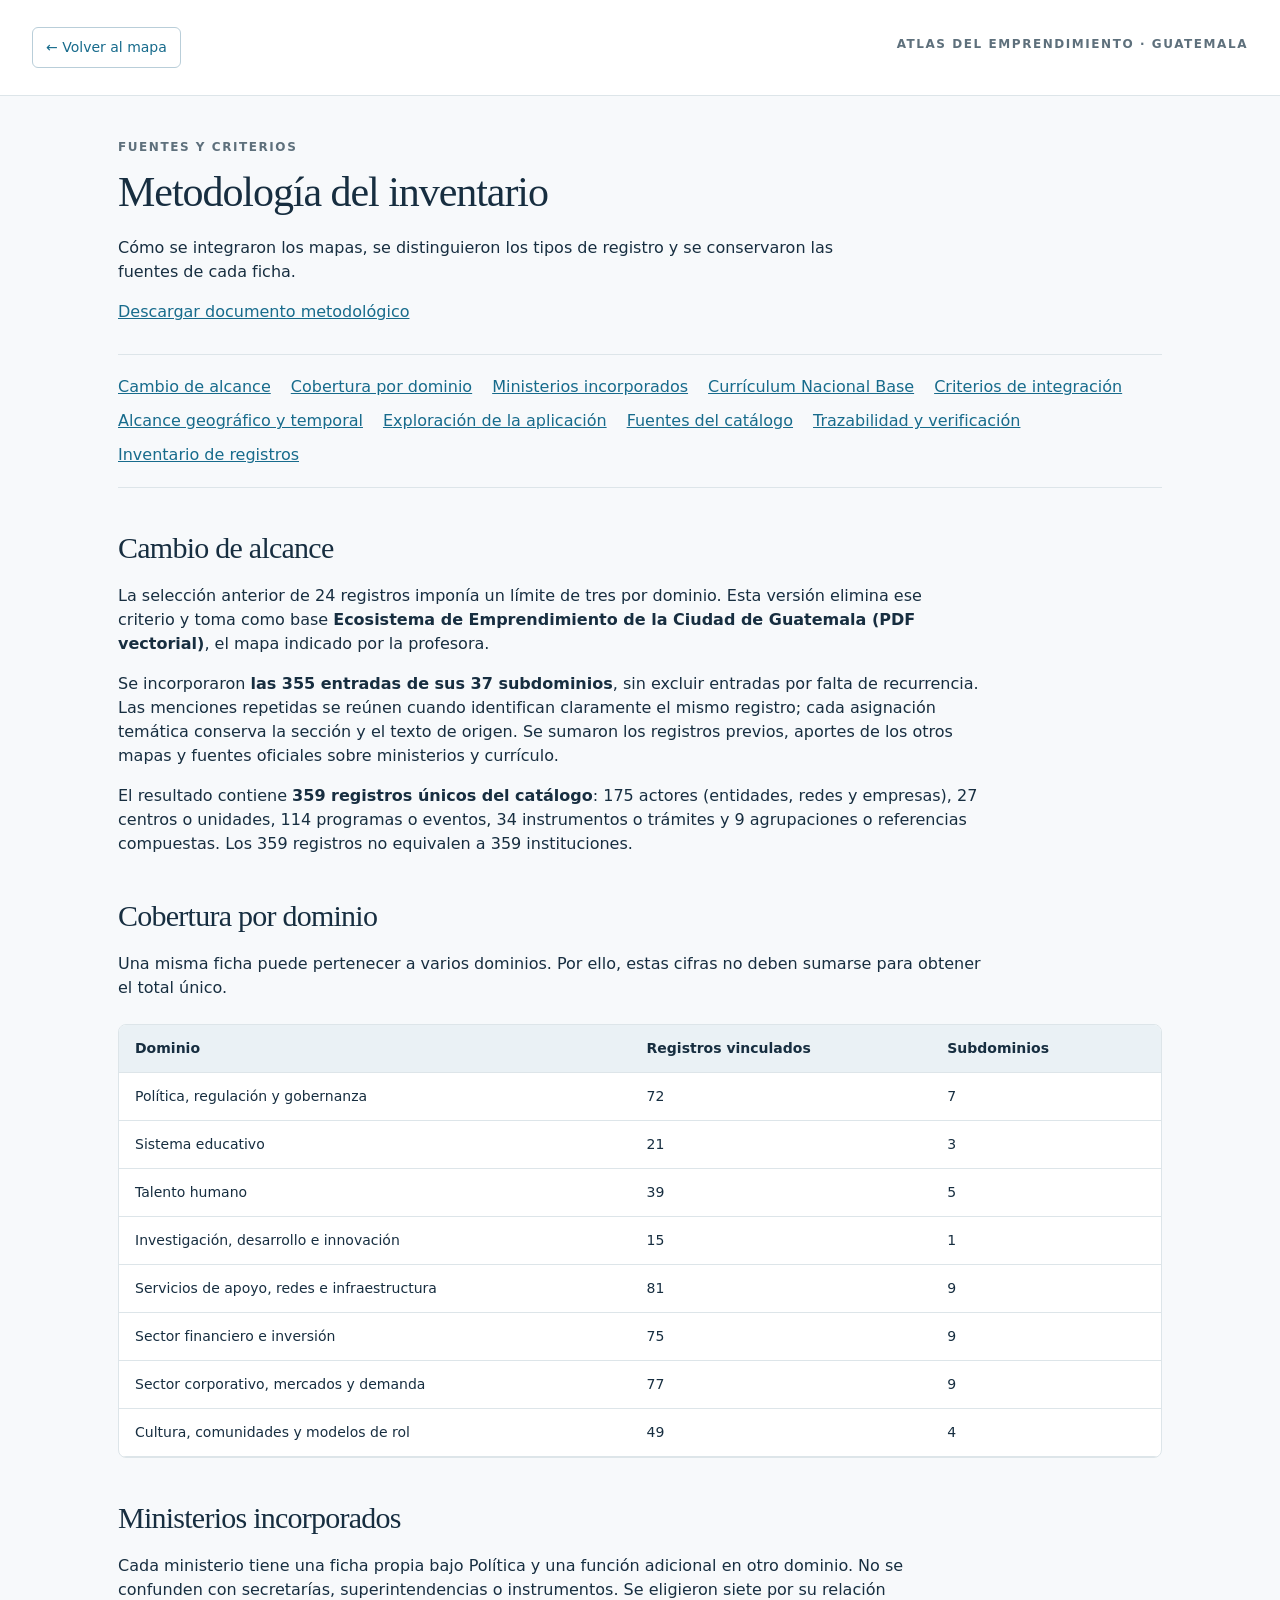
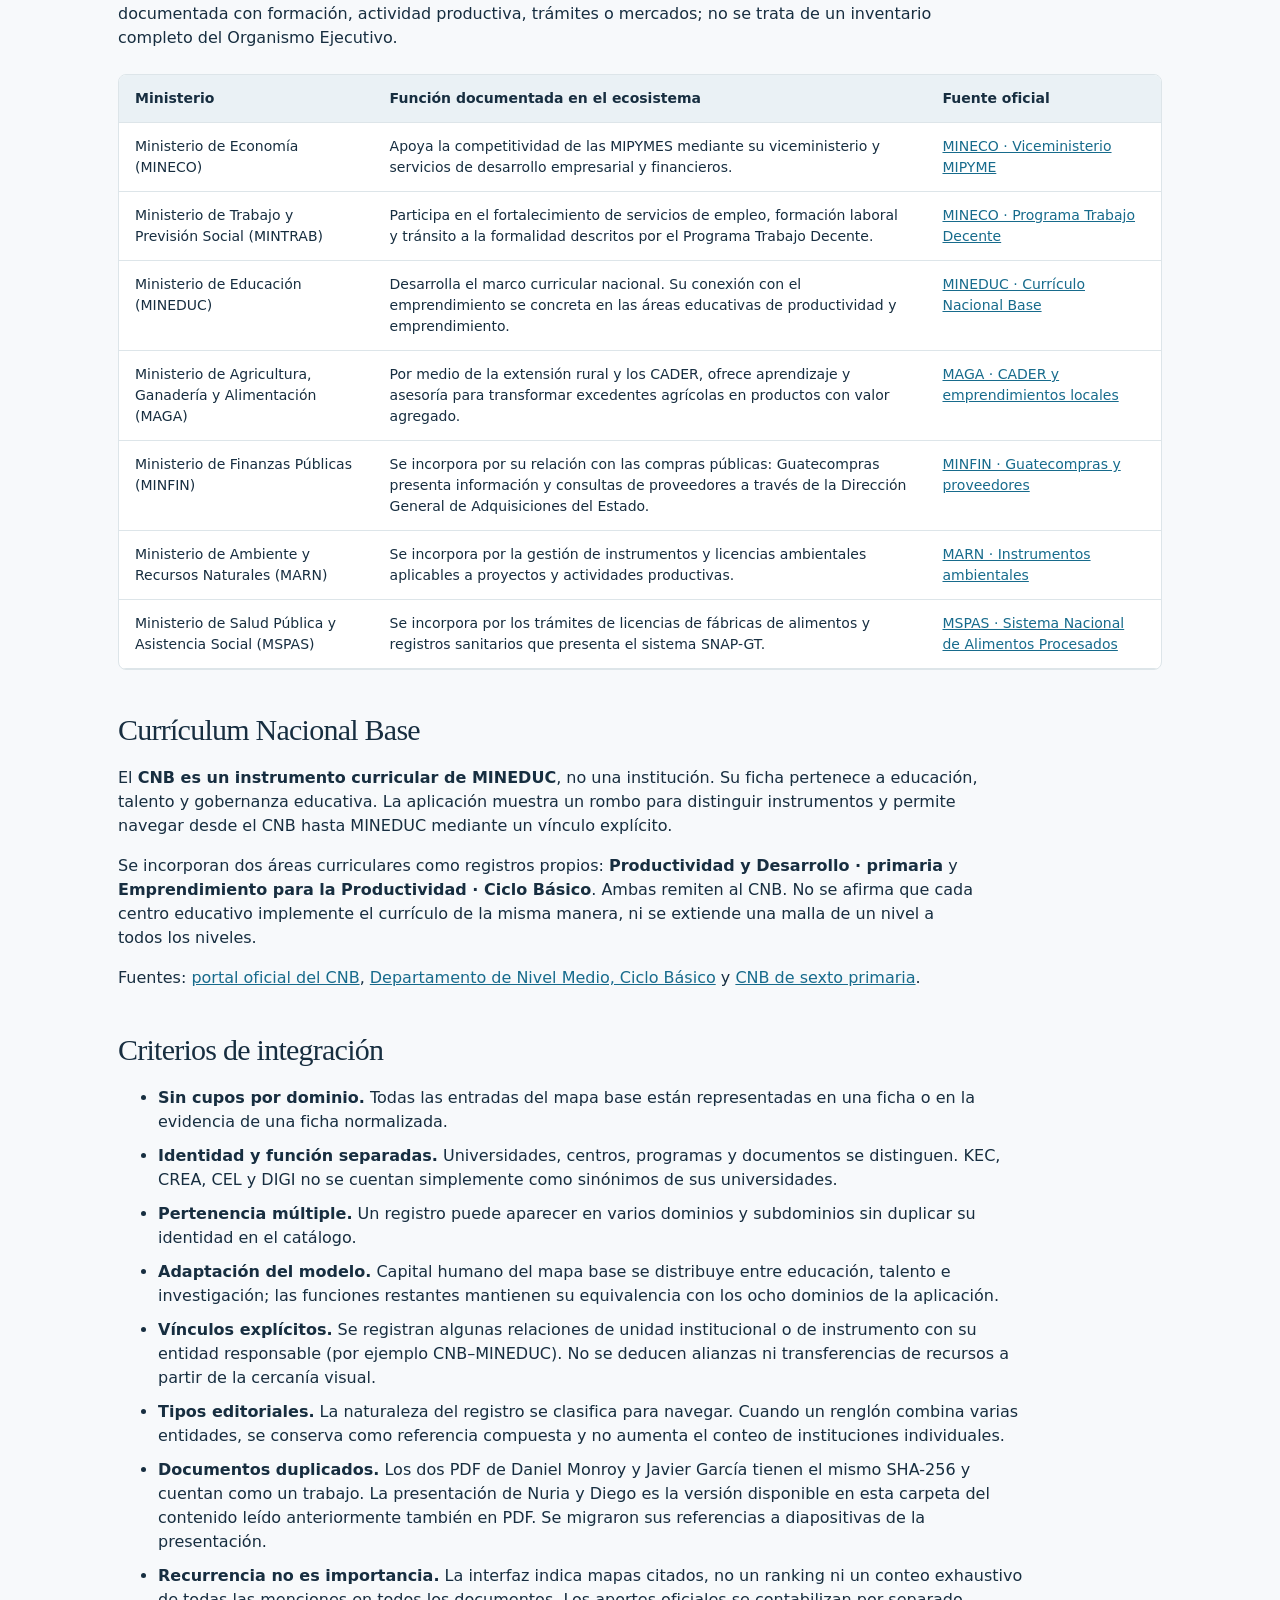
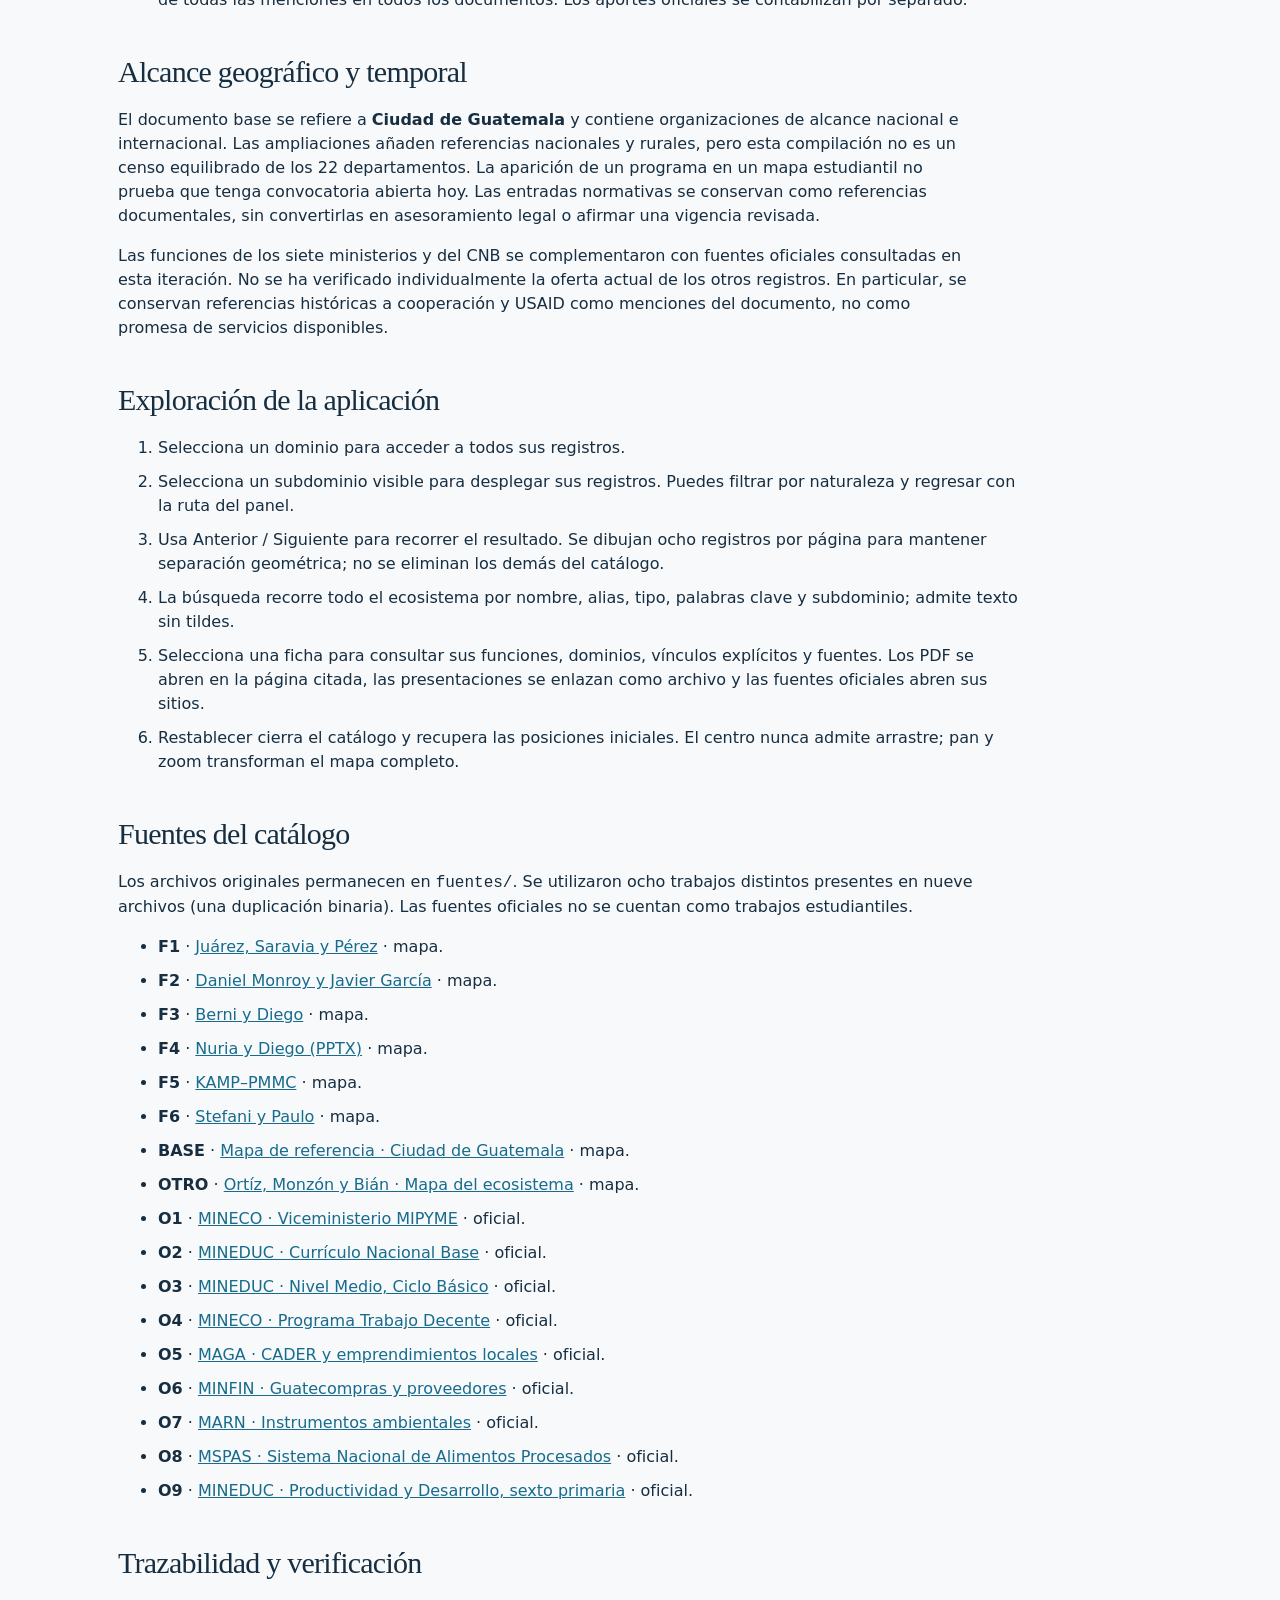
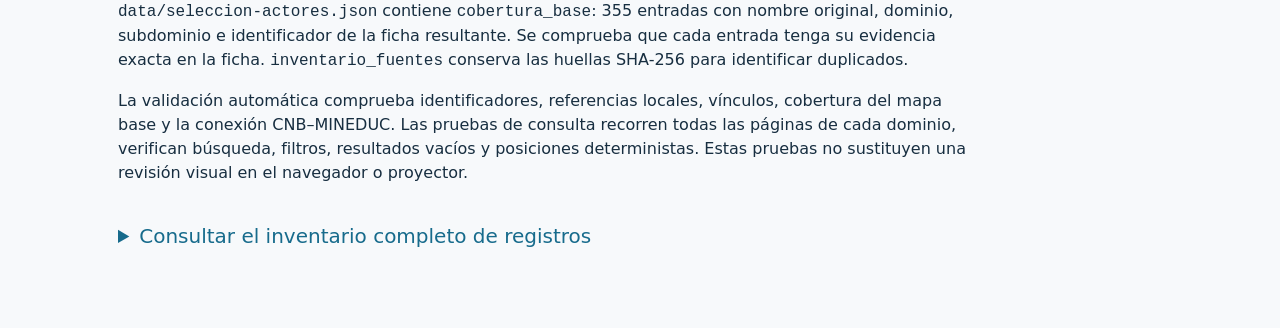
==== metodologia.html @ a9fa1072 "Publicar explorador del ecosistema emprendedor de Guatemala" ====
<!doctype html>
<html lang="es"><head><meta charset="utf-8"><meta name="viewport" content="width=device-width, initial-scale=1">
<title>Metodología del inventario · Ecosistema de Guatemala</title><link rel="stylesheet" href="css/style.css"></head>
<body><header class="header"><a class="method-link" href="index.html">← Volver al mapa</a><span class="eyebrow">ATLAS DEL EMPRENDIMIENTO · GUATEMALA</span></header>
<main class="method-page"><div class="method-intro"><p class="eyebrow">FUENTES Y CRITERIOS</p><h1>Metodología del inventario</h1>
<p>Cómo se integraron los mapas, se distinguieron los tipos de registro y se conservaron las fuentes de cada ficha.</p>
<a href="SELECCION_ACTORES.md" download>Descargar documento metodológico</a></div>
<nav class="method-toc" aria-label="Contenido de la metodología"><a href="#cambio-de-alcance">Cambio de alcance</a><a href="#cobertura-por-dominio">Cobertura por dominio</a><a href="#ministerios-incorporados">Ministerios incorporados</a><a href="#curriculum-nacional-base">Currículum Nacional Base</a><a href="#criterios-de-integracion">Criterios de integración</a><a href="#alcance-geografico-y-temporal">Alcance geográfico y temporal</a><a href="#exploracion-de-la-aplicacion">Exploración de la aplicación</a><a href="#fuentes-del-catalogo">Fuentes del catálogo</a><a href="#trazabilidad-y-verificacion">Trazabilidad y verificación</a><a href="#inventario-de-registros">Inventario de registros</a></nav><h2 id="cambio-de-alcance">Cambio de alcance</h2>
<p>La selección anterior de 24 registros imponía un límite de tres por dominio. Esta versión elimina ese criterio y toma como base <strong>Ecosistema de Emprendimiento de la Ciudad de Guatemala (PDF vectorial)</strong>, el mapa indicado por la profesora.</p>
<p>Se incorporaron <strong>las 355 entradas de sus 37 subdominios</strong>, sin excluir entradas por falta de recurrencia. Las menciones repetidas se reúnen cuando identifican claramente el mismo registro; cada asignación temática conserva la sección y el texto de origen. Se sumaron los registros previos, aportes de los otros mapas y fuentes oficiales sobre ministerios y currículo.</p>
<p>El resultado contiene <strong>359 registros únicos del catálogo</strong>: 175 actores (entidades, redes y empresas), 27 centros o unidades, 114 programas o eventos, 34 instrumentos o trámites y 9 agrupaciones o referencias compuestas. Los 359 registros no equivalen a 359 instituciones.</p>
<h2 id="cobertura-por-dominio">Cobertura por dominio</h2>
<p>Una misma ficha puede pertenecer a varios dominios. Por ello, estas cifras no deben sumarse para obtener el total único.</p>
<div class="table-scroll" tabindex="0" role="region" aria-label="Tabla de datos"><table><thead><tr><th scope="col">Dominio</th><th scope="col">Registros vinculados</th><th scope="col">Subdominios</th></tr></thead><tbody><tr><td>Política, regulación y gobernanza</td><td>72</td><td>7</td></tr><tr><td>Sistema educativo</td><td>21</td><td>3</td></tr><tr><td>Talento humano</td><td>39</td><td>5</td></tr><tr><td>Investigación, desarrollo e innovación</td><td>15</td><td>1</td></tr><tr><td>Servicios de apoyo, redes e infraestructura</td><td>81</td><td>9</td></tr><tr><td>Sector financiero e inversión</td><td>75</td><td>9</td></tr><tr><td>Sector corporativo, mercados y demanda</td><td>77</td><td>9</td></tr><tr><td>Cultura, comunidades y modelos de rol</td><td>49</td><td>4</td></tr></tbody></table></div>
<h2 id="ministerios-incorporados">Ministerios incorporados</h2>
<p>Cada ministerio tiene una ficha propia bajo Política y una función adicional en otro dominio. No se confunden con secretarías, superintendencias o instrumentos. Se eligieron siete por su relación documentada con formación, actividad productiva, trámites o mercados; no se trata de un inventario completo del Organismo Ejecutivo.</p>
<div class="table-scroll" tabindex="0" role="region" aria-label="Tabla de datos"><table><thead><tr><th scope="col">Ministerio</th><th scope="col">Función documentada en el ecosistema</th><th scope="col">Fuente oficial</th></tr></thead><tbody><tr><td>Ministerio de Economía (MINECO)</td><td>Apoya la competitividad de las MIPYMES mediante su viceministerio y servicios de desarrollo empresarial y financieros.</td><td><a href="https://www.mineco.gob.gt/institucion/viceministerio-de-desarrollo-de-la-mipyme">MINECO · Viceministerio MIPYME</a></td></tr><tr><td>Ministerio de Trabajo y Previsión Social (MINTRAB)</td><td>Participa en el fortalecimiento de servicios de empleo, formación laboral y tránsito a la formalidad descritos por el Programa Trabajo Decente.</td><td><a href="https://www.mineco.gob.gt/institucion/viceministerio-de-desarrollo-de-la-mipyme/programa-trabajo-decente">MINECO · Programa Trabajo Decente</a></td></tr><tr><td>Ministerio de Educación (MINEDUC)</td><td>Desarrolla el marco curricular nacional. Su conexión con el emprendimiento se concreta en las áreas educativas de productividad y emprendimiento.</td><td><a href="https://digecur.mineduc.gob.gt/curriculo-nacional-base-cnb/">MINEDUC · Currículo Nacional Base</a></td></tr><tr><td>Ministerio de Agricultura, Ganadería y Alimentación (MAGA)</td><td>Por medio de la extensión rural y los CADER, ofrece aprendizaje y asesoría para transformar excedentes agrícolas en productos con valor agregado.</td><td><a href="https://www.maga.gob.gt/cader-espacios-de-aprendizaje-que-transforman-el-campo-guatemalteco/">MAGA · CADER y emprendimientos locales</a></td></tr><tr><td>Ministerio de Finanzas Públicas (MINFIN)</td><td>Se incorpora por su relación con las compras públicas: Guatecompras presenta información y consultas de proveedores a través de la Dirección General de Adquisiciones del Estado.</td><td><a href="https://www.guatecompras.gt/proveedores/busquedaProvee.aspx">MINFIN · Guatecompras y proveedores</a></td></tr><tr><td>Ministerio de Ambiente y Recursos Naturales (MARN)</td><td>Se incorpora por la gestión de instrumentos y licencias ambientales aplicables a proyectos y actividades productivas.</td><td><a href="https://marn.gob.gt/instrumentos-ambientales/">MARN · Instrumentos ambientales</a></td></tr><tr><td>Ministerio de Salud Pública y Asistencia Social (MSPAS)</td><td>Se incorpora por los trámites de licencias de fábricas de alimentos y registros sanitarios que presenta el sistema SNAP-GT.</td><td><a href="https://www.mspas.gob.gt/sistema-snap-gt">MSPAS · Sistema Nacional de Alimentos Procesados</a></td></tr></tbody></table></div>
<h2 id="curriculum-nacional-base">Currículum Nacional Base</h2>
<p>El <strong>CNB es un instrumento curricular de MINEDUC</strong>, no una institución. Su ficha pertenece a educación, talento y gobernanza educativa. La aplicación muestra un rombo para distinguir instrumentos y permite navegar desde el CNB hasta MINEDUC mediante un vínculo explícito.</p>
<p>Se incorporan dos áreas curriculares como registros propios: <strong>Productividad y Desarrollo · primaria</strong> y <strong>Emprendimiento para la Productividad · Ciclo Básico</strong>. Ambas remiten al CNB. No se afirma que cada centro educativo implemente el currículo de la misma manera, ni se extiende una malla de un nivel a todos los niveles.</p>
<p>Fuentes: <a href="https://digecur.mineduc.gob.gt/curriculo-nacional-base-cnb/">portal oficial del CNB</a>, <a href="https://digecur.mineduc.gob.gt/departamentos/nivel-medio-ciclo-basico/">Departamento de Nivel Medio, Ciclo Básico</a> y <a href="https://edu.mineduc.gob.gt/DIGECUR/documents/CNB/CNB_TODOS_LOS_NIVELES/2-PDF_CNB_PRIMARIA/CNB-Nivel-de-Educacion-Primaria-CICLO-II/6.%20CNB_6to_grado.pdf">CNB de sexto primaria</a>.</p>
<h2 id="criterios-de-integracion">Criterios de integración</h2>
<ul><li><strong>Sin cupos por dominio.</strong> Todas las entradas del mapa base están representadas en una ficha o en la evidencia de una ficha normalizada.</li><li><strong>Identidad y función separadas.</strong> Universidades, centros, programas y documentos se distinguen. KEC, CREA, CEL y DIGI no se cuentan simplemente como sinónimos de sus universidades.</li><li><strong>Pertenencia múltiple.</strong> Un registro puede aparecer en varios dominios y subdominios sin duplicar su identidad en el catálogo.</li><li><strong>Adaptación del modelo.</strong> Capital humano del mapa base se distribuye entre educación, talento e investigación; las funciones restantes mantienen su equivalencia con los ocho dominios de la aplicación.</li><li><strong>Vínculos explícitos.</strong> Se registran algunas relaciones de unidad institucional o de instrumento con su entidad responsable (por ejemplo CNB–MINEDUC). No se deducen alianzas ni transferencias de recursos a partir de la cercanía visual.</li><li><strong>Tipos editoriales.</strong> La naturaleza del registro se clasifica para navegar. Cuando un renglón combina varias entidades, se conserva como referencia compuesta y no aumenta el conteo de instituciones individuales.</li><li><strong>Documentos duplicados.</strong> Los dos PDF de Daniel Monroy y Javier García tienen el mismo SHA-256 y cuentan como un trabajo. La presentación de Nuria y Diego es la versión disponible en esta carpeta del contenido leído anteriormente también en PDF. Se migraron sus referencias a diapositivas de la presentación.</li><li><strong>Recurrencia no es importancia.</strong> La interfaz indica mapas citados, no un ranking ni un conteo exhaustivo de todas las menciones en todos los documentos. Los aportes oficiales se contabilizan por separado.</li></ul>
<h2 id="alcance-geografico-y-temporal">Alcance geográfico y temporal</h2>
<p>El documento base se refiere a <strong>Ciudad de Guatemala</strong> y contiene organizaciones de alcance nacional e internacional. Las ampliaciones añaden referencias nacionales y rurales, pero esta compilación no es un censo equilibrado de los 22 departamentos. La aparición de un programa en un mapa estudiantil no prueba que tenga convocatoria abierta hoy. Las entradas normativas se conservan como referencias documentales, sin convertirlas en asesoramiento legal o afirmar una vigencia revisada.</p>
<p>Las funciones de los siete ministerios y del CNB se complementaron con fuentes oficiales consultadas en esta iteración. No se ha verificado individualmente la oferta actual de los otros registros. En particular, se conservan referencias históricas a cooperación y USAID como menciones del documento, no como promesa de servicios disponibles.</p>
<h2 id="exploracion-de-la-aplicacion">Exploración de la aplicación</h2>
<ol><li>Selecciona un dominio para acceder a todos sus registros.</li><li>Selecciona un subdominio visible para desplegar sus registros. Puedes filtrar por naturaleza y regresar con la ruta del panel.</li><li>Usa Anterior / Siguiente para recorrer el resultado. Se dibujan ocho registros por página para mantener separación geométrica; no se eliminan los demás del catálogo.</li><li>La búsqueda recorre todo el ecosistema por nombre, alias, tipo, palabras clave y subdominio; admite texto sin tildes.</li><li>Selecciona una ficha para consultar sus funciones, dominios, vínculos explícitos y fuentes. Los PDF se abren en la página citada, las presentaciones se enlazan como archivo y las fuentes oficiales abren sus sitios.</li><li>Restablecer cierra el catálogo y recupera las posiciones iniciales. El centro nunca admite arrastre; pan y zoom transforman el mapa completo.</li></ol>
<h2 id="fuentes-del-catalogo">Fuentes del catálogo</h2>
<p>Los archivos originales permanecen en <code>fuentes/</code>. Se utilizaron ocho trabajos distintos presentes en nueve archivos (una duplicación binaria). Las fuentes oficiales no se cuentan como trabajos estudiantiles.</p>
<ul><li><strong>F1</strong> · <a href="fuentes/Ecosistema%20de%20Emprendimiento%20-%20Juárez,%20Saravia,%20Pérez.pdf">Juárez, Saravia y Pérez</a> · mapa.</li><li><strong>F2</strong> · <a href="fuentes/Ecosistema_Daniel_Monroy_y_Javier_García.pdf">Daniel Monroy y Javier García</a> · mapa.</li><li><strong>F3</strong> · <a href="fuentes/Ecosistema_Emprendimiento_Guatemala.pdf_Berni_Diego.pdf">Berni y Diego</a> · mapa.</li><li><strong>F4</strong> · <a href="fuentes/Ecosistemas%20de%20Emprendimiento%20-%20Nuria%20y%20Diego.pptx">Nuria y Diego (PPTX)</a> · mapa.</li><li><strong>F5</strong> · <a href="fuentes/KAMP-PMMC%20Lienzo%20Ecosistema%20Emprendedor.pdf">KAMP–PMMC</a> · mapa.</li><li><strong>F6</strong> · <a href="fuentes/MAPEO%20ACTORES%20Stefani%20&amp;%20Paulo.pdf">Stefani y Paulo</a> · mapa.</li><li><strong>BASE</strong> · <a href="fuentes/Ecosistema%20de%20Emprendimiento%20de%20la%20Ciudad%20de%20Guatemala%20(PDF%20vectorial).pdf">Mapa de referencia · Ciudad de Guatemala</a> · mapa.</li><li><strong>OTRO</strong> · <a href="fuentes/Mapa%20de%20Ecosistema%20de%20los%20Emprendimientos%20en%20Guatemala.pdf">Ortíz, Monzón y Bián · Mapa del ecosistema</a> · mapa.</li><li><strong>O1</strong> · <a href="https://www.mineco.gob.gt/institucion/viceministerio-de-desarrollo-de-la-mipyme">MINECO · Viceministerio MIPYME</a> · oficial.</li><li><strong>O2</strong> · <a href="https://digecur.mineduc.gob.gt/curriculo-nacional-base-cnb/">MINEDUC · Currículo Nacional Base</a> · oficial.</li><li><strong>O3</strong> · <a href="https://digecur.mineduc.gob.gt/departamentos/nivel-medio-ciclo-basico/">MINEDUC · Nivel Medio, Ciclo Básico</a> · oficial.</li><li><strong>O4</strong> · <a href="https://www.mineco.gob.gt/institucion/viceministerio-de-desarrollo-de-la-mipyme/programa-trabajo-decente">MINECO · Programa Trabajo Decente</a> · oficial.</li><li><strong>O5</strong> · <a href="https://www.maga.gob.gt/cader-espacios-de-aprendizaje-que-transforman-el-campo-guatemalteco/">MAGA · CADER y emprendimientos locales</a> · oficial.</li><li><strong>O6</strong> · <a href="https://www.guatecompras.gt/proveedores/busquedaProvee.aspx">MINFIN · Guatecompras y proveedores</a> · oficial.</li><li><strong>O7</strong> · <a href="https://marn.gob.gt/instrumentos-ambientales/">MARN · Instrumentos ambientales</a> · oficial.</li><li><strong>O8</strong> · <a href="https://www.mspas.gob.gt/sistema-snap-gt">MSPAS · Sistema Nacional de Alimentos Procesados</a> · oficial.</li><li><strong>O9</strong> · <a href="https://edu.mineduc.gob.gt/DIGECUR/documents/CNB/CNB_TODOS_LOS_NIVELES/2-PDF_CNB_PRIMARIA/CNB-Nivel-de-Educacion-Primaria-CICLO-II/6.%20CNB_6to_grado.pdf">MINEDUC · Productividad y Desarrollo, sexto primaria</a> · oficial.</li></ul>
<h2 id="trazabilidad-y-verificacion">Trazabilidad y verificación</h2>
<p><code>data/seleccion-actores.json</code> contiene <code>cobertura_base</code>: 355 entradas con nombre original, dominio, subdominio e identificador de la ficha resultante. Se comprueba que cada entrada tenga su evidencia exacta en la ficha. <code>inventario_fuentes</code> conserva las huellas SHA-256 para identificar duplicados.</p>
<p>La validación automática comprueba identificadores, referencias locales, vínculos, cobertura del mapa base y la conexión CNB–MINEDUC. Las pruebas de consulta recorren todas las páginas de cada dominio, verifican búsqueda, filtros, resultados vacíos y posiciones deterministas. Estas pruebas no sustituyen una revisión visual en el navegador o proyector.</p>
<details id="inventario-de-registros"><summary>Consultar el inventario completo de registros</summary>
<p>Cada fila es una ficha única; los dominios múltiples no crean filas duplicadas.</p>
<div class="table-scroll" tabindex="0" role="region" aria-label="Tabla de datos"><table><thead><tr><th scope="col">Registro</th><th scope="col">Tipo</th><th scope="col">Dominios</th></tr></thead><tbody><tr><td>#GuatemalaGives (Fundación Tigo + HIP)</td><td>Programa / iniciativa</td><td>Sector financiero e inversión</td></tr><tr><td>10X Bootcamp</td><td>Programa / iniciativa</td><td>Talento humano</td></tr><tr><td>4 Grados Norte / Zona 4</td><td>Agrupación / entorno</td><td>Sector corporativo, mercados y demanda</td></tr><tr><td>500 Global – LatAm Seed IV (BID Lab)</td><td>Programa / servicio</td><td>Sector financiero e inversión</td></tr><tr><td>AGEXPORT</td><td>Asociación empresarial</td><td>Servicios de apoyo, redes e infraestructura; Política, regulación y gobernanza; Sector corporativo, mercados y demanda</td></tr><tr><td>AGEXPORT – Comisión ITO</td><td>Centro / unidad institucional</td><td>Servicios de apoyo, redes e infraestructura</td></tr><tr><td>AGEXPORT – Encadenamientos Empresariales</td><td>Programa / servicio</td><td>Sector corporativo, mercados y demanda</td></tr><tr><td>AGEXPORT – La Ruta del Exportador</td><td>Programa / servicio</td><td>Sector corporativo, mercados y demanda</td></tr><tr><td>AGEXPORT – Sector Servicios</td><td>Centro / unidad institucional</td><td>Sector corporativo, mercados y demanda</td></tr><tr><td>AGEXPORT – sectores de exportación</td><td>Agrupación / entorno</td><td>Sector corporativo, mercados y demanda</td></tr><tr><td>ANDE</td><td>Entidad / red / empresa</td><td>Política, regulación y gobernanza</td></tr><tr><td>ASEGUA</td><td>Entidad / red / empresa</td><td>Cultura, comunidades y modelos de rol; Servicios de apoyo, redes e infraestructura; Política, regulación y gobernanza</td></tr><tr><td>ASIES</td><td>Entidad / red / empresa</td><td>Política, regulación y gobernanza</td></tr><tr><td>Academia Cámara de Comercio</td><td>Centro / unidad institucional</td><td>Talento humano</td></tr><tr><td>Aceleradora Startups Cívicas – Red Ciudadana</td><td>Programa / servicio</td><td>Servicios de apoyo, redes e infraestructura</td></tr><tr><td>Aceleradora de Startups Cívicas (BID Lab)</td><td>Programa / iniciativa</td><td>Sector financiero e inversión</td></tr><tr><td>Aceleremos Guate</td><td>Entidad / red / empresa</td><td>Servicios de apoyo, redes e infraestructura</td></tr><tr><td>Acuerdo de Asociación UE–Centroamérica</td><td>Instrumento / marco normativo</td><td>Sector corporativo, mercados y demanda</td></tr><tr><td>Agritrade (AGEXPORT)</td><td>Evento / competencia</td><td>Sector corporativo, mercados y demanda</td></tr><tr><td>Alterna</td><td>Organización de apoyo</td><td>Cultura, comunidades y modelos de rol; Talento humano; Servicios de apoyo, redes e infraestructura; Sector financiero e inversión</td></tr><tr><td>AmCham Guatemala</td><td>Entidad / red / empresa</td><td>Servicios de apoyo, redes e infraestructura; Política, regulación y gobernanza</td></tr><tr><td>AmCham – Trade Center</td><td>Programa / servicio</td><td>Sector corporativo, mercados y demanda</td></tr><tr><td>Apparel Sourcing Show (VESTEX)</td><td>Evento / competencia</td><td>Sector corporativo, mercados y demanda</td></tr><tr><td>Ashoka Guatemala</td><td>Entidad / red / empresa</td><td>Cultura, comunidades y modelos de rol</td></tr><tr><td>Asociación Bancaria de Guatemala</td><td>Organización</td><td>Sector corporativo, mercados y demanda</td></tr><tr><td>Asociación de Gerentes de Guatemala</td><td>Organización</td><td>Servicios de apoyo, redes e infraestructura</td></tr><tr><td>Aurora STEAM GT</td><td>Entidad / red / empresa</td><td>Cultura, comunidades y modelos de rol; Talento humano</td></tr><tr><td>BAC Guatemala</td><td>Entidad / red / empresa</td><td>Sector financiero e inversión</td></tr><tr><td>BCIE</td><td>Entidad / red / empresa</td><td>Política, regulación y gobernanza</td></tr><tr><td>BCIE – DINAMICA II (UE + KfW)</td><td>Programa / servicio</td><td>Sector financiero e inversión</td></tr><tr><td>BCIE – líneas MIPYME</td><td>Programa / servicio</td><td>Sector financiero e inversión</td></tr><tr><td>BID / BID Lab</td><td>Referencia compuesta</td><td>Política, regulación y gobernanza</td></tr><tr><td>BID Invest</td><td>Entidad / red / empresa</td><td>Política, regulación y gobernanza</td></tr><tr><td>BID Lab</td><td>Entidad / red / empresa</td><td>Sector financiero e inversión</td></tr><tr><td>Banco CHN</td><td>Entidad / red / empresa</td><td>Sector financiero e inversión</td></tr><tr><td>Banco G&amp;T Continental</td><td>Entidad / red / empresa</td><td>Sector financiero e inversión</td></tr><tr><td>Banco Industrial</td><td>Banco</td><td>Sector corporativo, mercados y demanda; Sector financiero e inversión</td></tr><tr><td>Banco Promerica</td><td>Entidad / red / empresa</td><td>Sector financiero e inversión</td></tr><tr><td>Banco de Guatemala</td><td>Entidad / red / empresa</td><td>Política, regulación y gobernanza</td></tr><tr><td>Banco de los Trabajadores (Bantrab)</td><td>Entidad / red / empresa</td><td>Sector financiero e inversión</td></tr><tr><td>Banrural</td><td>Entidad / red / empresa</td><td>Sector financiero e inversión</td></tr><tr><td>Banrural – Amigo Paisano</td><td>Programa / servicio</td><td>Sector corporativo, mercados y demanda</td></tr><tr><td>Banrural – Crédito Amigo Remesas</td><td>Programa / servicio</td><td>Sector corporativo, mercados y demanda</td></tr><tr><td>Banrural – Factoraje PYME</td><td>Programa / servicio</td><td>Sector financiero e inversión</td></tr><tr><td>Banrural – MiPymes</td><td>Programa / servicio</td><td>Sector financiero e inversión</td></tr><tr><td>Barrilete Ventures</td><td>Entidad / red / empresa</td><td>Sector financiero e inversión</td></tr><tr><td>Bend Oficinas Flexibles</td><td>Entidad / red / empresa</td><td>Servicios de apoyo, redes e infraestructura</td></tr><tr><td>Bowpi</td><td>Entidad / red / empresa</td><td>Sector financiero e inversión</td></tr><tr><td>Bridge for Billions</td><td>Entidad / red / empresa</td><td>Servicios de apoyo, redes e infraestructura</td></tr><tr><td>Bridge for Billions – Conecta</td><td>Programa / servicio</td><td>Servicios de apoyo, redes e infraestructura</td></tr><tr><td>Bridge for Billions – Conecta (BID Lab)</td><td>Programa / servicio</td><td>Servicios de apoyo, redes e infraestructura</td></tr><tr><td>CACIF</td><td>Entidad / red / empresa</td><td>Política, regulación y gobernanza</td></tr><tr><td>CACIF Joven</td><td>Entidad / red / empresa</td><td>Servicios de apoyo, redes e infraestructura</td></tr><tr><td>CAFI</td><td>Entidad / red / empresa</td><td>Sector financiero e inversión</td></tr><tr><td>CAFTA-DR</td><td>Instrumento / marco normativo</td><td>Sector corporativo, mercados y demanda</td></tr><tr><td>CAPCA</td><td>Entidad / red / empresa</td><td>Servicios de apoyo, redes e infraestructura; Sector financiero e inversión</td></tr><tr><td>CATI – U. Galileo + RPI</td><td>Centro / unidad institucional</td><td>Investigación, desarrollo e innovación</td></tr><tr><td>CBC</td><td>Entidad / red / empresa</td><td>Sector corporativo, mercados y demanda</td></tr><tr><td>CCG – Asesoría Empresarial</td><td>Programa / servicio</td><td>Servicios de apoyo, redes e infraestructura</td></tr><tr><td>CENPROMYPE</td><td>Entidad / red / empresa</td><td>Política, regulación y gobernanza</td></tr><tr><td>CENPROMYPE / SICA</td><td>Programa / servicio</td><td>Política, regulación y gobernanza</td></tr><tr><td>CENTRAL LAW</td><td>Entidad / red / empresa</td><td>Servicios de apoyo, redes e infraestructura</td></tr><tr><td>CIEN</td><td>Entidad / red / empresa</td><td>Política, regulación y gobernanza</td></tr><tr><td>CMI</td><td>Entidad / red / empresa</td><td>Sector corporativo, mercados y demanda</td></tr><tr><td>CMI / Pollo Campero</td><td>Referencia compuesta</td><td>Sector corporativo, mercados y demanda</td></tr><tr><td>CMI Ventures</td><td>Entidad / red / empresa</td><td>Sector corporativo, mercados y demanda</td></tr><tr><td>CONJUVE / MINTRAB</td><td>Referencia compuesta</td><td>Política, regulación y gobernanza</td></tr><tr><td>Cacao Capital</td><td>Entidad / red / empresa</td><td>Servicios de apoyo, redes e infraestructura; Sector financiero e inversión</td></tr><tr><td>Campus TEC</td><td>Infraestructura tecnológica</td><td>Cultura, comunidades y modelos de rol; Servicios de apoyo, redes e infraestructura; Sector corporativo, mercados y demanda; Investigación, desarrollo e innovación</td></tr><tr><td>Carao Ventures</td><td>Entidad / red / empresa</td><td>Sector financiero e inversión</td></tr><tr><td>Castillo Hermanos</td><td>Entidad / red / empresa</td><td>Sector corporativo, mercados y demanda</td></tr><tr><td>Cementos Progreso</td><td>Entidad / red / empresa</td><td>Sector corporativo, mercados y demanda</td></tr><tr><td>Cementos Progreso – compras inclusivas</td><td>Programa / servicio</td><td>Sector corporativo, mercados y demanda</td></tr><tr><td>CentraRSE</td><td>Entidad / red / empresa</td><td>Política, regulación y gobernanza</td></tr><tr><td>Centro Municipal de Emprendimiento</td><td>Centro / unidad institucional</td><td>Cultura, comunidades y modelos de rol; Servicios de apoyo, redes e infraestructura; Política, regulación y gobernanza</td></tr><tr><td>Centro de Emprendimiento Landívar (CEL) – URL</td><td>Centro / unidad institucional</td><td>Sistema educativo</td></tr><tr><td>Centro de Innovación y Emprendimiento Bi</td><td>Centro / unidad institucional</td><td>Cultura, comunidades y modelos de rol; Talento humano; Servicios de apoyo, redes e infraestructura</td></tr><tr><td>Centro de Innovación y Tecnología – UVG</td><td>Centro / unidad institucional</td><td>Investigación, desarrollo e innovación</td></tr><tr><td>Centros de Incubación MINECO–Taiwán</td><td>Centro / unidad institucional</td><td>Servicios de apoyo, redes e infraestructura</td></tr><tr><td>Claro</td><td>Entidad / red / empresa</td><td>Servicios de apoyo, redes e infraestructura</td></tr><tr><td>Cluster TICs / Guatemalan Software</td><td>Agrupación / entorno</td><td>Sector corporativo, mercados y demanda</td></tr><tr><td>Coincaex</td><td>Entidad / red / empresa</td><td>Sector financiero e inversión</td></tr><tr><td>Colegio de Abogados y Notarios de Guatemala</td><td>Entidad / red / empresa</td><td>Servicios de apoyo, redes e infraestructura</td></tr><tr><td>Colegio de Contadores Públicos y Auditores</td><td>Entidad / red / empresa</td><td>Servicios de apoyo, redes e infraestructura</td></tr><tr><td>Conexión Guatemala</td><td>Entidad / red / empresa</td><td>Sector corporativo, mercados y demanda</td></tr><tr><td>Congreso de Mujeres Líderes (CCG)</td><td>Evento / competencia</td><td>Cultura, comunidades y modelos de rol</td></tr><tr><td>Consortium Legal</td><td>Entidad / red / empresa</td><td>Servicios de apoyo, redes e infraestructura</td></tr><tr><td>Coworking Fundación Bi</td><td>Centro / unidad institucional</td><td>Servicios de apoyo, redes e infraestructura</td></tr><tr><td>Cuantico VC</td><td>Entidad / red / empresa</td><td>Sector financiero e inversión</td></tr><tr><td>Cuik</td><td>Entidad / red / empresa</td><td>Sector corporativo, mercados y demanda; Sector financiero e inversión</td></tr><tr><td>Currículum Nacional Base (CNB)</td><td>Instrumento curricular</td><td>Sistema educativo; Política, regulación y gobernanza; Talento humano</td></tr><tr><td>Cámara de Comercio de Guatemala</td><td>Cámara empresarial</td><td>Servicios de apoyo, redes e infraestructura; Política, regulación y gobernanza; Sector corporativo, mercados y demanda</td></tr><tr><td>Cámara de Industria de Guatemala</td><td>Cámara empresarial</td><td>Servicios de apoyo, redes e infraestructura; Política, regulación y gobernanza; Sector corporativo, mercados y demanda</td></tr><tr><td>DINAMICA II (BCIE + UE + KfW)</td><td>Programa / servicio</td><td>Servicios de apoyo, redes e infraestructura</td></tr><tr><td>DINAMICA II – Capital Semilla (BCIE)</td><td>Programa / servicio</td><td>Sector financiero e inversión</td></tr><tr><td>DISAGRO</td><td>Entidad / red / empresa</td><td>Sector corporativo, mercados y demanda</td></tr><tr><td>Dadneo</td><td>Entidad / red / empresa</td><td>Sector financiero e inversión</td></tr><tr><td>Deloitte Guatemala</td><td>Entidad / red / empresa</td><td>Servicios de apoyo, redes e infraestructura</td></tr><tr><td>Delta Accelerator (Innogen Capital)</td><td>Programa / iniciativa</td><td>Servicios de apoyo, redes e infraestructura</td></tr><tr><td>Dirección General de Investigación (DIGI) – USAC</td><td>Centro / unidad institucional</td><td>Investigación, desarrollo e innovación</td></tr><tr><td>Démosle Guate (Fundación Bi)</td><td>Programa / servicio</td><td>Sector corporativo, mercados y demanda</td></tr><tr><td>ENIF – Mesa Técnica MIPYME (SIB)</td><td>Instrumento / marco normativo</td><td>Sector financiero e inversión</td></tr><tr><td>ESEC – Universidad Galileo</td><td>Programa / servicio</td><td>Talento humano</td></tr><tr><td>Ella Emprende (Coca-Cola + Wakami)</td><td>Programa / iniciativa</td><td>Servicios de apoyo, redes e infraestructura</td></tr><tr><td>EmprendI Crowdfunding</td><td>Entidad / red / empresa</td><td>Sector financiero e inversión</td></tr><tr><td>Emprende GT (podcast)</td><td>Entidad / red / empresa</td><td>Cultura, comunidades y modelos de rol</td></tr><tr><td>Emprende502</td><td>Entidad / red / empresa</td><td>Cultura, comunidades y modelos de rol</td></tr><tr><td>Emprendimiento para la Productividad · CNB Ciclo Básico</td><td>Área curricular</td><td>Sistema educativo</td></tr><tr><td>Empréndete G100</td><td>Evento / competencia</td><td>Cultura, comunidades y modelos de rol</td></tr><tr><td>Enactus Guatemala</td><td>Red educativa</td><td>Talento humano; Cultura, comunidades y modelos de rol</td></tr><tr><td>Escuela Superior de Negocios – AGEXPORT</td><td>Centro / unidad institucional</td><td>Sistema educativo</td></tr><tr><td>Expo MIPYME Proveedora del Estado</td><td>Evento / feria</td><td>Sector corporativo, mercados y demanda</td></tr><tr><td>Expocasa</td><td>Evento / competencia</td><td>Sector corporativo, mercados y demanda</td></tr><tr><td>Exponenciadores Bi (Fundación Bi)</td><td>Programa / servicio</td><td>Servicios de apoyo, redes e infraestructura</td></tr><tr><td>FEPYME</td><td>Entidad / red / empresa</td><td>Servicios de apoyo, redes e infraestructura</td></tr><tr><td>FINCA</td><td>Entidad / red / empresa</td><td>Sector financiero e inversión</td></tr><tr><td>FONACYT</td><td>Fondo / instrumento de financiamiento</td><td>Investigación, desarrollo e innovación; Sector financiero e inversión</td></tr><tr><td>FUNDAP</td><td>Entidad / red / empresa</td><td>Talento humano</td></tr><tr><td>FUNDAP – Microcrédito</td><td>Programa / servicio</td><td>Sector financiero e inversión</td></tr><tr><td>FUNDEA</td><td>Entidad / red / empresa</td><td>Sector financiero e inversión</td></tr><tr><td>FUNDES – GEDI</td><td>Programa / servicio</td><td>Sector financiero e inversión</td></tr><tr><td>FUNDESA</td><td>Entidad / red / empresa</td><td>Política, regulación y gobernanza</td></tr><tr><td>FUNDESA – Guatemala No Se Detiene</td><td>Programa / servicio</td><td>Política, regulación y gobernanza</td></tr><tr><td>FUNSEPA</td><td>Entidad / red / empresa</td><td>Talento humano</td></tr><tr><td>Fab Lab USAC (DIGI)</td><td>Centro / unidad institucional</td><td>Investigación, desarrollo e innovación</td></tr><tr><td>FabLab – Universidad Rafael Landívar</td><td>Centro / unidad institucional</td><td>Investigación, desarrollo e innovación</td></tr><tr><td>Fablab Centro TICS – INTECAP</td><td>Centro / unidad institucional</td><td>Investigación, desarrollo e innovación</td></tr><tr><td>Fe y Alegría Guatemala</td><td>Entidad / red / empresa</td><td>Talento humano</td></tr><tr><td>Feria de Emprendimiento MINECO–USAC</td><td>Evento / competencia</td><td>Cultura, comunidades y modelos de rol</td></tr><tr><td>Festival de Emprendimiento Landívar</td><td>Evento / competencia</td><td>Cultura, comunidades y modelos de rol</td></tr><tr><td>Fideicomiso Fondo MIPYME (MINECO)</td><td>Instrumento / marco normativo</td><td>Sector financiero e inversión</td></tr><tr><td>Financiera SinFin</td><td>Entidad / red / empresa</td><td>Sector financiero e inversión</td></tr><tr><td>Fintech Guatemala</td><td>Entidad / red / empresa</td><td>Servicios de apoyo, redes e infraestructura; Sector financiero e inversión; Política, regulación y gobernanza</td></tr><tr><td>Fintech Guatemala – meetups</td><td>Evento / competencia</td><td>Servicios de apoyo, redes e infraestructura</td></tr><tr><td>First Tuesday Guatemala</td><td>Evento / competencia</td><td>Cultura, comunidades y modelos de rol</td></tr><tr><td>First Tuesday UFM / KEC Talkshow</td><td>Evento / competencia</td><td>Cultura, comunidades y modelos de rol</td></tr><tr><td>Foro de Innovación (CIG)</td><td>Evento / competencia</td><td>Cultura, comunidades y modelos de rol; Servicios de apoyo, redes e infraestructura</td></tr><tr><td>Foro de Innovación Tecnológica – U. Galileo</td><td>Evento / competencia</td><td>Cultura, comunidades y modelos de rol</td></tr><tr><td>Founder Institute Guatemala</td><td>Entidad / red / empresa</td><td>Cultura, comunidades y modelos de rol; Servicios de apoyo, redes e infraestructura</td></tr><tr><td>Founder Institute – eventos</td><td>Programa / servicio</td><td>Servicios de apoyo, redes e infraestructura</td></tr><tr><td>Founder Institute – red de inversores</td><td>Programa / servicio</td><td>Sector financiero e inversión</td></tr><tr><td>Friendship Bridge / Puente de Amistad</td><td>Organización</td><td>Talento humano; Sector financiero e inversión</td></tr><tr><td>Fundación Bi</td><td>Organización</td><td>Servicios de apoyo, redes e infraestructura</td></tr><tr><td>Fundación Carlos F. Novella</td><td>Organización</td><td>Talento humano</td></tr><tr><td>Fundación FAPE</td><td>Organización</td><td>Sector financiero e inversión</td></tr><tr><td>Fundación Génesis Empresarial</td><td>Organización</td><td>Talento humano; Servicios de apoyo, redes e infraestructura; Sector financiero e inversión</td></tr><tr><td>Fundación Juan Bautista Gutiérrez</td><td>Organización</td><td>Servicios de apoyo, redes e infraestructura; Sector financiero e inversión</td></tr><tr><td>Fundación Kinal</td><td>Organización</td><td>Talento humano</td></tr><tr><td>Fundación Tigo – Conectadas</td><td>Programa / servicio</td><td>Sector financiero e inversión</td></tr><tr><td>GEM Guatemala (KEC – UFM)</td><td>Programa / servicio</td><td>Investigación, desarrollo e innovación</td></tr><tr><td>GIZ (CaPAZ II, EDUVIDA II)</td><td>Entidad / red / empresa</td><td>Política, regulación y gobernanza</td></tr><tr><td>Galardón Nacional a la Exportación</td><td>Evento / competencia</td><td>Sector corporativo, mercados y demanda</td></tr><tr><td>Gea Capital</td><td>Entidad / red / empresa</td><td>Sector financiero e inversión</td></tr><tr><td>Glasswing International</td><td>Entidad / red / empresa</td><td>Talento humano</td></tr><tr><td>Global Shapers Guatemala City Hub</td><td>Entidad / red / empresa</td><td>Cultura, comunidades y modelos de rol</td></tr><tr><td>Go Work Guatemala</td><td>Entidad / red / empresa</td><td>Servicios de apoyo, redes e infraestructura</td></tr><tr><td>Gremial de Empresas Lideradas por Mujeres</td><td>Entidad / red / empresa</td><td>Servicios de apoyo, redes e infraestructura</td></tr><tr><td>Gremiales sectoriales CIG</td><td>Agrupación / entorno</td><td>Sector corporativo, mercados y demanda</td></tr><tr><td>Grupo Pantaleón</td><td>Entidad / red / empresa</td><td>Sector corporativo, mercados y demanda</td></tr><tr><td>Guatecompras</td><td>Plataforma / trámite</td><td>Sector corporativo, mercados y demanda</td></tr><tr><td>Guatecompras – RGAE</td><td>Plataforma / trámite</td><td>Política, regulación y gobernanza</td></tr><tr><td>Guatemala Digital</td><td>Entidad / red / empresa</td><td>Sector corporativo, mercados y demanda</td></tr><tr><td>Guatemala Emprende (CIG)</td><td>Programa / servicio</td><td>Talento humano; Servicios de apoyo, redes e infraestructura</td></tr><tr><td>Guatemala Innovation Fund (SEAF)</td><td>Fondo / mecanismo de financiamiento</td><td>Sector financiero e inversión</td></tr><tr><td>Guatemala No Se Detiene (FUNDESA)</td><td>Programa / iniciativa</td><td>Sector corporativo, mercados y demanda</td></tr><tr><td>HIPGive</td><td>Entidad / red / empresa</td><td>Sector financiero e inversión</td></tr><tr><td>Hecho en Guate (CMI / Pradera)</td><td>Programa / servicio</td><td>Sector corporativo, mercados y demanda</td></tr><tr><td>Hult Prize On Campus – UNIS</td><td>Evento / competencia</td><td>Cultura, comunidades y modelos de rol</td></tr><tr><td>Hult Prize On Campus – UVG</td><td>Evento / competencia</td><td>Cultura, comunidades y modelos de rol</td></tr><tr><td>ICC One Click (CIG)</td><td>Programa / iniciativa</td><td>Sector corporativo, mercados y demanda</td></tr><tr><td>IDC Ventures</td><td>Entidad / red / empresa</td><td>Sector financiero e inversión</td></tr><tr><td>IFC – Banco Mundial</td><td>Referencia compuesta</td><td>Política, regulación y gobernanza</td></tr><tr><td>IGSS</td><td>Entidad / red / empresa</td><td>Política, regulación y gobernanza</td></tr><tr><td>INTECAP</td><td>Institución de formación</td><td>Sistema educativo; Talento humano; Política, regulación y gobernanza</td></tr><tr><td>INTECAP Empresarial</td><td>Centro / unidad institucional</td><td>Servicios de apoyo, redes e infraestructura</td></tr><tr><td>INTECAP – curso Entrepreneurship (ESB)</td><td>Programa / servicio</td><td>Talento humano</td></tr><tr><td>Impact Hub Antigua</td><td>Entidad / red / empresa</td><td>Servicios de apoyo, redes e infraestructura</td></tr><tr><td>Innogen Capital</td><td>Entidad / red / empresa</td><td>Sector financiero e inversión</td></tr><tr><td>Innogen Capital – Delta Fund I</td><td>Programa / servicio</td><td>Sector financiero e inversión</td></tr><tr><td>InnovaUNIS – Universidad del Istmo</td><td>Programa / servicio</td><td>Sistema educativo</td></tr><tr><td>InspireMe.Fund Guatemala</td><td>Fondo / mecanismo de financiamiento</td><td>Sector financiero e inversión</td></tr><tr><td>InterBanco – Factoraje Digital</td><td>Programa / servicio</td><td>Sector financiero e inversión</td></tr><tr><td>Interfer – Pabellón MIPYME de Corazón</td><td>Evento / competencia</td><td>Sector corporativo, mercados y demanda</td></tr><tr><td>Invariantes</td><td>Organización de inversión</td><td>Sector financiero e inversión</td></tr><tr><td>Invest Guatemala</td><td>Entidad / red / empresa</td><td>Sector corporativo, mercados y demanda; Política, regulación y gobernanza</td></tr><tr><td>Junior Achievement Guatemala</td><td>Organización educativa</td><td>Talento humano</td></tr><tr><td>Junta Monetaria</td><td>Entidad / red / empresa</td><td>Política, regulación y gobernanza</td></tr><tr><td>Jóvenes con Propósito (USAID + Glasswing)</td><td>Programa / iniciativa</td><td>Talento humano</td></tr><tr><td>Kirzner Entrepreneurship Center (KEC) – UFM</td><td>Programa / servicio</td><td>Sistema educativo; Servicios de apoyo, redes e infraestructura</td></tr><tr><td>Kiva</td><td>Entidad / red / empresa</td><td>Sector financiero e inversión</td></tr><tr><td>Kiva – crowdlending</td><td>Programa / servicio</td><td>Sector financiero e inversión</td></tr><tr><td>Kodigo</td><td>Entidad / red / empresa</td><td>Talento humano</td></tr><tr><td>LEGALSA / Startups Legalsa</td><td>Programa / servicio</td><td>Servicios de apoyo, redes e infraestructura</td></tr><tr><td>La Estación del Emprendedor (Muni)</td><td>Programa / servicio</td><td>Política, regulación y gobernanza</td></tr><tr><td>Level Up GT</td><td>Entidad / red / empresa</td><td>Talento humano</td></tr><tr><td>Ley de Competencia (Dto. 32-2024)</td><td>Instrumento / marco normativo</td><td>Política, regulación y gobernanza</td></tr><tr><td>Ley de Emprendimiento (Dto. 20-2018)</td><td>Instrumento / marco normativo</td><td>Política, regulación y gobernanza</td></tr><tr><td>Ley de Factoraje y Descuento (Dto. 1-2018)</td><td>Instrumento / marco normativo</td><td>Política, regulación y gobernanza</td></tr><tr><td>Ley de Garantías Mobiliarias (Dto. 51-2007)</td><td>Instrumento / marco normativo</td><td>Política, regulación y gobernanza</td></tr><tr><td>Ley de Leasing (Dto. 2-2021)</td><td>Instrumento / marco normativo</td><td>Política, regulación y gobernanza</td></tr><tr><td>Ley de Simplificación Tributaria (Dto. 7-2019)</td><td>Instrumento / marco normativo</td><td>Política, regulación y gobernanza</td></tr><tr><td>Ley de Simplificación de Trámites (Dto. 5-2021)</td><td>Instrumento / marco normativo</td><td>Política, regulación y gobernanza</td></tr><tr><td>Losa Group</td><td>Entidad / red / empresa</td><td>Sector financiero e inversión</td></tr><tr><td>Loyal VC</td><td>Entidad / red / empresa</td><td>Sector financiero e inversión</td></tr><tr><td>MINECO – Cadenas de Valor</td><td>Programa / servicio</td><td>Sector corporativo, mercados y demanda</td></tr><tr><td>MINECO – DACE</td><td>Programa / servicio</td><td>Sector corporativo, mercados y demanda</td></tr><tr><td>MINECO – Ferias y Encuentros Comerciales</td><td>Evento / competencia</td><td>Sector corporativo, mercados y demanda</td></tr><tr><td>MINECO – MIPYME Exporta</td><td>Programa / servicio</td><td>Sector corporativo, mercados y demanda</td></tr><tr><td>MINECO – MIPYME Proveedora del Estado</td><td>Programa / servicio</td><td>Sector corporativo, mercados y demanda</td></tr><tr><td>MINECO – Unidad de Emprendimiento</td><td>Centro / unidad institucional</td><td>Política, regulación y gobernanza</td></tr><tr><td>MINECO – Viceministerio de la MIPYME</td><td>Centro / unidad institucional</td><td>Política, regulación y gobernanza</td></tr><tr><td>Maestría en Emprendimiento – UMG</td><td>Programa / servicio</td><td>Sistema educativo</td></tr><tr><td>Maestría en Innovación – U. Galileo</td><td>Programa / servicio</td><td>Sistema educativo</td></tr><tr><td>Makerspace D-Hive – UVG</td><td>Centro / unidad institucional</td><td>Investigación, desarrollo e innovación</td></tr><tr><td>Makerspaces Fundación Bi</td><td>Centro / unidad institucional</td><td>Investigación, desarrollo e innovación</td></tr><tr><td>Manos Unidas + UE – PIT</td><td>Programa / servicio</td><td>Sector financiero e inversión</td></tr><tr><td>Manufexport</td><td>Evento / competencia</td><td>Sector corporativo, mercados y demanda</td></tr><tr><td>Mayora &amp; Mayora</td><td>Entidad / red / empresa</td><td>Servicios de apoyo, redes e infraestructura</td></tr><tr><td>Meira Capital</td><td>Entidad / red / empresa</td><td>Sector financiero e inversión</td></tr><tr><td>Minegocio.gt (Sociedades de Emprendimiento)</td><td>Plataforma / trámite</td><td>Política, regulación y gobernanza</td></tr><tr><td>Ministerio de Agricultura, Ganadería y Alimentación (MAGA)</td><td>Ministerio</td><td>Política, regulación y gobernanza; Talento humano</td></tr><tr><td>Ministerio de Ambiente y Recursos Naturales (MARN)</td><td>Ministerio</td><td>Política, regulación y gobernanza; Servicios de apoyo, redes e infraestructura</td></tr><tr><td>Ministerio de Economía (MINECO)</td><td>Ministerio</td><td>Política, regulación y gobernanza; Servicios de apoyo, redes e infraestructura</td></tr><tr><td>Ministerio de Educación (MINEDUC)</td><td>Ministerio</td><td>Política, regulación y gobernanza; Sistema educativo</td></tr><tr><td>Ministerio de Finanzas Públicas (MINFIN)</td><td>Ministerio</td><td>Política, regulación y gobernanza; Sector corporativo, mercados y demanda</td></tr><tr><td>Ministerio de Salud Pública y Asistencia Social (MSPAS)</td><td>Ministerio</td><td>Política, regulación y gobernanza; Servicios de apoyo, redes e infraestructura</td></tr><tr><td>Ministerio de Trabajo y Previsión Social (MINTRAB)</td><td>Ministerio</td><td>Política, regulación y gobernanza; Talento humano</td></tr><tr><td>Mujeres Emprendiendo Guatemala (MEG)</td><td>Entidad / red / empresa</td><td>Talento humano</td></tr><tr><td>Mujeres Exportadoras (AGEXPORT)</td><td>Programa / servicio</td><td>Sector corporativo, mercados y demanda; Política, regulación y gobernanza</td></tr><tr><td>Mujeres TICs Guatemala</td><td>Entidad / red / empresa</td><td>Cultura, comunidades y modelos de rol; Talento humano</td></tr><tr><td>Multiverse</td><td>Plataforma de apoyo</td><td>Servicios de apoyo, redes e infraestructura; Sector financiero e inversión</td></tr><tr><td>Municipalidad de Guatemala</td><td>Gobierno local</td><td>Política, regulación y gobernanza</td></tr><tr><td>Mérida y Asociados</td><td>Entidad / red / empresa</td><td>Servicios de apoyo, redes e infraestructura</td></tr><tr><td>NEWGEN (AGEXPORT)</td><td>Programa / iniciativa</td><td>Sector corporativo, mercados y demanda</td></tr><tr><td>NEXTECH by Colombiatex (VESTEX)</td><td>Evento / competencia</td><td>Sector corporativo, mercados y demanda</td></tr><tr><td>NeoNet – NeoPay</td><td>Programa / servicio</td><td>Sector corporativo, mercados y demanda</td></tr><tr><td>Nexo Industrial (CIG)</td><td>Programa / servicio</td><td>Servicios de apoyo, redes e infraestructura</td></tr><tr><td>Normativa prudencial SIB / Junta Monetaria</td><td>Instrumento / marco normativo</td><td>Política, regulación y gobernanza</td></tr><tr><td>OIM</td><td>Entidad / red / empresa</td><td>Política, regulación y gobernanza</td></tr><tr><td>OIM + USAID – guías de emprendimiento</td><td>Referencia compuesta</td><td>Sector corporativo, mercados y demanda</td></tr><tr><td>OIM – Fondo de Desarrollo Empresarial</td><td>Programa / servicio</td><td>Sector corporativo, mercados y demanda</td></tr><tr><td>OIM – OportuGuate / SINAREM</td><td>Programa / servicio</td><td>Sector corporativo, mercados y demanda</td></tr><tr><td>OIT</td><td>Entidad / red / empresa</td><td>Política, regulación y gobernanza</td></tr><tr><td>Opercomsa</td><td>Entidad / red / empresa</td><td>Sector financiero e inversión</td></tr><tr><td>PMI Guatemala – Mentoring</td><td>Programa / servicio</td><td>Servicios de apoyo, redes e infraestructura</td></tr><tr><td>PNUD</td><td>Entidad / red / empresa</td><td>Política, regulación y gobernanza</td></tr><tr><td>PRONACOM</td><td>Programa público</td><td>Política, regulación y gobernanza</td></tr><tr><td>Paggo</td><td>Entidad / red / empresa</td><td>Cultura, comunidades y modelos de rol</td></tr><tr><td>Palomo Abogados</td><td>Entidad / red / empresa</td><td>Servicios de apoyo, redes e infraestructura</td></tr><tr><td>Paltus Capital</td><td>Entidad / red / empresa</td><td>Sector financiero e inversión</td></tr><tr><td>PedidosYa</td><td>Entidad / red / empresa</td><td>Sector corporativo, mercados y demanda</td></tr><tr><td>Perspectiva (perspectiva.gt)</td><td>Entidad / red / empresa</td><td>Cultura, comunidades y modelos de rol</td></tr><tr><td>Pitch de Negocios – Festival Landívar</td><td>Evento / competencia</td><td>Cultura, comunidades y modelos de rol</td></tr><tr><td>Política Guatemala Emprende (AG 150-2015)</td><td>Instrumento / marco normativo</td><td>Política, regulación y gobernanza</td></tr><tr><td>Política Nal. de Competitividad (PRONACOM)</td><td>Instrumento / marco normativo</td><td>Sector corporativo, mercados y demanda</td></tr><tr><td>Pomona Impact</td><td>Organización de inversión</td><td>Servicios de apoyo, redes e infraestructura; Sector financiero e inversión</td></tr><tr><td>Premio Emprendedora del Año (MEG)</td><td>Evento / competencia</td><td>Cultura, comunidades y modelos de rol</td></tr><tr><td>Premio Industrial (CIG)</td><td>Evento / competencia</td><td>Cultura, comunidades y modelos de rol</td></tr><tr><td>Prensa Libre – Emprendimiento</td><td>Programa / servicio</td><td>Cultura, comunidades y modelos de rol</td></tr><tr><td>ProGuatemala</td><td>Entidad / red / empresa</td><td>Sector corporativo, mercados y demanda</td></tr><tr><td>Prodetur</td><td>Entidad / red / empresa</td><td>Servicios de apoyo, redes e infraestructura</td></tr><tr><td>Productividad y Desarrollo · CNB primaria</td><td>Área curricular</td><td>Sistema educativo</td></tr><tr><td>Programa Academia-Empresa (URL)</td><td>Programa / servicio</td><td>Servicios de apoyo, redes e infraestructura</td></tr><tr><td>Programa Empleo Juvenil – becas (INTECAP)</td><td>Programa / servicio</td><td>Política, regulación y gobernanza</td></tr><tr><td>Progreso</td><td>Entidad / red / empresa</td><td>Sector corporativo, mercados y demanda</td></tr><tr><td>Progreso X</td><td>Entidad / red / empresa</td><td>Sector corporativo, mercados y demanda</td></tr><tr><td>Proyecto Talento Digital (MINECO + UE)</td><td>Programa / servicio</td><td>Talento humano</td></tr><tr><td>REDIMIF</td><td>Entidad / red / empresa</td><td>Servicios de apoyo, redes e infraestructura; Sector financiero e inversión</td></tr><tr><td>Recurrente</td><td>Entidad / red / empresa</td><td>Sector corporativo, mercados y demanda; Sector financiero e inversión; Cultura, comunidades y modelos de rol</td></tr><tr><td>Red Ciudadana – hackathons</td><td>Evento / competencia</td><td>Servicios de apoyo, redes e infraestructura</td></tr><tr><td>Red Nacional de Emprendimiento</td><td>Organización</td><td>Política, regulación y gobernanza</td></tr><tr><td>Red Nacional de Grupos Gestores</td><td>Red territorial</td><td>Servicios de apoyo, redes e infraestructura</td></tr><tr><td>Red de Inversionistas Ángeles (PRONACOM)</td><td>Organización</td><td>Sector financiero e inversión</td></tr><tr><td>Reforma Código de Comercio (Dto. 18-2017)</td><td>Instrumento / marco normativo</td><td>Política, regulación y gobernanza</td></tr><tr><td>Registro Mercantil</td><td>Entidad / red / empresa</td><td>Política, regulación y gobernanza</td></tr><tr><td>Registro Mercantil – ePortal</td><td>Plataforma / trámite</td><td>Política, regulación y gobernanza</td></tr><tr><td>Registro de la Propiedad Intelectual (RPI)</td><td>Entidad / red / empresa</td><td>Servicios de apoyo, redes e infraestructura; Política, regulación y gobernanza</td></tr><tr><td>Reglamento de la Ley (AG 49-2019)</td><td>Instrumento / marco normativo</td><td>Política, regulación y gobernanza</td></tr><tr><td>Regus</td><td>Entidad / red / empresa</td><td>Servicios de apoyo, redes e infraestructura</td></tr><tr><td>República GT</td><td>Entidad / red / empresa</td><td>Cultura, comunidades y modelos de rol</td></tr><tr><td>Revista Estrategia &amp; Negocios</td><td>Entidad / red / empresa</td><td>Cultura, comunidades y modelos de rol</td></tr><tr><td>Revista Industria &amp; Negocios (CIG)</td><td>Entidad / red / empresa</td><td>Cultura, comunidades y modelos de rol</td></tr><tr><td>SAT</td><td>Entidad / red / empresa</td><td>Política, regulación y gobernanza</td></tr><tr><td>SAT – Agencia Virtual</td><td>Plataforma / trámite</td><td>Política, regulación y gobernanza</td></tr><tr><td>SENACYT</td><td>Institución pública</td><td>Política, regulación y gobernanza; Investigación, desarrollo e innovación</td></tr><tr><td>SIB – ENIF 2024-2027</td><td>Instrumento / marco normativo</td><td>Política, regulación y gobernanza</td></tr><tr><td>Semana Global de Emprendimiento (MINECO)</td><td>Evento / competencia</td><td>Cultura, comunidades y modelos de rol</td></tr><tr><td>Sento AI</td><td>Entidad / red / empresa</td><td>Cultura, comunidades y modelos de rol</td></tr><tr><td>Servicios de Desarrollo Empresarial (MINECO)</td><td>Programa / servicio</td><td>Servicios de apoyo, redes e infraestructura</td></tr><tr><td>Shark Tank Guatemala</td><td>Programa / iniciativa</td><td>Cultura, comunidades y modelos de rol</td></tr><tr><td>Sierra Capital</td><td>Entidad / red / empresa</td><td>Sector financiero e inversión</td></tr><tr><td>Sistema MICOOPE</td><td>Organización</td><td>Sector financiero e inversión</td></tr><tr><td>Sistema de Embotelladores Coca-Cola Guatemala</td><td>Entidad / red / empresa</td><td>Sector corporativo, mercados y demanda</td></tr><tr><td>Sociedad de Emprendimiento (Reg. Mercantil)</td><td>Figura mercantil</td><td>Servicios de apoyo, redes e infraestructura</td></tr><tr><td>Sollertia Abogados</td><td>Entidad / red / empresa</td><td>Servicios de apoyo, redes e infraestructura</td></tr><tr><td>Solucredit</td><td>Entidad / red / empresa</td><td>Sector financiero e inversión</td></tr><tr><td>Soy502 – Emprendedores</td><td>Programa / servicio</td><td>Cultura, comunidades y modelos de rol</td></tr><tr><td>Spaces (IWG)</td><td>Entidad / red / empresa</td><td>Servicios de apoyo, redes e infraestructura</td></tr><tr><td>Startkit (Swisscontact)</td><td>Programa / servicio</td><td>Cultura, comunidades y modelos de rol</td></tr><tr><td>Startkit – Bolsa de Empleo y Co-founders</td><td>Plataforma / trámite</td><td>Talento humano</td></tr><tr><td>Startkit – Portal Educativo / Catalyst</td><td>Centro / unidad institucional</td><td>Talento humano</td></tr><tr><td>Startkit – calendario del ecosistema</td><td>Evento / competencia</td><td>Servicios de apoyo, redes e infraestructura</td></tr><tr><td>Startkit – conexión con recursos</td><td>Programa / servicio</td><td>Sector financiero e inversión</td></tr><tr><td>Startup Grind Guatemala City</td><td>Comunidad</td><td>Cultura, comunidades y modelos de rol; Servicios de apoyo, redes e infraestructura; Sector financiero e inversión</td></tr><tr><td>Startup Guatemala Podcast</td><td>Entidad / red / empresa</td><td>Cultura, comunidades y modelos de rol</td></tr><tr><td>Startup Weekend Women Guatemala</td><td>Evento / competencia</td><td>Cultura, comunidades y modelos de rol; Talento humano</td></tr><tr><td>Startup World Cup – Guatemala City</td><td>Evento / competencia</td><td>Cultura, comunidades y modelos de rol</td></tr><tr><td>Summit G100</td><td>Evento / competencia</td><td>Cultura, comunidades y modelos de rol</td></tr><tr><td>Superintendencia de Bancos</td><td>Entidad / red / empresa</td><td>Política, regulación y gobernanza</td></tr><tr><td>Swisscontact Guatemala</td><td>Entidad / red / empresa</td><td>Talento humano</td></tr><tr><td>TEC-Landívar</td><td>Centro / unidad institucional</td><td>Investigación, desarrollo e innovación</td></tr><tr><td>Taiwán – Centros de Incubación MINECO</td><td>Centro / unidad institucional</td><td>Sector financiero e inversión</td></tr><tr><td>TecLab (Campus TEC)</td><td>Centro / unidad institucional</td><td>Investigación, desarrollo e innovación</td></tr><tr><td>Tech Startup GT (Banco Industrial)</td><td>Evento / competencia</td><td>Cultura, comunidades y modelos de rol</td></tr><tr><td>TechnoServe</td><td>Entidad / red / empresa</td><td>Servicios de apoyo, redes e infraestructura; Talento humano</td></tr><tr><td>Technology Summit (AGEXPORT)</td><td>Evento / competencia</td><td>Cultura, comunidades y modelos de rol; Servicios de apoyo, redes e infraestructura</td></tr><tr><td>Technology Summit (Insertel / AGEXPORT)</td><td>Evento / competencia</td><td>Sector corporativo, mercados y demanda</td></tr><tr><td>Tecoloco.com.gt</td><td>Entidad / red / empresa</td><td>Talento humano</td></tr><tr><td>Terra Te Impulsa (Fundación Terra + CCG)</td><td>Programa / servicio</td><td>Talento humano</td></tr><tr><td>Tigo Business</td><td>Entidad / red / empresa</td><td>Sector corporativo, mercados y demanda</td></tr><tr><td>Tigo Guatemala (Millicom)</td><td>Entidad / red / empresa</td><td>Sector corporativo, mercados y demanda; Servicios de apoyo, redes e infraestructura</td></tr><tr><td>Tigo Money</td><td>Entidad / red / empresa</td><td>Sector financiero e inversión</td></tr><tr><td>Todo es Digital</td><td>Entidad / red / empresa</td><td>Servicios de apoyo, redes e infraestructura</td></tr><tr><td>UE – Programa MIPYMES y cooperativas</td><td>Programa / servicio</td><td>Sector financiero e inversión</td></tr><tr><td>UFM – Lic. en Emprendimiento y Negocios</td><td>Programa / servicio</td><td>Sistema educativo</td></tr><tr><td>USAC</td><td>Universidad</td><td>Sistema educativo; Investigación, desarrollo e innovación</td></tr><tr><td>USAID – GEDI</td><td>Programa / servicio</td><td>Política, regulación y gobernanza</td></tr><tr><td>USAID – GEDI / ANDE</td><td>Programa / servicio</td><td>Sector financiero e inversión</td></tr><tr><td>UVG Bridge Business School</td><td>Centro / unidad institucional</td><td>Sistema educativo</td></tr><tr><td>UVG CREA – Centro de Emprendimiento</td><td>Centro / unidad institucional</td><td>Sistema educativo</td></tr><tr><td>UVG-EMS – Entrepreneurial Mentoring</td><td>Programa / servicio</td><td>Servicios de apoyo, redes e infraestructura</td></tr><tr><td>Uber Eats / Uber Direct</td><td>Programa / servicio</td><td>Sector corporativo, mercados y demanda</td></tr><tr><td>Unidad de Emprendimiento – Municipalidad</td><td>Centro / unidad institucional</td><td>Talento humano</td></tr><tr><td>Universidad Da Vinci de Guatemala</td><td>Organización</td><td>Sistema educativo</td></tr><tr><td>Universidad Francisco Marroquín (UFM)</td><td>Universidad</td><td>Sistema educativo</td></tr><tr><td>Universidad Galileo</td><td>Organización</td><td>Sistema educativo</td></tr><tr><td>Universidad Mariano Gálvez</td><td>Organización</td><td>Sistema educativo</td></tr><tr><td>Universidad Rafael Landívar (URL)</td><td>Universidad</td><td>Sistema educativo</td></tr><tr><td>Universidad del Valle de Guatemala (UVG)</td><td>Universidad</td><td>Sistema educativo</td></tr><tr><td>Unión Aduanera CA – FYDUCA (SAT)</td><td>Plataforma / trámite</td><td>Sector corporativo, mercados y demanda</td></tr><tr><td>Unión Europea</td><td>Entidad / red / empresa</td><td>Política, regulación y gobernanza</td></tr><tr><td>VESTEX</td><td>Entidad / red / empresa</td><td>Sector corporativo, mercados y demanda; Política, regulación y gobernanza</td></tr><tr><td>VUPE (SEADEX / DEPREX)</td><td>Plataforma / trámite</td><td>Sector corporativo, mercados y demanda; Política, regulación y gobernanza</td></tr><tr><td>Ventanilla MIPYME (MINECO)</td><td>Plataforma / trámite</td><td>Servicios de apoyo, redes e infraestructura</td></tr><tr><td>Ventanilla Ágil de Construcción (PRONACOM)</td><td>Plataforma / trámite</td><td>Política, regulación y gobernanza</td></tr><tr><td>VisaNet Guatemala</td><td>Entidad / red / empresa</td><td>Sector corporativo, mercados y demanda</td></tr><tr><td>Voces Vitales Guatemala</td><td>Entidad / red / empresa</td><td>Talento humano; Servicios de apoyo, redes e infraestructura</td></tr><tr><td>Voces Vitales – Que no te roben la idea</td><td>Programa / servicio</td><td>Servicios de apoyo, redes e infraestructura</td></tr><tr><td>Volcano Innovation Summit</td><td>Evento</td><td>Cultura, comunidades y modelos de rol; Servicios de apoyo, redes e infraestructura</td></tr><tr><td>WEConnect International</td><td>Entidad / red / empresa</td><td>Talento humano</td></tr><tr><td>Walmart Centroamérica</td><td>Organización</td><td>Sector corporativo, mercados y demanda</td></tr><tr><td>Walmart – Proveedor Tierra Fértil</td><td>Programa / servicio</td><td>Sector corporativo, mercados y demanda</td></tr><tr><td>Win.gt</td><td>Medio</td><td>Cultura, comunidades y modelos de rol</td></tr><tr><td>Wonder Woman Guatemala</td><td>Entidad / red / empresa</td><td>Cultura, comunidades y modelos de rol; Talento humano</td></tr><tr><td>Yo Emprendo x Guate (CIG + JA)</td><td>Evento / competencia</td><td>Cultura, comunidades y modelos de rol</td></tr><tr><td>ZOLIC – régimen ZDEEP</td><td>Programa / servicio</td><td>Sector corporativo, mercados y demanda</td></tr><tr><td>Zigi (Banco Industrial)</td><td>Entidad / red / empresa</td><td>Sector corporativo, mercados y demanda; Sector financiero e inversión</td></tr><tr><td>Zigi – remesas digitales</td><td>Programa / servicio</td><td>Sector corporativo, mercados y demanda</td></tr><tr><td>Zona Libre Quetzal</td><td>Entidad / red / empresa</td><td>Sector corporativo, mercados y demanda</td></tr></tbody></table></div>
</details></main></body></html>
---- css/style.css ----
:root { color-scheme: light; --ink:#172e40; --muted:#5e707c; --line:#dde5e9; --blue:#176b8c; --paper:#f7f9fb; }
* { box-sizing:border-box; }
body { margin:0; color:var(--ink); background:var(--paper); font:16px/1.5 system-ui,-apple-system,BlinkMacSystemFont,"Segoe UI",sans-serif; }
button { font:inherit; cursor:pointer; }
button:focus-visible, .node:focus-visible { outline:3px solid #14759f; outline-offset:5px; }
.header { min-height:96px; padding:20px 32px; display:flex; justify-content:space-between; align-items:center; gap:20px; border-bottom:1px solid var(--line); background:#fff; }
.brand { display:flex; align-items:center; gap:16px; }
.brand-mark { display:grid; place-items:center; width:45px; height:45px; border:1px solid #adc5d2; border-radius:50%; font-size:14px; font-weight:650; color:var(--blue); }
.eyebrow { margin:0 0 8px; font-size:12px; font-weight:650; letter-spacing:.13em; color:var(--muted); }
h1 { margin:0; font-size:21px; font-weight:600; letter-spacing:-.025em; }
.brand .eyebrow { margin-bottom:2px; font-size:11px; }
.prototype { font-size:12px; color:var(--muted); white-space:nowrap; }
.prototype span { display:inline-block; width:6px; height:6px; border-radius:50%; background:#338784; margin-right:7px; }
.workspace { display:grid; grid-template-columns:minmax(0,1fr) 340px; height:calc(100dvh - 96px); min-height:620px; }
.map-section { position:relative; overflow:hidden; background:radial-gradient(circle,#d4dfe7 .7px,transparent .8px) 0 0/20px 20px; }
.map-heading { position:absolute; left:32px; top:26px; pointer-events:none; }
.map-heading p:last-child { margin:0; font-size:16px; }
#mapa { display:block; width:100%; height:100%; touch-action:none; }
#estado { position:absolute; top:110px; left:32px; right:32px; color:var(--muted); }
#estado.error { color:#a13737; padding:14px; background:#fff; border:1px solid #e5baba; }
#estado.sr-only { position:absolute; width:1px; height:1px; padding:0; margin:-1px; overflow:hidden; clip-path:inset(50%); white-space:nowrap; border:0; }
.map-bottom { position:absolute; bottom:24px; left:32px; right:24px; display:flex; justify-content:space-between; gap:12px; align-items:end; pointer-events:none; }
.hint { font-size:13px; margin:0; color:#445d6d; }
.hint span { color:var(--muted); font-size:12px; }
.controls { display:flex; background:#fff; border:1px solid var(--line); border-radius:8px; box-shadow:0 3px 12px #1a34400a; pointer-events:auto; }
.controls button { border:0; border-right:1px solid var(--line); background:transparent; padding:10px 14px; min-height:44px; color:var(--ink); font-size:14px; }
.controls button:first-child,.controls button:nth-child(2) { font-size:20px; }
.controls button:last-child { border:0; }
.controls button:hover { background:#eef4f7; }
.controls button:disabled { opacity:.4; cursor:wait; }
.panel { padding:30px 26px 20px; border-left:1px solid var(--line); background:#fff; overflow-y:auto; }
h2 { font:400 30px/1.2 Georgia,"Times New Roman",serif; margin:12px 0 18px; letter-spacing:-.025em; }
#panel-description { font-size:16px; color:var(--muted); margin:0; }
.panel-rule { height:1px; background:var(--line); margin:24px 0; }
#domain-list { display:grid; gap:3px; }
.domain-button { display:flex; align-items:baseline; text-align:left; gap:12px; width:100%; border:1px solid transparent; background:none; padding:9px 7px; border-radius:5px; font-size:14px; line-height:1.4; color:#415463; }
.domain-button:hover,.domain-button[aria-pressed="true"] { background:#f0f5f8; border-color:#dce7ed; color:var(--ink); }
.domain-index { color:var(--domain-color); font-size:12px; font-weight:700; }
.data-note { margin-top:24px; padding:16px; background:var(--paper); border-left:2px solid #a7bdc9; }
.note-label { font-size:11px; letter-spacing:.08em; font-weight:650; }
.data-note p { font-size:13px; color:var(--muted); margin:7px 0 0; }
.panel-footer { display:flex; justify-content:space-between; margin-top:23px; font-size:12px; color:var(--muted); }
.orbit { fill:none; stroke:#d9e3e9; stroke-dasharray:3 7; }
.link { stroke:#c2d2dc; stroke-width:1.3; }
.link.active { stroke:#548399; stroke-width:2.2; }
.node { cursor:grab; }
.node.dragging { cursor:grabbing; }
.node.central { cursor:pointer; }
.node .halo { fill:transparent; stroke:transparent; }
.node:hover .halo,.node:focus .halo,.node.selected .halo { fill:#e9f1f7; stroke:#b6cbd8; }
.node .disc { fill:white; stroke:var(--node-color); stroke-width:1.8; }
.node .node-number { fill:var(--node-color); font-size:15px; font-weight:650; text-anchor:middle; dominant-baseline:central; pointer-events:none; }
.node .node-label { text-anchor:middle; fill:var(--ink); font-size:14px; font-weight:500; paint-order:stroke; stroke:var(--paper); stroke-width:5px; stroke-linejoin:round; pointer-events:none; }
.central .disc { fill:#173f56; stroke:#173f56; }
.central .node-label { fill:#fff; stroke:none; font-size:16px; font-weight:400; }
.central .halo { stroke:#c6d7e1; fill:#eef3f7; }
.actor-link { stroke:#7295a9; stroke-width:1.5; stroke-dasharray:4 3; }
.actor-node .disc { fill:#edf4f8; }
.actor-node .node-label { font-size:15px; }
#actor-list { display:grid; gap:6px; }
.actor-button { text-align:left; padding:12px; background:#f6f9fb; border:1px solid var(--line); border-radius:6px; color:var(--ink); font-size:14px; }
.actor-button[aria-pressed="true"],.actor-button:hover { border-color:#6b94ab; background:#eaf2f7; }
.actor-button small { display:block; margin-top:4px; font-size:12px; color:var(--muted); }
#actor-detail { border-top:2px solid #9cb6c6; margin-top:20px; padding-top:20px; }
#actor-title { font:400 25px/1.2 Georgia,serif; margin:8px 0 16px; }
#actor-description { font-size:16px; }
#actor-note { font-size:14px; color:var(--muted); }
#actor-frequency { font-size:14px; }
#actor-sources { padding-left:18px; font-size:13px; color:var(--muted); overflow-wrap:anywhere; }
#actor-sources li { margin:8px 0; }
.data-note a { display:inline-block; margin-top:10px; color:var(--blue); font-size:14px; }
[hidden] { display:none !important; }
.catalog-search { margin:22px 0 0; display:grid; gap:8px; }
.catalog-search label,.catalog-filters label { font-size:14px; color:var(--muted); }
.catalog-search input,.catalog-filters select { display:block; width:100%; padding:11px 10px; border:1px solid #b7c9d3; border-radius:5px; background:#fff; color:var(--ink); font:inherit; font-size:14px; }
.catalog-search button,.catalog-pagination button,.domain-chip { color:var(--blue); background:#f0f6fa; border:1px solid #c8d9e3; border-radius:5px; padding:10px; font-size:14px; }
.catalog-filters { display:grid; gap:12px; }
.catalog-pagination { display:flex; justify-content:space-between; align-items:center; gap:8px; margin-bottom:16px; font-size:13px; }
.catalog-pagination button:disabled { opacity:.4; cursor:default; }
#catalog-results { font-size:14px; }
#actor-domains { display:grid; gap:8px; margin-bottom:16px; }
.domain-chip { text-align:left; }
#actor-relations { display:grid; gap:8px; margin-bottom:20px; font-size:14px; }
#actor-sources a { color:var(--blue); }
.instrument-shape { fill:#fff6de; stroke:#a37924; stroke-width:2; }
.unit-shape { fill:#edf5fa; stroke:var(--node-color); stroke-width:2; }
.domain-count { font-size:12px; fill:var(--muted); text-anchor:middle; }
.panel-footer { flex-wrap:wrap; gap:8px; }
@media (min-width:1100px) { .workspace { grid-template-columns:minmax(0,1fr) 400px; } }
@media (min-width:1500px) { .workspace { grid-template-columns:minmax(0,1fr) 380px; } .panel { padding:36px; } }
@media (max-width:1050px) { .map-bottom { flex-direction:column; align-items:start; } .workspace { grid-template-columns:minmax(0,1fr) 300px; } }
@media (max-width:760px) { .header { padding:16px 20px; min-height:90px; } h1 { font-size:18px; } .prototype { display:none; } .workspace { height:auto; display:block; min-height:0; } .map-section { height:75dvh; min-height:590px; } .map-heading { left:20px; top:20px; } .map-bottom { left:20px; bottom:16px; } .panel { border-left:0; border-top:1px solid var(--line); overflow:visible; padding:25px 20px; } #domain-list { grid-template-columns:1fr 1fr; } }
@media (prefers-reduced-motion:reduce) { * { scroll-behavior:auto !important; } }
/* La ruta mantiene el contexto cuando la cámara se enfoca en una rama. */
.breadcrumb { display:flex; flex-wrap:wrap; align-items:center; gap:5px; margin-bottom:22px; }
.breadcrumb button { border:0; background:#edf4f8; color:var(--blue); padding:6px 9px; border-radius:4px; font-size:12px; text-align:left; }
.breadcrumb button + button::before { content:'› '; color:var(--muted); }
.breadcrumb button[aria-current] { background:transparent; color:var(--ink); font-weight:650; }
.subdomain-link { stroke:#7d9ead; stroke-width:2; }
.subdomain-node .disc { fill:#dfedf5; stroke-width:2; }
.subdomain-node .node-label { font-size:16px; font-weight:600; }
.subdomain-button { border-left:3px solid #8baebf; }
.map-heading { right:24px; }
/* Foco circular, visible también al navegar con teclado. */
.node:focus-visible { outline:none; }
.node:focus-visible .halo { fill:#e4eff5; stroke:#176b8c; stroke-width:3; stroke-dasharray:5 3; }
.focused-domain .disc { fill:var(--node-color); stroke:var(--node-color); }
.focused-domain .node-label { fill:#fff; stroke:none; font-size:18px; font-weight:600; }
.count-caption { text-anchor:middle; font-size:10px; fill:#415e72; pointer-events:none; }
.header-actions { display:flex; align-items:center; gap:20px; }
.method-link { color:var(--blue); text-decoration:none; padding:9px 13px; border:1px solid #b9ced9; border-radius:6px; font-size:14px; white-space:nowrap; }
.method-link:hover { background:#edf4f8; }
a:focus-visible { outline:3px solid var(--blue); outline-offset:4px; }
.method-page { max-width:1100px; margin:0 auto; padding:42px 28px 80px; }
.method-intro { max-width:780px; margin-bottom:30px; }
.method-intro h1 { font:400 42px/1.15 Georgia,serif; margin:12px 0 20px; }
.method-toc { display:flex; flex-wrap:wrap; gap:10px 20px; padding:20px 0; border-block:1px solid var(--line); margin-bottom:36px; }
.method-page a { color:var(--blue); overflow-wrap:anywhere; }
.method-page h2 { margin-top:42px; scroll-margin-top:24px; }
.method-page p,.method-page li { max-width:85ch; }
.method-page li { margin-bottom:10px; }
.table-scroll { overflow-x:auto; margin:24px 0; background:#fff; border:1px solid var(--line); border-radius:8px; }
.method-page table { border-collapse:collapse; width:100%; font-size:14px; }
.method-page th,.method-page td { text-align:left; vertical-align:top; padding:13px 16px; border-bottom:1px solid var(--line); min-width:150px; }
.method-page th { background:#eaf1f5; }
.method-page details { margin-top:36px; }
.method-page summary { cursor:pointer; font-size:20px; color:var(--blue); }
@media (max-width:760px) { .header-actions { gap:0; } .method-link { font-size:12px; padding:8px; } .brand-mark { display:none; } .header { gap:10px; } .method-intro h1 { font-size:32px; } }

/* Reserva espacio real para instrucciones: nunca cubren el dibujo. */
.map-section { display:flex; flex-direction:column; }
.map-heading { position:static; padding:22px 28px 0; flex:none; }
#mapa { flex:1; min-height:0; height:auto; }
.map-bottom { position:static; padding:8px 24px 20px 28px; flex:none; }
.node { pointer-events:bounding-box; }
.node .node-label { pointer-events:auto; }
@media (max-width:760px) { .map-section { min-height:660px; } .map-heading { padding:18px 20px 0; } .map-bottom { padding:10px 20px 16px; } }
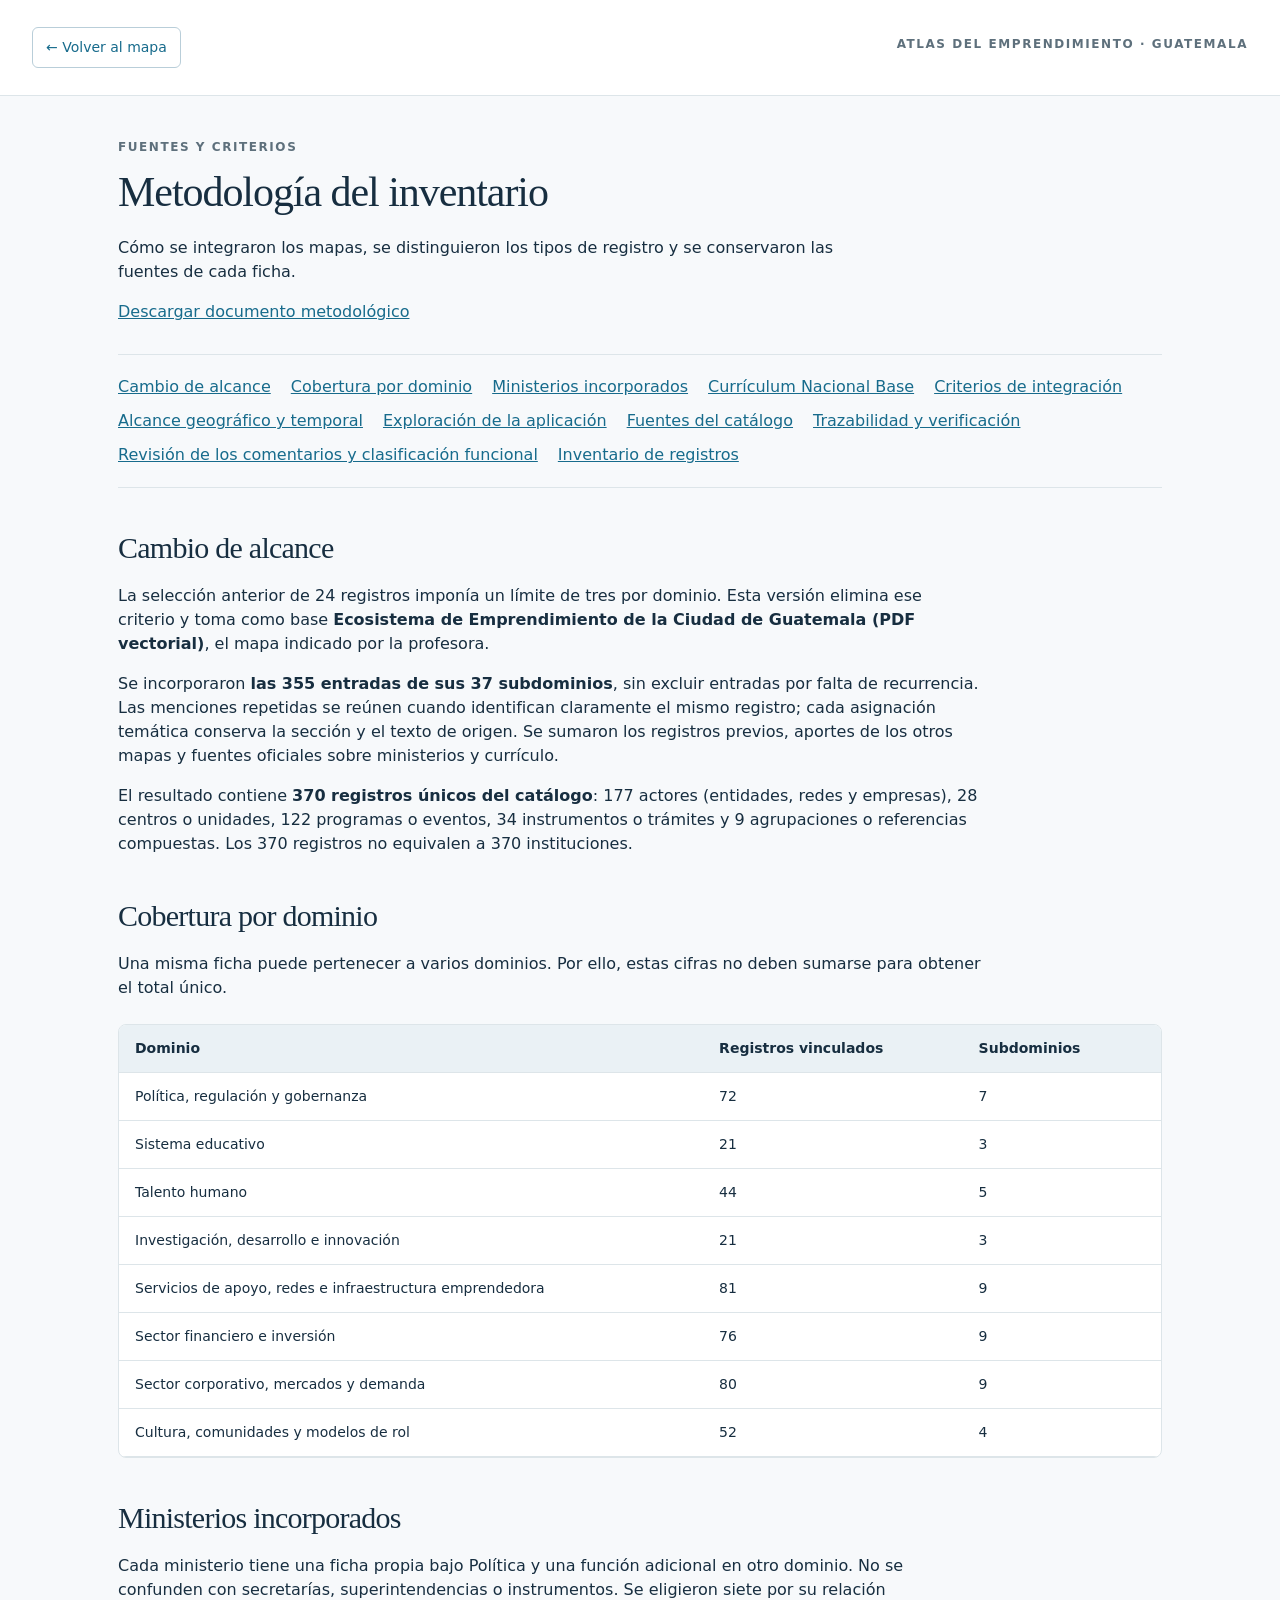
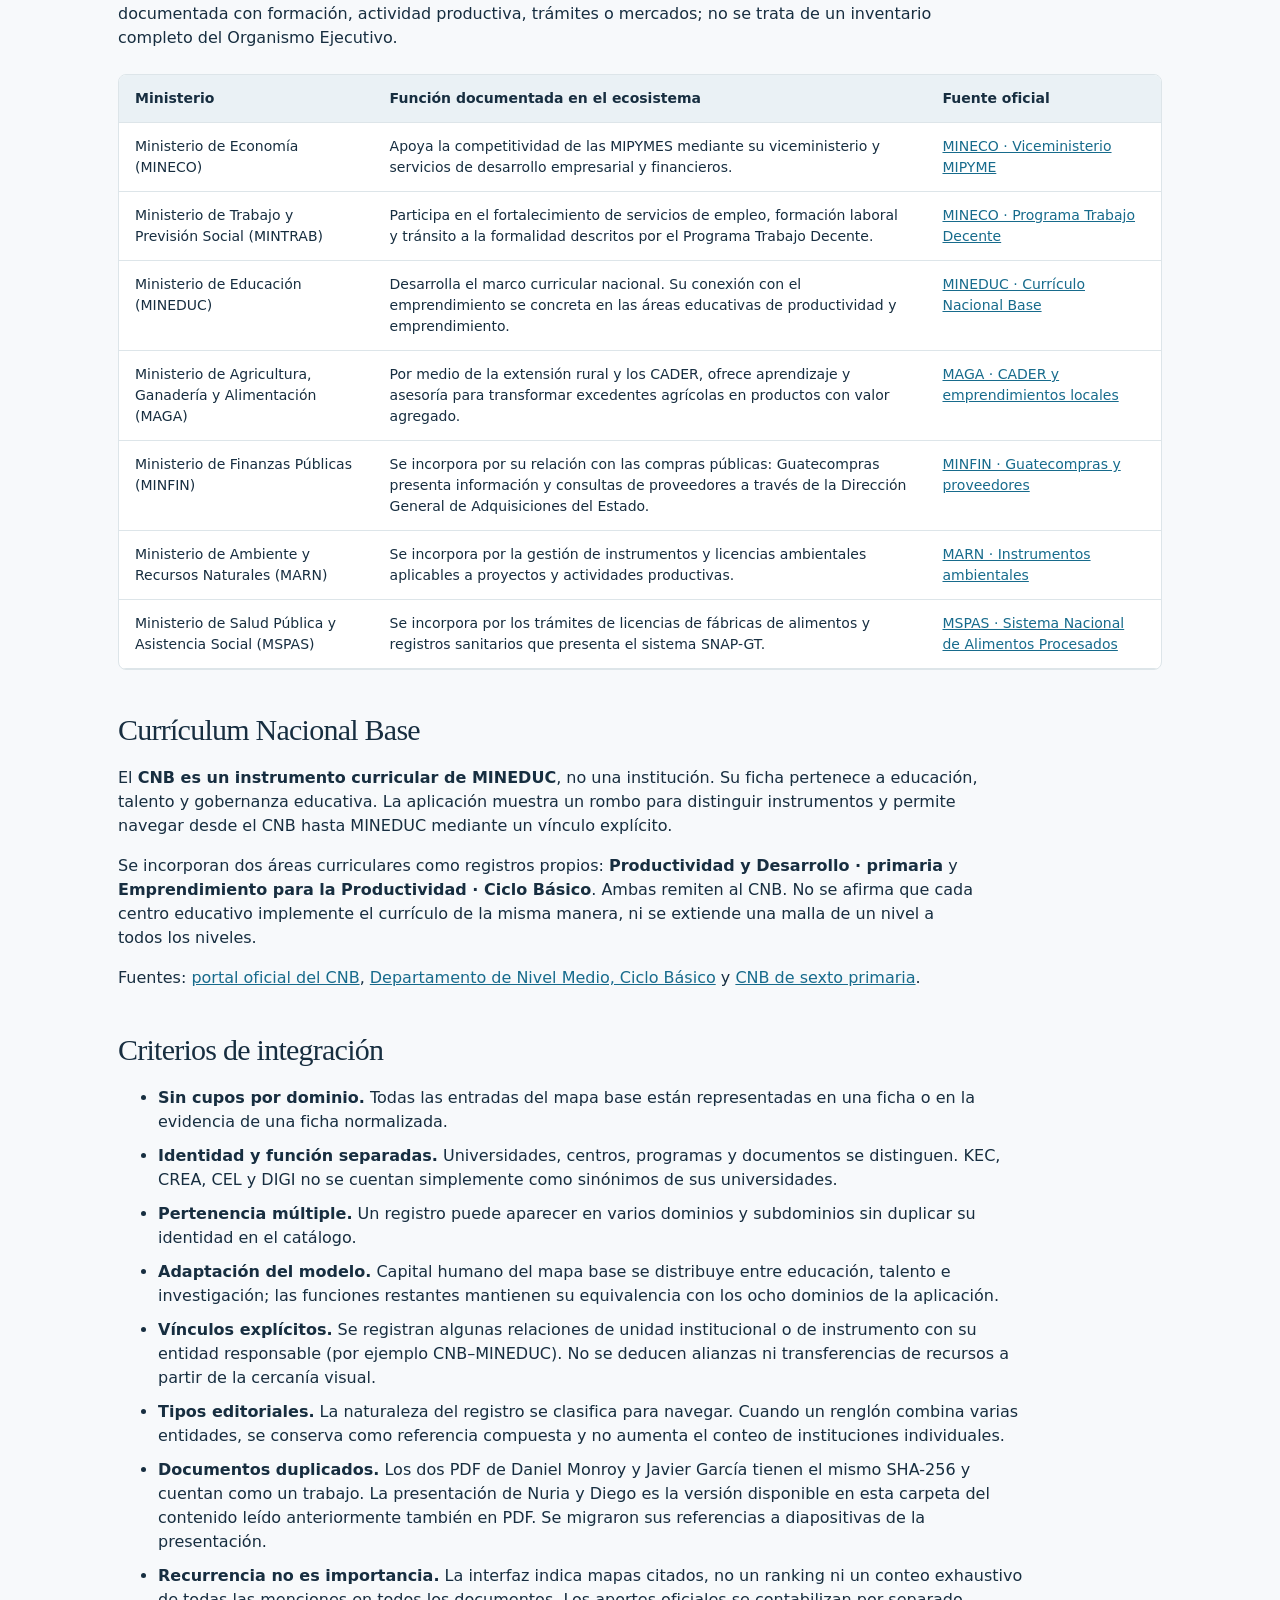
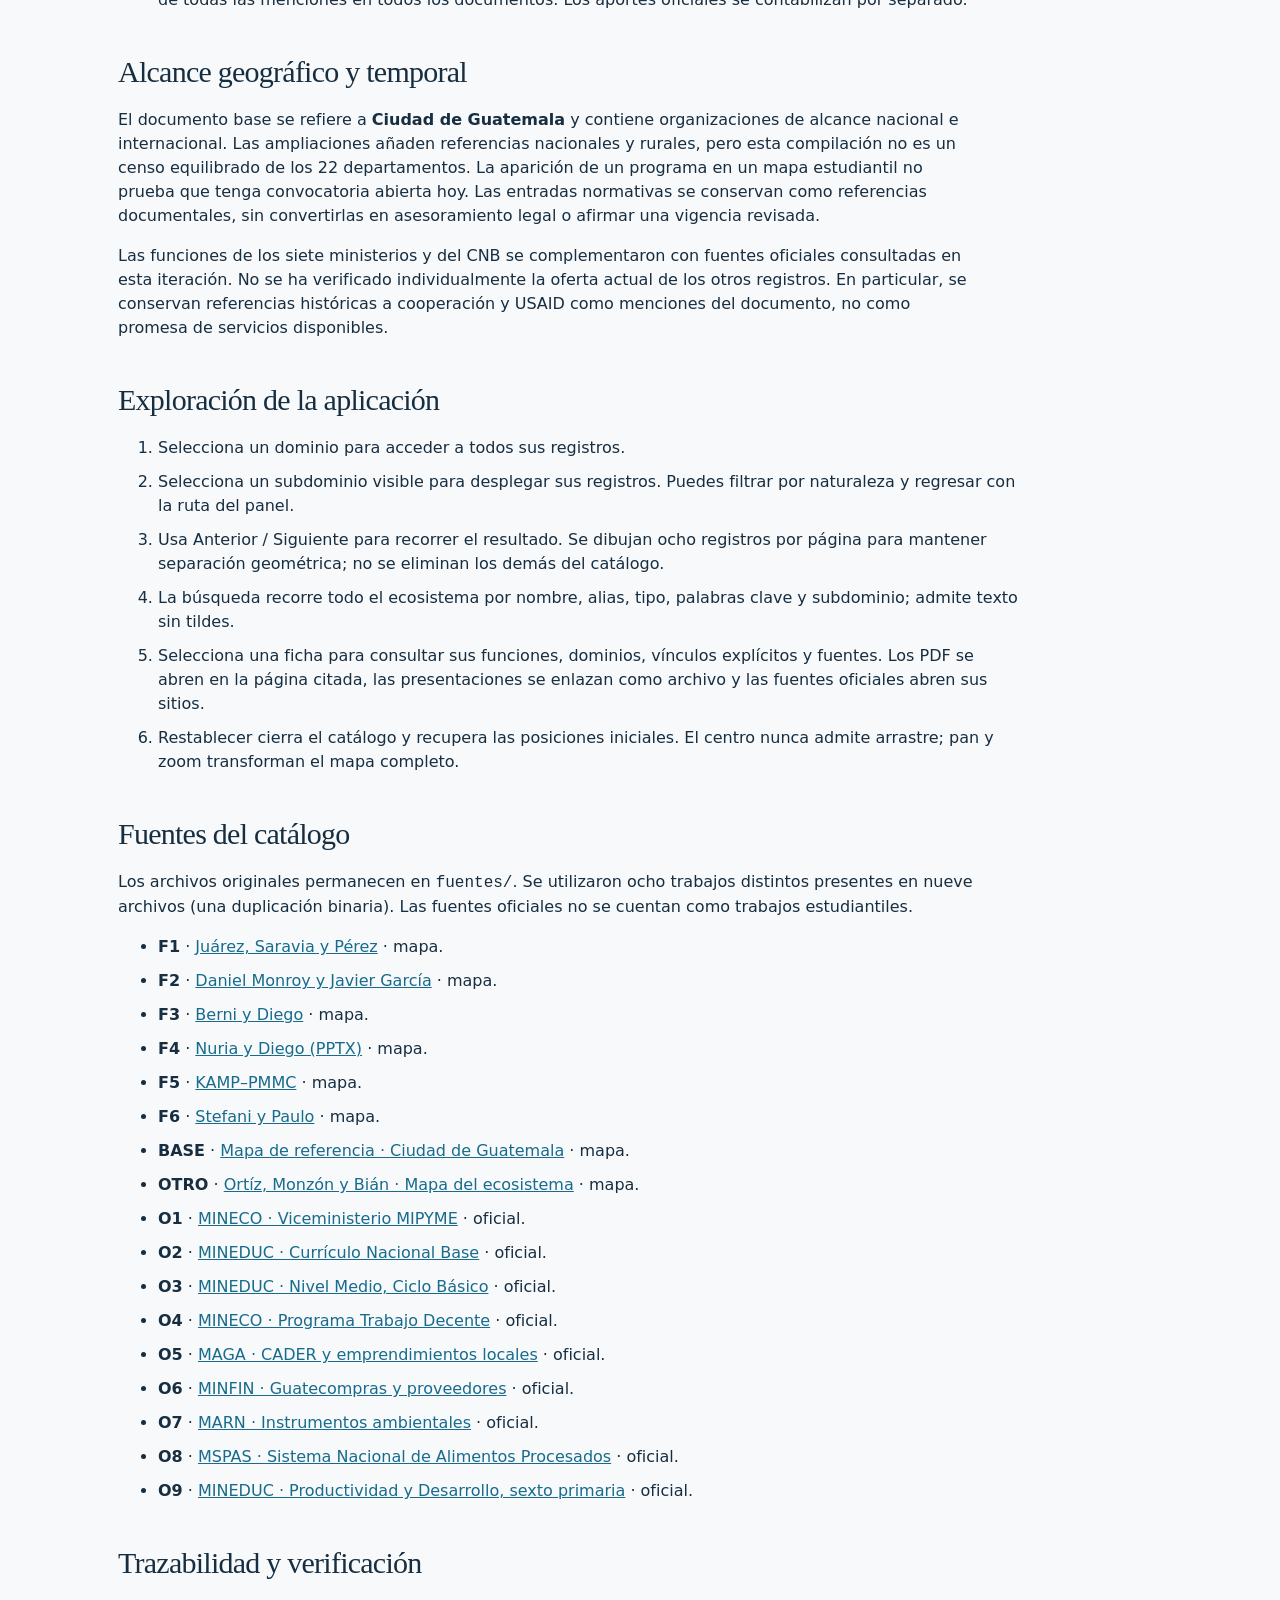
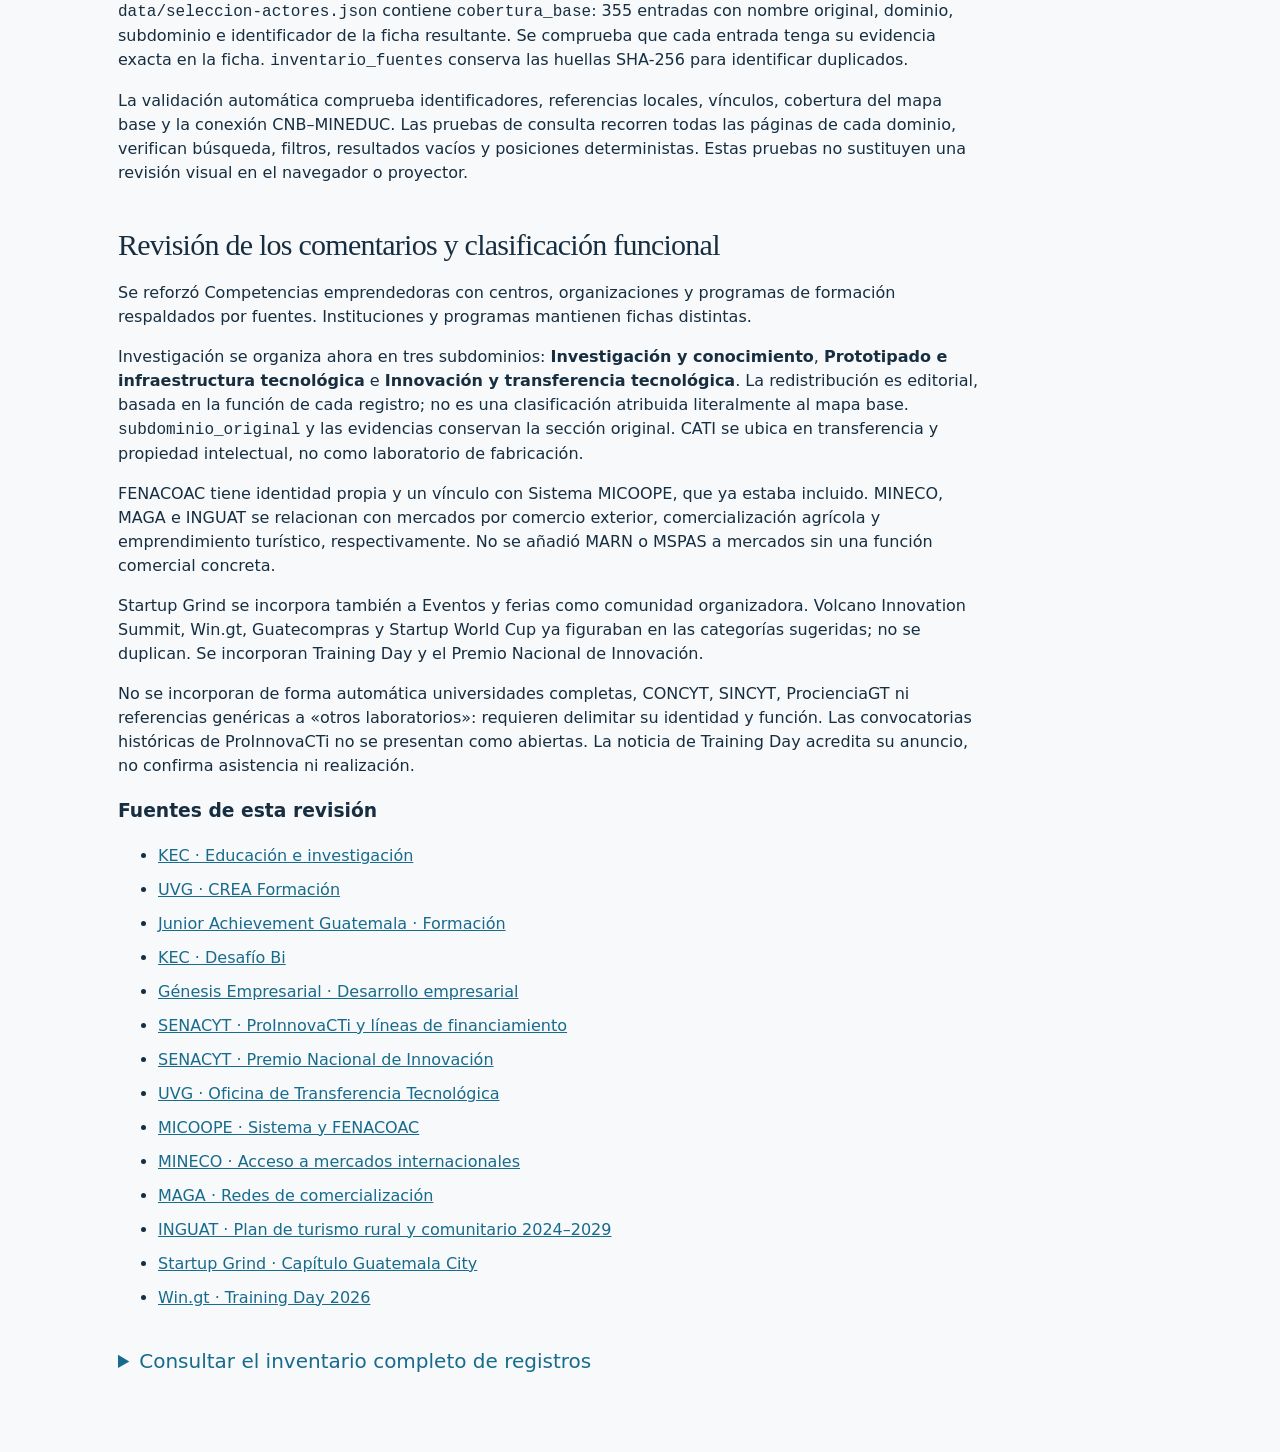
==== commit a7dcf02b: "Ampliar competencias y clasificar investigación, prototipado y transferencia" ====
--- a/metodologia.html
+++ b/metodologia.html
@@ -5,13 +5,13 @@
 <main class="method-page"><div class="method-intro"><p class="eyebrow">FUENTES Y CRITERIOS</p><h1>Metodología del inventario</h1>
 <p>Cómo se integraron los mapas, se distinguieron los tipos de registro y se conservaron las fuentes de cada ficha.</p>
 <a href="SELECCION_ACTORES.md" download>Descargar documento metodológico</a></div>
-<nav class="method-toc" aria-label="Contenido de la metodología"><a href="#cambio-de-alcance">Cambio de alcance</a><a href="#cobertura-por-dominio">Cobertura por dominio</a><a href="#ministerios-incorporados">Ministerios incorporados</a><a href="#curriculum-nacional-base">Currículum Nacional Base</a><a href="#criterios-de-integracion">Criterios de integración</a><a href="#alcance-geografico-y-temporal">Alcance geográfico y temporal</a><a href="#exploracion-de-la-aplicacion">Exploración de la aplicación</a><a href="#fuentes-del-catalogo">Fuentes del catálogo</a><a href="#trazabilidad-y-verificacion">Trazabilidad y verificación</a><a href="#inventario-de-registros">Inventario de registros</a></nav><h2 id="cambio-de-alcance">Cambio de alcance</h2>
+<nav class="method-toc" aria-label="Contenido de la metodología"><a href="#cambio-de-alcance">Cambio de alcance</a><a href="#cobertura-por-dominio">Cobertura por dominio</a><a href="#ministerios-incorporados">Ministerios incorporados</a><a href="#curriculum-nacional-base">Currículum Nacional Base</a><a href="#criterios-de-integracion">Criterios de integración</a><a href="#alcance-geografico-y-temporal">Alcance geográfico y temporal</a><a href="#exploracion-de-la-aplicacion">Exploración de la aplicación</a><a href="#fuentes-del-catalogo">Fuentes del catálogo</a><a href="#trazabilidad-y-verificacion">Trazabilidad y verificación</a><a href="#revision-de-los-comentarios-y-clasificacion-funcional">Revisión de los comentarios y clasificación funcional</a><a href="#inventario-de-registros">Inventario de registros</a></nav><h2 id="cambio-de-alcance">Cambio de alcance</h2>
 <p>La selección anterior de 24 registros imponía un límite de tres por dominio. Esta versión elimina ese criterio y toma como base <strong>Ecosistema de Emprendimiento de la Ciudad de Guatemala (PDF vectorial)</strong>, el mapa indicado por la profesora.</p>
 <p>Se incorporaron <strong>las 355 entradas de sus 37 subdominios</strong>, sin excluir entradas por falta de recurrencia. Las menciones repetidas se reúnen cuando identifican claramente el mismo registro; cada asignación temática conserva la sección y el texto de origen. Se sumaron los registros previos, aportes de los otros mapas y fuentes oficiales sobre ministerios y currículo.</p>
-<p>El resultado contiene <strong>359 registros únicos del catálogo</strong>: 175 actores (entidades, redes y empresas), 27 centros o unidades, 114 programas o eventos, 34 instrumentos o trámites y 9 agrupaciones o referencias compuestas. Los 359 registros no equivalen a 359 instituciones.</p>
+<p>El resultado contiene <strong>370 registros únicos del catálogo</strong>: 177 actores (entidades, redes y empresas), 28 centros o unidades, 122 programas o eventos, 34 instrumentos o trámites y 9 agrupaciones o referencias compuestas. Los 370 registros no equivalen a 370 instituciones.</p>
 <h2 id="cobertura-por-dominio">Cobertura por dominio</h2>
 <p>Una misma ficha puede pertenecer a varios dominios. Por ello, estas cifras no deben sumarse para obtener el total único.</p>
-<div class="table-scroll" tabindex="0" role="region" aria-label="Tabla de datos"><table><thead><tr><th scope="col">Dominio</th><th scope="col">Registros vinculados</th><th scope="col">Subdominios</th></tr></thead><tbody><tr><td>Política, regulación y gobernanza</td><td>72</td><td>7</td></tr><tr><td>Sistema educativo</td><td>21</td><td>3</td></tr><tr><td>Talento humano</td><td>39</td><td>5</td></tr><tr><td>Investigación, desarrollo e innovación</td><td>15</td><td>1</td></tr><tr><td>Servicios de apoyo, redes e infraestructura</td><td>81</td><td>9</td></tr><tr><td>Sector financiero e inversión</td><td>75</td><td>9</td></tr><tr><td>Sector corporativo, mercados y demanda</td><td>77</td><td>9</td></tr><tr><td>Cultura, comunidades y modelos de rol</td><td>49</td><td>4</td></tr></tbody></table></div>
+<div class="table-scroll" tabindex="0" role="region" aria-label="Tabla de datos"><table><thead><tr><th scope="col">Dominio</th><th scope="col">Registros vinculados</th><th scope="col">Subdominios</th></tr></thead><tbody><tr><td>Política, regulación y gobernanza</td><td>72</td><td>7</td></tr><tr><td>Sistema educativo</td><td>21</td><td>3</td></tr><tr><td>Talento humano</td><td>44</td><td>5</td></tr><tr><td>Investigación, desarrollo e innovación</td><td>21</td><td>3</td></tr><tr><td>Servicios de apoyo, redes e infraestructura emprendedora</td><td>81</td><td>9</td></tr><tr><td>Sector financiero e inversión</td><td>76</td><td>9</td></tr><tr><td>Sector corporativo, mercados y demanda</td><td>80</td><td>9</td></tr><tr><td>Cultura, comunidades y modelos de rol</td><td>52</td><td>4</td></tr></tbody></table></div>
 <h2 id="ministerios-incorporados">Ministerios incorporados</h2>
 <p>Cada ministerio tiene una ficha propia bajo Política y una función adicional en otro dominio. No se confunden con secretarías, superintendencias o instrumentos. Se eligieron siete por su relación documentada con formación, actividad productiva, trámites o mercados; no se trata de un inventario completo del Organismo Ejecutivo.</p>
 <div class="table-scroll" tabindex="0" role="region" aria-label="Tabla de datos"><table><thead><tr><th scope="col">Ministerio</th><th scope="col">Función documentada en el ecosistema</th><th scope="col">Fuente oficial</th></tr></thead><tbody><tr><td>Ministerio de Economía (MINECO)</td><td>Apoya la competitividad de las MIPYMES mediante su viceministerio y servicios de desarrollo empresarial y financieros.</td><td><a href="https://www.mineco.gob.gt/institucion/viceministerio-de-desarrollo-de-la-mipyme">MINECO · Viceministerio MIPYME</a></td></tr><tr><td>Ministerio de Trabajo y Previsión Social (MINTRAB)</td><td>Participa en el fortalecimiento de servicios de empleo, formación laboral y tránsito a la formalidad descritos por el Programa Trabajo Decente.</td><td><a href="https://www.mineco.gob.gt/institucion/viceministerio-de-desarrollo-de-la-mipyme/programa-trabajo-decente">MINECO · Programa Trabajo Decente</a></td></tr><tr><td>Ministerio de Educación (MINEDUC)</td><td>Desarrolla el marco curricular nacional. Su conexión con el emprendimiento se concreta en las áreas educativas de productividad y emprendimiento.</td><td><a href="https://digecur.mineduc.gob.gt/curriculo-nacional-base-cnb/">MINEDUC · Currículo Nacional Base</a></td></tr><tr><td>Ministerio de Agricultura, Ganadería y Alimentación (MAGA)</td><td>Por medio de la extensión rural y los CADER, ofrece aprendizaje y asesoría para transformar excedentes agrícolas en productos con valor agregado.</td><td><a href="https://www.maga.gob.gt/cader-espacios-de-aprendizaje-que-transforman-el-campo-guatemalteco/">MAGA · CADER y emprendimientos locales</a></td></tr><tr><td>Ministerio de Finanzas Públicas (MINFIN)</td><td>Se incorpora por su relación con las compras públicas: Guatecompras presenta información y consultas de proveedores a través de la Dirección General de Adquisiciones del Estado.</td><td><a href="https://www.guatecompras.gt/proveedores/busquedaProvee.aspx">MINFIN · Guatecompras y proveedores</a></td></tr><tr><td>Ministerio de Ambiente y Recursos Naturales (MARN)</td><td>Se incorpora por la gestión de instrumentos y licencias ambientales aplicables a proyectos y actividades productivas.</td><td><a href="https://marn.gob.gt/instrumentos-ambientales/">MARN · Instrumentos ambientales</a></td></tr><tr><td>Ministerio de Salud Pública y Asistencia Social (MSPAS)</td><td>Se incorpora por los trámites de licencias de fábricas de alimentos y registros sanitarios que presenta el sistema SNAP-GT.</td><td><a href="https://www.mspas.gob.gt/sistema-snap-gt">MSPAS · Sistema Nacional de Alimentos Procesados</a></td></tr></tbody></table></div>
@@ -28,11 +28,19 @@
 <ol><li>Selecciona un dominio para acceder a todos sus registros.</li><li>Selecciona un subdominio visible para desplegar sus registros. Puedes filtrar por naturaleza y regresar con la ruta del panel.</li><li>Usa Anterior / Siguiente para recorrer el resultado. Se dibujan ocho registros por página para mantener separación geométrica; no se eliminan los demás del catálogo.</li><li>La búsqueda recorre todo el ecosistema por nombre, alias, tipo, palabras clave y subdominio; admite texto sin tildes.</li><li>Selecciona una ficha para consultar sus funciones, dominios, vínculos explícitos y fuentes. Los PDF se abren en la página citada, las presentaciones se enlazan como archivo y las fuentes oficiales abren sus sitios.</li><li>Restablecer cierra el catálogo y recupera las posiciones iniciales. El centro nunca admite arrastre; pan y zoom transforman el mapa completo.</li></ol>
 <h2 id="fuentes-del-catalogo">Fuentes del catálogo</h2>
 <p>Los archivos originales permanecen en <code>fuentes/</code>. Se utilizaron ocho trabajos distintos presentes en nueve archivos (una duplicación binaria). Las fuentes oficiales no se cuentan como trabajos estudiantiles.</p>
-<ul><li><strong>F1</strong> · <a href="fuentes/Ecosistema%20de%20Emprendimiento%20-%20Juárez,%20Saravia,%20Pérez.pdf">Juárez, Saravia y Pérez</a> · mapa.</li><li><strong>F2</strong> · <a href="fuentes/Ecosistema_Daniel_Monroy_y_Javier_García.pdf">Daniel Monroy y Javier García</a> · mapa.</li><li><strong>F3</strong> · <a href="fuentes/Ecosistema_Emprendimiento_Guatemala.pdf_Berni_Diego.pdf">Berni y Diego</a> · mapa.</li><li><strong>F4</strong> · <a href="fuentes/Ecosistemas%20de%20Emprendimiento%20-%20Nuria%20y%20Diego.pptx">Nuria y Diego (PPTX)</a> · mapa.</li><li><strong>F5</strong> · <a href="fuentes/KAMP-PMMC%20Lienzo%20Ecosistema%20Emprendedor.pdf">KAMP–PMMC</a> · mapa.</li><li><strong>F6</strong> · <a href="fuentes/MAPEO%20ACTORES%20Stefani%20&amp;%20Paulo.pdf">Stefani y Paulo</a> · mapa.</li><li><strong>BASE</strong> · <a href="fuentes/Ecosistema%20de%20Emprendimiento%20de%20la%20Ciudad%20de%20Guatemala%20(PDF%20vectorial).pdf">Mapa de referencia · Ciudad de Guatemala</a> · mapa.</li><li><strong>OTRO</strong> · <a href="fuentes/Mapa%20de%20Ecosistema%20de%20los%20Emprendimientos%20en%20Guatemala.pdf">Ortíz, Monzón y Bián · Mapa del ecosistema</a> · mapa.</li><li><strong>O1</strong> · <a href="https://www.mineco.gob.gt/institucion/viceministerio-de-desarrollo-de-la-mipyme">MINECO · Viceministerio MIPYME</a> · oficial.</li><li><strong>O2</strong> · <a href="https://digecur.mineduc.gob.gt/curriculo-nacional-base-cnb/">MINEDUC · Currículo Nacional Base</a> · oficial.</li><li><strong>O3</strong> · <a href="https://digecur.mineduc.gob.gt/departamentos/nivel-medio-ciclo-basico/">MINEDUC · Nivel Medio, Ciclo Básico</a> · oficial.</li><li><strong>O4</strong> · <a href="https://www.mineco.gob.gt/institucion/viceministerio-de-desarrollo-de-la-mipyme/programa-trabajo-decente">MINECO · Programa Trabajo Decente</a> · oficial.</li><li><strong>O5</strong> · <a href="https://www.maga.gob.gt/cader-espacios-de-aprendizaje-que-transforman-el-campo-guatemalteco/">MAGA · CADER y emprendimientos locales</a> · oficial.</li><li><strong>O6</strong> · <a href="https://www.guatecompras.gt/proveedores/busquedaProvee.aspx">MINFIN · Guatecompras y proveedores</a> · oficial.</li><li><strong>O7</strong> · <a href="https://marn.gob.gt/instrumentos-ambientales/">MARN · Instrumentos ambientales</a> · oficial.</li><li><strong>O8</strong> · <a href="https://www.mspas.gob.gt/sistema-snap-gt">MSPAS · Sistema Nacional de Alimentos Procesados</a> · oficial.</li><li><strong>O9</strong> · <a href="https://edu.mineduc.gob.gt/DIGECUR/documents/CNB/CNB_TODOS_LOS_NIVELES/2-PDF_CNB_PRIMARIA/CNB-Nivel-de-Educacion-Primaria-CICLO-II/6.%20CNB_6to_grado.pdf">MINEDUC · Productividad y Desarrollo, sexto primaria</a> · oficial.</li></ul>
+<ul><li><strong>F1</strong> · <a href="fuentes/Ecosistema%20de%20Emprendimiento%20-%20Juárez,%20Saravia,%20Pérez.pdf">Juárez, Saravia y Pérez</a> · mapa.</li><li><strong>F2</strong> · <a href="fuentes/Ecosistema_Daniel_Monroy_y_Javier_García.pdf">Daniel Monroy y Javier García</a> · mapa.</li><li><strong>F3</strong> · <a href="fuentes/Ecosistema_Emprendimiento_Guatemala.pdf_Berni_Diego.pdf">Berni y Diego</a> · mapa.</li><li><strong>F4</strong> · <a href="fuentes/Ecosistemas%20de%20Emprendimiento%20-%20Nuria%20y%20Diego.pptx">Nuria y Diego (PPTX)</a> · mapa.</li><li><strong>F5</strong> · <a href="fuentes/KAMP-PMMC%20Lienzo%20Ecosistema%20Emprendedor.pdf">KAMP–PMMC</a> · mapa.</li><li><strong>F6</strong> · <a href="fuentes/MAPEO%20ACTORES%20Stefani%20&amp;%20Paulo.pdf">Stefani y Paulo</a> · mapa.</li><li><strong>BASE</strong> · <a href="fuentes/Ecosistema%20de%20Emprendimiento%20de%20la%20Ciudad%20de%20Guatemala%20(PDF%20vectorial).pdf">Mapa de referencia · Ciudad de Guatemala</a> · mapa.</li><li><strong>OTRO</strong> · <a href="fuentes/Mapa%20de%20Ecosistema%20de%20los%20Emprendimientos%20en%20Guatemala.pdf">Ortíz, Monzón y Bián · Mapa del ecosistema</a> · mapa.</li><li><strong>O1</strong> · <a href="https://www.mineco.gob.gt/institucion/viceministerio-de-desarrollo-de-la-mipyme">MINECO · Viceministerio MIPYME</a> · oficial.</li><li><strong>O2</strong> · <a href="https://digecur.mineduc.gob.gt/curriculo-nacional-base-cnb/">MINEDUC · Currículo Nacional Base</a> · oficial.</li><li><strong>O3</strong> · <a href="https://digecur.mineduc.gob.gt/departamentos/nivel-medio-ciclo-basico/">MINEDUC · Nivel Medio, Ciclo Básico</a> · oficial.</li><li><strong>O4</strong> · <a href="https://www.mineco.gob.gt/institucion/viceministerio-de-desarrollo-de-la-mipyme/programa-trabajo-decente">MINECO · Programa Trabajo Decente</a> · oficial.</li><li><strong>O5</strong> · <a href="https://www.maga.gob.gt/cader-espacios-de-aprendizaje-que-transforman-el-campo-guatemalteco/">MAGA · CADER y emprendimientos locales</a> · oficial.</li><li><strong>O6</strong> · <a href="https://www.guatecompras.gt/proveedores/busquedaProvee.aspx">MINFIN · Guatecompras y proveedores</a> · oficial.</li><li><strong>O7</strong> · <a href="https://marn.gob.gt/instrumentos-ambientales/">MARN · Instrumentos ambientales</a> · oficial.</li><li><strong>O8</strong> · <a href="https://www.mspas.gob.gt/sistema-snap-gt">MSPAS · Sistema Nacional de Alimentos Procesados</a> · oficial.</li><li><strong>O9</strong> · <a href="https://edu.mineduc.gob.gt/DIGECUR/documents/CNB/CNB_TODOS_LOS_NIVELES/2-PDF_CNB_PRIMARIA/CNB-Nivel-de-Educacion-Primaria-CICLO-II/6.%20CNB_6to_grado.pdf">MINEDUC · Productividad y Desarrollo, sexto primaria</a> · oficial.</li></ul>
 <h2 id="trazabilidad-y-verificacion">Trazabilidad y verificación</h2>
 <p><code>data/seleccion-actores.json</code> contiene <code>cobertura_base</code>: 355 entradas con nombre original, dominio, subdominio e identificador de la ficha resultante. Se comprueba que cada entrada tenga su evidencia exacta en la ficha. <code>inventario_fuentes</code> conserva las huellas SHA-256 para identificar duplicados.</p>
 <p>La validación automática comprueba identificadores, referencias locales, vínculos, cobertura del mapa base y la conexión CNB–MINEDUC. Las pruebas de consulta recorren todas las páginas de cada dominio, verifican búsqueda, filtros, resultados vacíos y posiciones deterministas. Estas pruebas no sustituyen una revisión visual en el navegador o proyector.</p>
+<h2 id="revision-de-los-comentarios-y-clasificacion-funcional">Revisión de los comentarios y clasificación funcional</h2>
+<p>Se reforzó Competencias emprendedoras con centros, organizaciones y programas de formación respaldados por fuentes. Instituciones y programas mantienen fichas distintas.</p>
+<p>Investigación se organiza ahora en tres subdominios: <strong>Investigación y conocimiento</strong>, <strong>Prototipado e infraestructura tecnológica</strong> e <strong>Innovación y transferencia tecnológica</strong>. La redistribución es editorial, basada en la función de cada registro; no es una clasificación atribuida literalmente al mapa base. <code>subdominio_original</code> y las evidencias conservan la sección original. CATI se ubica en transferencia y propiedad intelectual, no como laboratorio de fabricación.</p>
+<p>FENACOAC tiene identidad propia y un vínculo con Sistema MICOOPE, que ya estaba incluido. MINECO, MAGA e INGUAT se relacionan con mercados por comercio exterior, comercialización agrícola y emprendimiento turístico, respectivamente. No se añadió MARN o MSPAS a mercados sin una función comercial concreta.</p>
+<p>Startup Grind se incorpora también a Eventos y ferias como comunidad organizadora. Volcano Innovation Summit, Win.gt, Guatecompras y Startup World Cup ya figuraban en las categorías sugeridas; no se duplican. Se incorporan Training Day y el Premio Nacional de Innovación.</p>
+<p>No se incorporan de forma automática universidades completas, CONCYT, SINCYT, ProcienciaGT ni referencias genéricas a «otros laboratorios»: requieren delimitar su identidad y función. Las convocatorias históricas de ProInnovaCTi no se presentan como abiertas. La noticia de Training Day acredita su anuncio, no confirma asistencia ni realización.</p>
+<h3>Fuentes de esta revisión</h3>
+<ul><li><a href="https://kec.ufm.edu/">KEC · Educación e investigación</a></li><li><a href="https://crea.app.uvg.edu.gt/programas/crea-formaci%C3%B3n">UVG · CREA Formación</a></li><li><a href="https://jaguatemala.org/">Junior Achievement Guatemala · Formación</a></li><li><a href="https://kec.ufm.edu/desafio-bi/">KEC · Desafío Bi</a></li><li><a href="https://www.genesisempresarial.org/somos-familia">Génesis Empresarial · Desarrollo empresarial</a></li><li><a href="https://fondo.senacyt.gob.gt/index.php/convocatorias-cerradas?catid=2&amp;id=14&amp;view=article">SENACYT · ProInnovaCTi y líneas de financiamiento</a></li><li><a href="https://pni.senacyt.gob.gt/">SENACYT · Premio Nacional de Innovación</a></li><li><a href="https://www.uvg.edu.gt/ott/">UVG · Oficina de Transferencia Tecnológica</a></li><li><a href="https://micoope.com.gt/sistema-micoope/">MICOOPE · Sistema y FENACOAC</a></li><li><a href="https://guatemalaexporta.mineco.gob.gt/como-exportar/">MINECO · Acceso a mercados internacionales</a></li><li><a href="https://www.maga.gob.gt/redes-de-comercializacion-de-agricultura-familiar-trazan-rutas-para-el-desarrollo/">MAGA · Redes de comercialización</a></li><li><a href="https://biblioteca.inguat.gob.gt/library/images/6/63/Plan_estrat%C3%A9gico_turismo_rural_comunitario_Guatemala_2024-2029.pdf">INGUAT · Plan de turismo rural y comunitario 2024–2029</a></li><li><a href="https://www.startupgrind.com/guatemala-city/">Startup Grind · Capítulo Guatemala City</a></li><li><a href="https://win.gt/ecosistema/training-day-la-reunion-empresarial-mas-influyente-de-centroamerica/">Win.gt · Training Day 2026</a></li></ul>
 <details id="inventario-de-registros"><summary>Consultar el inventario completo de registros</summary>
 <p>Cada fila es una ficha única; los dominios múltiples no crean filas duplicadas.</p>
-<div class="table-scroll" tabindex="0" role="region" aria-label="Tabla de datos"><table><thead><tr><th scope="col">Registro</th><th scope="col">Tipo</th><th scope="col">Dominios</th></tr></thead><tbody><tr><td>#GuatemalaGives (Fundación Tigo + HIP)</td><td>Programa / iniciativa</td><td>Sector financiero e inversión</td></tr><tr><td>10X Bootcamp</td><td>Programa / iniciativa</td><td>Talento humano</td></tr><tr><td>4 Grados Norte / Zona 4</td><td>Agrupación / entorno</td><td>Sector corporativo, mercados y demanda</td></tr><tr><td>500 Global – LatAm Seed IV (BID Lab)</td><td>Programa / servicio</td><td>Sector financiero e inversión</td></tr><tr><td>AGEXPORT</td><td>Asociación empresarial</td><td>Servicios de apoyo, redes e infraestructura; Política, regulación y gobernanza; Sector corporativo, mercados y demanda</td></tr><tr><td>AGEXPORT – Comisión ITO</td><td>Centro / unidad institucional</td><td>Servicios de apoyo, redes e infraestructura</td></tr><tr><td>AGEXPORT – Encadenamientos Empresariales</td><td>Programa / servicio</td><td>Sector corporativo, mercados y demanda</td></tr><tr><td>AGEXPORT – La Ruta del Exportador</td><td>Programa / servicio</td><td>Sector corporativo, mercados y demanda</td></tr><tr><td>AGEXPORT – Sector Servicios</td><td>Centro / unidad institucional</td><td>Sector corporativo, mercados y demanda</td></tr><tr><td>AGEXPORT – sectores de exportación</td><td>Agrupación / entorno</td><td>Sector corporativo, mercados y demanda</td></tr><tr><td>ANDE</td><td>Entidad / red / empresa</td><td>Política, regulación y gobernanza</td></tr><tr><td>ASEGUA</td><td>Entidad / red / empresa</td><td>Cultura, comunidades y modelos de rol; Servicios de apoyo, redes e infraestructura; Política, regulación y gobernanza</td></tr><tr><td>ASIES</td><td>Entidad / red / empresa</td><td>Política, regulación y gobernanza</td></tr><tr><td>Academia Cámara de Comercio</td><td>Centro / unidad institucional</td><td>Talento humano</td></tr><tr><td>Aceleradora Startups Cívicas – Red Ciudadana</td><td>Programa / servicio</td><td>Servicios de apoyo, redes e infraestructura</td></tr><tr><td>Aceleradora de Startups Cívicas (BID Lab)</td><td>Programa / iniciativa</td><td>Sector financiero e inversión</td></tr><tr><td>Aceleremos Guate</td><td>Entidad / red / empresa</td><td>Servicios de apoyo, redes e infraestructura</td></tr><tr><td>Acuerdo de Asociación UE–Centroamérica</td><td>Instrumento / marco normativo</td><td>Sector corporativo, mercados y demanda</td></tr><tr><td>Agritrade (AGEXPORT)</td><td>Evento / competencia</td><td>Sector corporativo, mercados y demanda</td></tr><tr><td>Alterna</td><td>Organización de apoyo</td><td>Cultura, comunidades y modelos de rol; Talento humano; Servicios de apoyo, redes e infraestructura; Sector financiero e inversión</td></tr><tr><td>AmCham Guatemala</td><td>Entidad / red / empresa</td><td>Servicios de apoyo, redes e infraestructura; Política, regulación y gobernanza</td></tr><tr><td>AmCham – Trade Center</td><td>Programa / servicio</td><td>Sector corporativo, mercados y demanda</td></tr><tr><td>Apparel Sourcing Show (VESTEX)</td><td>Evento / competencia</td><td>Sector corporativo, mercados y demanda</td></tr><tr><td>Ashoka Guatemala</td><td>Entidad / red / empresa</td><td>Cultura, comunidades y modelos de rol</td></tr><tr><td>Asociación Bancaria de Guatemala</td><td>Organización</td><td>Sector corporativo, mercados y demanda</td></tr><tr><td>Asociación de Gerentes de Guatemala</td><td>Organización</td><td>Servicios de apoyo, redes e infraestructura</td></tr><tr><td>Aurora STEAM GT</td><td>Entidad / red / empresa</td><td>Cultura, comunidades y modelos de rol; Talento humano</td></tr><tr><td>BAC Guatemala</td><td>Entidad / red / empresa</td><td>Sector financiero e inversión</td></tr><tr><td>BCIE</td><td>Entidad / red / empresa</td><td>Política, regulación y gobernanza</td></tr><tr><td>BCIE – DINAMICA II (UE + KfW)</td><td>Programa / servicio</td><td>Sector financiero e inversión</td></tr><tr><td>BCIE – líneas MIPYME</td><td>Programa / servicio</td><td>Sector financiero e inversión</td></tr><tr><td>BID / BID Lab</td><td>Referencia compuesta</td><td>Política, regulación y gobernanza</td></tr><tr><td>BID Invest</td><td>Entidad / red / empresa</td><td>Política, regulación y gobernanza</td></tr><tr><td>BID Lab</td><td>Entidad / red / empresa</td><td>Sector financiero e inversión</td></tr><tr><td>Banco CHN</td><td>Entidad / red / empresa</td><td>Sector financiero e inversión</td></tr><tr><td>Banco G&amp;T Continental</td><td>Entidad / red / empresa</td><td>Sector financiero e inversión</td></tr><tr><td>Banco Industrial</td><td>Banco</td><td>Sector corporativo, mercados y demanda; Sector financiero e inversión</td></tr><tr><td>Banco Promerica</td><td>Entidad / red / empresa</td><td>Sector financiero e inversión</td></tr><tr><td>Banco de Guatemala</td><td>Entidad / red / empresa</td><td>Política, regulación y gobernanza</td></tr><tr><td>Banco de los Trabajadores (Bantrab)</td><td>Entidad / red / empresa</td><td>Sector financiero e inversión</td></tr><tr><td>Banrural</td><td>Entidad / red / empresa</td><td>Sector financiero e inversión</td></tr><tr><td>Banrural – Amigo Paisano</td><td>Programa / servicio</td><td>Sector corporativo, mercados y demanda</td></tr><tr><td>Banrural – Crédito Amigo Remesas</td><td>Programa / servicio</td><td>Sector corporativo, mercados y demanda</td></tr><tr><td>Banrural – Factoraje PYME</td><td>Programa / servicio</td><td>Sector financiero e inversión</td></tr><tr><td>Banrural – MiPymes</td><td>Programa / servicio</td><td>Sector financiero e inversión</td></tr><tr><td>Barrilete Ventures</td><td>Entidad / red / empresa</td><td>Sector financiero e inversión</td></tr><tr><td>Bend Oficinas Flexibles</td><td>Entidad / red / empresa</td><td>Servicios de apoyo, redes e infraestructura</td></tr><tr><td>Bowpi</td><td>Entidad / red / empresa</td><td>Sector financiero e inversión</td></tr><tr><td>Bridge for Billions</td><td>Entidad / red / empresa</td><td>Servicios de apoyo, redes e infraestructura</td></tr><tr><td>Bridge for Billions – Conecta</td><td>Programa / servicio</td><td>Servicios de apoyo, redes e infraestructura</td></tr><tr><td>Bridge for Billions – Conecta (BID Lab)</td><td>Programa / servicio</td><td>Servicios de apoyo, redes e infraestructura</td></tr><tr><td>CACIF</td><td>Entidad / red / empresa</td><td>Política, regulación y gobernanza</td></tr><tr><td>CACIF Joven</td><td>Entidad / red / empresa</td><td>Servicios de apoyo, redes e infraestructura</td></tr><tr><td>CAFI</td><td>Entidad / red / empresa</td><td>Sector financiero e inversión</td></tr><tr><td>CAFTA-DR</td><td>Instrumento / marco normativo</td><td>Sector corporativo, mercados y demanda</td></tr><tr><td>CAPCA</td><td>Entidad / red / empresa</td><td>Servicios de apoyo, redes e infraestructura; Sector financiero e inversión</td></tr><tr><td>CATI – U. Galileo + RPI</td><td>Centro / unidad institucional</td><td>Investigación, desarrollo e innovación</td></tr><tr><td>CBC</td><td>Entidad / red / empresa</td><td>Sector corporativo, mercados y demanda</td></tr><tr><td>CCG – Asesoría Empresarial</td><td>Programa / servicio</td><td>Servicios de apoyo, redes e infraestructura</td></tr><tr><td>CENPROMYPE</td><td>Entidad / red / empresa</td><td>Política, regulación y gobernanza</td></tr><tr><td>CENPROMYPE / SICA</td><td>Programa / servicio</td><td>Política, regulación y gobernanza</td></tr><tr><td>CENTRAL LAW</td><td>Entidad / red / empresa</td><td>Servicios de apoyo, redes e infraestructura</td></tr><tr><td>CIEN</td><td>Entidad / red / empresa</td><td>Política, regulación y gobernanza</td></tr><tr><td>CMI</td><td>Entidad / red / empresa</td><td>Sector corporativo, mercados y demanda</td></tr><tr><td>CMI / Pollo Campero</td><td>Referencia compuesta</td><td>Sector corporativo, mercados y demanda</td></tr><tr><td>CMI Ventures</td><td>Entidad / red / empresa</td><td>Sector corporativo, mercados y demanda</td></tr><tr><td>CONJUVE / MINTRAB</td><td>Referencia compuesta</td><td>Política, regulación y gobernanza</td></tr><tr><td>Cacao Capital</td><td>Entidad / red / empresa</td><td>Servicios de apoyo, redes e infraestructura; Sector financiero e inversión</td></tr><tr><td>Campus TEC</td><td>Infraestructura tecnológica</td><td>Cultura, comunidades y modelos de rol; Servicios de apoyo, redes e infraestructura; Sector corporativo, mercados y demanda; Investigación, desarrollo e innovación</td></tr><tr><td>Carao Ventures</td><td>Entidad / red / empresa</td><td>Sector financiero e inversión</td></tr><tr><td>Castillo Hermanos</td><td>Entidad / red / empresa</td><td>Sector corporativo, mercados y demanda</td></tr><tr><td>Cementos Progreso</td><td>Entidad / red / empresa</td><td>Sector corporativo, mercados y demanda</td></tr><tr><td>Cementos Progreso – compras inclusivas</td><td>Programa / servicio</td><td>Sector corporativo, mercados y demanda</td></tr><tr><td>CentraRSE</td><td>Entidad / red / empresa</td><td>Política, regulación y gobernanza</td></tr><tr><td>Centro Municipal de Emprendimiento</td><td>Centro / unidad institucional</td><td>Cultura, comunidades y modelos de rol; Servicios de apoyo, redes e infraestructura; Política, regulación y gobernanza</td></tr><tr><td>Centro de Emprendimiento Landívar (CEL) – URL</td><td>Centro / unidad institucional</td><td>Sistema educativo</td></tr><tr><td>Centro de Innovación y Emprendimiento Bi</td><td>Centro / unidad institucional</td><td>Cultura, comunidades y modelos de rol; Talento humano; Servicios de apoyo, redes e infraestructura</td></tr><tr><td>Centro de Innovación y Tecnología – UVG</td><td>Centro / unidad institucional</td><td>Investigación, desarrollo e innovación</td></tr><tr><td>Centros de Incubación MINECO–Taiwán</td><td>Centro / unidad institucional</td><td>Servicios de apoyo, redes e infraestructura</td></tr><tr><td>Claro</td><td>Entidad / red / empresa</td><td>Servicios de apoyo, redes e infraestructura</td></tr><tr><td>Cluster TICs / Guatemalan Software</td><td>Agrupación / entorno</td><td>Sector corporativo, mercados y demanda</td></tr><tr><td>Coincaex</td><td>Entidad / red / empresa</td><td>Sector financiero e inversión</td></tr><tr><td>Colegio de Abogados y Notarios de Guatemala</td><td>Entidad / red / empresa</td><td>Servicios de apoyo, redes e infraestructura</td></tr><tr><td>Colegio de Contadores Públicos y Auditores</td><td>Entidad / red / empresa</td><td>Servicios de apoyo, redes e infraestructura</td></tr><tr><td>Conexión Guatemala</td><td>Entidad / red / empresa</td><td>Sector corporativo, mercados y demanda</td></tr><tr><td>Congreso de Mujeres Líderes (CCG)</td><td>Evento / competencia</td><td>Cultura, comunidades y modelos de rol</td></tr><tr><td>Consortium Legal</td><td>Entidad / red / empresa</td><td>Servicios de apoyo, redes e infraestructura</td></tr><tr><td>Coworking Fundación Bi</td><td>Centro / unidad institucional</td><td>Servicios de apoyo, redes e infraestructura</td></tr><tr><td>Cuantico VC</td><td>Entidad / red / empresa</td><td>Sector financiero e inversión</td></tr><tr><td>Cuik</td><td>Entidad / red / empresa</td><td>Sector corporativo, mercados y demanda; Sector financiero e inversión</td></tr><tr><td>Currículum Nacional Base (CNB)</td><td>Instrumento curricular</td><td>Sistema educativo; Política, regulación y gobernanza; Talento humano</td></tr><tr><td>Cámara de Comercio de Guatemala</td><td>Cámara empresarial</td><td>Servicios de apoyo, redes e infraestructura; Política, regulación y gobernanza; Sector corporativo, mercados y demanda</td></tr><tr><td>Cámara de Industria de Guatemala</td><td>Cámara empresarial</td><td>Servicios de apoyo, redes e infraestructura; Política, regulación y gobernanza; Sector corporativo, mercados y demanda</td></tr><tr><td>DINAMICA II (BCIE + UE + KfW)</td><td>Programa / servicio</td><td>Servicios de apoyo, redes e infraestructura</td></tr><tr><td>DINAMICA II – Capital Semilla (BCIE)</td><td>Programa / servicio</td><td>Sector financiero e inversión</td></tr><tr><td>DISAGRO</td><td>Entidad / red / empresa</td><td>Sector corporativo, mercados y demanda</td></tr><tr><td>Dadneo</td><td>Entidad / red / empresa</td><td>Sector financiero e inversión</td></tr><tr><td>Deloitte Guatemala</td><td>Entidad / red / empresa</td><td>Servicios de apoyo, redes e infraestructura</td></tr><tr><td>Delta Accelerator (Innogen Capital)</td><td>Programa / iniciativa</td><td>Servicios de apoyo, redes e infraestructura</td></tr><tr><td>Dirección General de Investigación (DIGI) – USAC</td><td>Centro / unidad institucional</td><td>Investigación, desarrollo e innovación</td></tr><tr><td>Démosle Guate (Fundación Bi)</td><td>Programa / servicio</td><td>Sector corporativo, mercados y demanda</td></tr><tr><td>ENIF – Mesa Técnica MIPYME (SIB)</td><td>Instrumento / marco normativo</td><td>Sector financiero e inversión</td></tr><tr><td>ESEC – Universidad Galileo</td><td>Programa / servicio</td><td>Talento humano</td></tr><tr><td>Ella Emprende (Coca-Cola + Wakami)</td><td>Programa / iniciativa</td><td>Servicios de apoyo, redes e infraestructura</td></tr><tr><td>EmprendI Crowdfunding</td><td>Entidad / red / empresa</td><td>Sector financiero e inversión</td></tr><tr><td>Emprende GT (podcast)</td><td>Entidad / red / empresa</td><td>Cultura, comunidades y modelos de rol</td></tr><tr><td>Emprende502</td><td>Entidad / red / empresa</td><td>Cultura, comunidades y modelos de rol</td></tr><tr><td>Emprendimiento para la Productividad · CNB Ciclo Básico</td><td>Área curricular</td><td>Sistema educativo</td></tr><tr><td>Empréndete G100</td><td>Evento / competencia</td><td>Cultura, comunidades y modelos de rol</td></tr><tr><td>Enactus Guatemala</td><td>Red educativa</td><td>Talento humano; Cultura, comunidades y modelos de rol</td></tr><tr><td>Escuela Superior de Negocios – AGEXPORT</td><td>Centro / unidad institucional</td><td>Sistema educativo</td></tr><tr><td>Expo MIPYME Proveedora del Estado</td><td>Evento / feria</td><td>Sector corporativo, mercados y demanda</td></tr><tr><td>Expocasa</td><td>Evento / competencia</td><td>Sector corporativo, mercados y demanda</td></tr><tr><td>Exponenciadores Bi (Fundación Bi)</td><td>Programa / servicio</td><td>Servicios de apoyo, redes e infraestructura</td></tr><tr><td>FEPYME</td><td>Entidad / red / empresa</td><td>Servicios de apoyo, redes e infraestructura</td></tr><tr><td>FINCA</td><td>Entidad / red / empresa</td><td>Sector financiero e inversión</td></tr><tr><td>FONACYT</td><td>Fondo / instrumento de financiamiento</td><td>Investigación, desarrollo e innovación; Sector financiero e inversión</td></tr><tr><td>FUNDAP</td><td>Entidad / red / empresa</td><td>Talento humano</td></tr><tr><td>FUNDAP – Microcrédito</td><td>Programa / servicio</td><td>Sector financiero e inversión</td></tr><tr><td>FUNDEA</td><td>Entidad / red / empresa</td><td>Sector financiero e inversión</td></tr><tr><td>FUNDES – GEDI</td><td>Programa / servicio</td><td>Sector financiero e inversión</td></tr><tr><td>FUNDESA</td><td>Entidad / red / empresa</td><td>Política, regulación y gobernanza</td></tr><tr><td>FUNDESA – Guatemala No Se Detiene</td><td>Programa / servicio</td><td>Política, regulación y gobernanza</td></tr><tr><td>FUNSEPA</td><td>Entidad / red / empresa</td><td>Talento humano</td></tr><tr><td>Fab Lab USAC (DIGI)</td><td>Centro / unidad institucional</td><td>Investigación, desarrollo e innovación</td></tr><tr><td>FabLab – Universidad Rafael Landívar</td><td>Centro / unidad institucional</td><td>Investigación, desarrollo e innovación</td></tr><tr><td>Fablab Centro TICS – INTECAP</td><td>Centro / unidad institucional</td><td>Investigación, desarrollo e innovación</td></tr><tr><td>Fe y Alegría Guatemala</td><td>Entidad / red / empresa</td><td>Talento humano</td></tr><tr><td>Feria de Emprendimiento MINECO–USAC</td><td>Evento / competencia</td><td>Cultura, comunidades y modelos de rol</td></tr><tr><td>Festival de Emprendimiento Landívar</td><td>Evento / competencia</td><td>Cultura, comunidades y modelos de rol</td></tr><tr><td>Fideicomiso Fondo MIPYME (MINECO)</td><td>Instrumento / marco normativo</td><td>Sector financiero e inversión</td></tr><tr><td>Financiera SinFin</td><td>Entidad / red / empresa</td><td>Sector financiero e inversión</td></tr><tr><td>Fintech Guatemala</td><td>Entidad / red / empresa</td><td>Servicios de apoyo, redes e infraestructura; Sector financiero e inversión; Política, regulación y gobernanza</td></tr><tr><td>Fintech Guatemala – meetups</td><td>Evento / competencia</td><td>Servicios de apoyo, redes e infraestructura</td></tr><tr><td>First Tuesday Guatemala</td><td>Evento / competencia</td><td>Cultura, comunidades y modelos de rol</td></tr><tr><td>First Tuesday UFM / KEC Talkshow</td><td>Evento / competencia</td><td>Cultura, comunidades y modelos de rol</td></tr><tr><td>Foro de Innovación (CIG)</td><td>Evento / competencia</td><td>Cultura, comunidades y modelos de rol; Servicios de apoyo, redes e infraestructura</td></tr><tr><td>Foro de Innovación Tecnológica – U. Galileo</td><td>Evento / competencia</td><td>Cultura, comunidades y modelos de rol</td></tr><tr><td>Founder Institute Guatemala</td><td>Entidad / red / empresa</td><td>Cultura, comunidades y modelos de rol; Servicios de apoyo, redes e infraestructura</td></tr><tr><td>Founder Institute – eventos</td><td>Programa / servicio</td><td>Servicios de apoyo, redes e infraestructura</td></tr><tr><td>Founder Institute – red de inversores</td><td>Programa / servicio</td><td>Sector financiero e inversión</td></tr><tr><td>Friendship Bridge / Puente de Amistad</td><td>Organización</td><td>Talento humano; Sector financiero e inversión</td></tr><tr><td>Fundación Bi</td><td>Organización</td><td>Servicios de apoyo, redes e infraestructura</td></tr><tr><td>Fundación Carlos F. Novella</td><td>Organización</td><td>Talento humano</td></tr><tr><td>Fundación FAPE</td><td>Organización</td><td>Sector financiero e inversión</td></tr><tr><td>Fundación Génesis Empresarial</td><td>Organización</td><td>Talento humano; Servicios de apoyo, redes e infraestructura; Sector financiero e inversión</td></tr><tr><td>Fundación Juan Bautista Gutiérrez</td><td>Organización</td><td>Servicios de apoyo, redes e infraestructura; Sector financiero e inversión</td></tr><tr><td>Fundación Kinal</td><td>Organización</td><td>Talento humano</td></tr><tr><td>Fundación Tigo – Conectadas</td><td>Programa / servicio</td><td>Sector financiero e inversión</td></tr><tr><td>GEM Guatemala (KEC – UFM)</td><td>Programa / servicio</td><td>Investigación, desarrollo e innovación</td></tr><tr><td>GIZ (CaPAZ II, EDUVIDA II)</td><td>Entidad / red / empresa</td><td>Política, regulación y gobernanza</td></tr><tr><td>Galardón Nacional a la Exportación</td><td>Evento / competencia</td><td>Sector corporativo, mercados y demanda</td></tr><tr><td>Gea Capital</td><td>Entidad / red / empresa</td><td>Sector financiero e inversión</td></tr><tr><td>Glasswing International</td><td>Entidad / red / empresa</td><td>Talento humano</td></tr><tr><td>Global Shapers Guatemala City Hub</td><td>Entidad / red / empresa</td><td>Cultura, comunidades y modelos de rol</td></tr><tr><td>Go Work Guatemala</td><td>Entidad / red / empresa</td><td>Servicios de apoyo, redes e infraestructura</td></tr><tr><td>Gremial de Empresas Lideradas por Mujeres</td><td>Entidad / red / empresa</td><td>Servicios de apoyo, redes e infraestructura</td></tr><tr><td>Gremiales sectoriales CIG</td><td>Agrupación / entorno</td><td>Sector corporativo, mercados y demanda</td></tr><tr><td>Grupo Pantaleón</td><td>Entidad / red / empresa</td><td>Sector corporativo, mercados y demanda</td></tr><tr><td>Guatecompras</td><td>Plataforma / trámite</td><td>Sector corporativo, mercados y demanda</td></tr><tr><td>Guatecompras – RGAE</td><td>Plataforma / trámite</td><td>Política, regulación y gobernanza</td></tr><tr><td>Guatemala Digital</td><td>Entidad / red / empresa</td><td>Sector corporativo, mercados y demanda</td></tr><tr><td>Guatemala Emprende (CIG)</td><td>Programa / servicio</td><td>Talento humano; Servicios de apoyo, redes e infraestructura</td></tr><tr><td>Guatemala Innovation Fund (SEAF)</td><td>Fondo / mecanismo de financiamiento</td><td>Sector financiero e inversión</td></tr><tr><td>Guatemala No Se Detiene (FUNDESA)</td><td>Programa / iniciativa</td><td>Sector corporativo, mercados y demanda</td></tr><tr><td>HIPGive</td><td>Entidad / red / empresa</td><td>Sector financiero e inversión</td></tr><tr><td>Hecho en Guate (CMI / Pradera)</td><td>Programa / servicio</td><td>Sector corporativo, mercados y demanda</td></tr><tr><td>Hult Prize On Campus – UNIS</td><td>Evento / competencia</td><td>Cultura, comunidades y modelos de rol</td></tr><tr><td>Hult Prize On Campus – UVG</td><td>Evento / competencia</td><td>Cultura, comunidades y modelos de rol</td></tr><tr><td>ICC One Click (CIG)</td><td>Programa / iniciativa</td><td>Sector corporativo, mercados y demanda</td></tr><tr><td>IDC Ventures</td><td>Entidad / red / empresa</td><td>Sector financiero e inversión</td></tr><tr><td>IFC – Banco Mundial</td><td>Referencia compuesta</td><td>Política, regulación y gobernanza</td></tr><tr><td>IGSS</td><td>Entidad / red / empresa</td><td>Política, regulación y gobernanza</td></tr><tr><td>INTECAP</td><td>Institución de formación</td><td>Sistema educativo; Talento humano; Política, regulación y gobernanza</td></tr><tr><td>INTECAP Empresarial</td><td>Centro / unidad institucional</td><td>Servicios de apoyo, redes e infraestructura</td></tr><tr><td>INTECAP – curso Entrepreneurship (ESB)</td><td>Programa / servicio</td><td>Talento humano</td></tr><tr><td>Impact Hub Antigua</td><td>Entidad / red / empresa</td><td>Servicios de apoyo, redes e infraestructura</td></tr><tr><td>Innogen Capital</td><td>Entidad / red / empresa</td><td>Sector financiero e inversión</td></tr><tr><td>Innogen Capital – Delta Fund I</td><td>Programa / servicio</td><td>Sector financiero e inversión</td></tr><tr><td>InnovaUNIS – Universidad del Istmo</td><td>Programa / servicio</td><td>Sistema educativo</td></tr><tr><td>InspireMe.Fund Guatemala</td><td>Fondo / mecanismo de financiamiento</td><td>Sector financiero e inversión</td></tr><tr><td>InterBanco – Factoraje Digital</td><td>Programa / servicio</td><td>Sector financiero e inversión</td></tr><tr><td>Interfer – Pabellón MIPYME de Corazón</td><td>Evento / competencia</td><td>Sector corporativo, mercados y demanda</td></tr><tr><td>Invariantes</td><td>Organización de inversión</td><td>Sector financiero e inversión</td></tr><tr><td>Invest Guatemala</td><td>Entidad / red / empresa</td><td>Sector corporativo, mercados y demanda; Política, regulación y gobernanza</td></tr><tr><td>Junior Achievement Guatemala</td><td>Organización educativa</td><td>Talento humano</td></tr><tr><td>Junta Monetaria</td><td>Entidad / red / empresa</td><td>Política, regulación y gobernanza</td></tr><tr><td>Jóvenes con Propósito (USAID + Glasswing)</td><td>Programa / iniciativa</td><td>Talento humano</td></tr><tr><td>Kirzner Entrepreneurship Center (KEC) – UFM</td><td>Programa / servicio</td><td>Sistema educativo; Servicios de apoyo, redes e infraestructura</td></tr><tr><td>Kiva</td><td>Entidad / red / empresa</td><td>Sector financiero e inversión</td></tr><tr><td>Kiva – crowdlending</td><td>Programa / servicio</td><td>Sector financiero e inversión</td></tr><tr><td>Kodigo</td><td>Entidad / red / empresa</td><td>Talento humano</td></tr><tr><td>LEGALSA / Startups Legalsa</td><td>Programa / servicio</td><td>Servicios de apoyo, redes e infraestructura</td></tr><tr><td>La Estación del Emprendedor (Muni)</td><td>Programa / servicio</td><td>Política, regulación y gobernanza</td></tr><tr><td>Level Up GT</td><td>Entidad / red / empresa</td><td>Talento humano</td></tr><tr><td>Ley de Competencia (Dto. 32-2024)</td><td>Instrumento / marco normativo</td><td>Política, regulación y gobernanza</td></tr><tr><td>Ley de Emprendimiento (Dto. 20-2018)</td><td>Instrumento / marco normativo</td><td>Política, regulación y gobernanza</td></tr><tr><td>Ley de Factoraje y Descuento (Dto. 1-2018)</td><td>Instrumento / marco normativo</td><td>Política, regulación y gobernanza</td></tr><tr><td>Ley de Garantías Mobiliarias (Dto. 51-2007)</td><td>Instrumento / marco normativo</td><td>Política, regulación y gobernanza</td></tr><tr><td>Ley de Leasing (Dto. 2-2021)</td><td>Instrumento / marco normativo</td><td>Política, regulación y gobernanza</td></tr><tr><td>Ley de Simplificación Tributaria (Dto. 7-2019)</td><td>Instrumento / marco normativo</td><td>Política, regulación y gobernanza</td></tr><tr><td>Ley de Simplificación de Trámites (Dto. 5-2021)</td><td>Instrumento / marco normativo</td><td>Política, regulación y gobernanza</td></tr><tr><td>Losa Group</td><td>Entidad / red / empresa</td><td>Sector financiero e inversión</td></tr><tr><td>Loyal VC</td><td>Entidad / red / empresa</td><td>Sector financiero e inversión</td></tr><tr><td>MINECO – Cadenas de Valor</td><td>Programa / servicio</td><td>Sector corporativo, mercados y demanda</td></tr><tr><td>MINECO – DACE</td><td>Programa / servicio</td><td>Sector corporativo, mercados y demanda</td></tr><tr><td>MINECO – Ferias y Encuentros Comerciales</td><td>Evento / competencia</td><td>Sector corporativo, mercados y demanda</td></tr><tr><td>MINECO – MIPYME Exporta</td><td>Programa / servicio</td><td>Sector corporativo, mercados y demanda</td></tr><tr><td>MINECO – MIPYME Proveedora del Estado</td><td>Programa / servicio</td><td>Sector corporativo, mercados y demanda</td></tr><tr><td>MINECO – Unidad de Emprendimiento</td><td>Centro / unidad institucional</td><td>Política, regulación y gobernanza</td></tr><tr><td>MINECO – Viceministerio de la MIPYME</td><td>Centro / unidad institucional</td><td>Política, regulación y gobernanza</td></tr><tr><td>Maestría en Emprendimiento – UMG</td><td>Programa / servicio</td><td>Sistema educativo</td></tr><tr><td>Maestría en Innovación – U. Galileo</td><td>Programa / servicio</td><td>Sistema educativo</td></tr><tr><td>Makerspace D-Hive – UVG</td><td>Centro / unidad institucional</td><td>Investigación, desarrollo e innovación</td></tr><tr><td>Makerspaces Fundación Bi</td><td>Centro / unidad institucional</td><td>Investigación, desarrollo e innovación</td></tr><tr><td>Manos Unidas + UE – PIT</td><td>Programa / servicio</td><td>Sector financiero e inversión</td></tr><tr><td>Manufexport</td><td>Evento / competencia</td><td>Sector corporativo, mercados y demanda</td></tr><tr><td>Mayora &amp; Mayora</td><td>Entidad / red / empresa</td><td>Servicios de apoyo, redes e infraestructura</td></tr><tr><td>Meira Capital</td><td>Entidad / red / empresa</td><td>Sector financiero e inversión</td></tr><tr><td>Minegocio.gt (Sociedades de Emprendimiento)</td><td>Plataforma / trámite</td><td>Política, regulación y gobernanza</td></tr><tr><td>Ministerio de Agricultura, Ganadería y Alimentación (MAGA)</td><td>Ministerio</td><td>Política, regulación y gobernanza; Talento humano</td></tr><tr><td>Ministerio de Ambiente y Recursos Naturales (MARN)</td><td>Ministerio</td><td>Política, regulación y gobernanza; Servicios de apoyo, redes e infraestructura</td></tr><tr><td>Ministerio de Economía (MINECO)</td><td>Ministerio</td><td>Política, regulación y gobernanza; Servicios de apoyo, redes e infraestructura</td></tr><tr><td>Ministerio de Educación (MINEDUC)</td><td>Ministerio</td><td>Política, regulación y gobernanza; Sistema educativo</td></tr><tr><td>Ministerio de Finanzas Públicas (MINFIN)</td><td>Ministerio</td><td>Política, regulación y gobernanza; Sector corporativo, mercados y demanda</td></tr><tr><td>Ministerio de Salud Pública y Asistencia Social (MSPAS)</td><td>Ministerio</td><td>Política, regulación y gobernanza; Servicios de apoyo, redes e infraestructura</td></tr><tr><td>Ministerio de Trabajo y Previsión Social (MINTRAB)</td><td>Ministerio</td><td>Política, regulación y gobernanza; Talento humano</td></tr><tr><td>Mujeres Emprendiendo Guatemala (MEG)</td><td>Entidad / red / empresa</td><td>Talento humano</td></tr><tr><td>Mujeres Exportadoras (AGEXPORT)</td><td>Programa / servicio</td><td>Sector corporativo, mercados y demanda; Política, regulación y gobernanza</td></tr><tr><td>Mujeres TICs Guatemala</td><td>Entidad / red / empresa</td><td>Cultura, comunidades y modelos de rol; Talento humano</td></tr><tr><td>Multiverse</td><td>Plataforma de apoyo</td><td>Servicios de apoyo, redes e infraestructura; Sector financiero e inversión</td></tr><tr><td>Municipalidad de Guatemala</td><td>Gobierno local</td><td>Política, regulación y gobernanza</td></tr><tr><td>Mérida y Asociados</td><td>Entidad / red / empresa</td><td>Servicios de apoyo, redes e infraestructura</td></tr><tr><td>NEWGEN (AGEXPORT)</td><td>Programa / iniciativa</td><td>Sector corporativo, mercados y demanda</td></tr><tr><td>NEXTECH by Colombiatex (VESTEX)</td><td>Evento / competencia</td><td>Sector corporativo, mercados y demanda</td></tr><tr><td>NeoNet – NeoPay</td><td>Programa / servicio</td><td>Sector corporativo, mercados y demanda</td></tr><tr><td>Nexo Industrial (CIG)</td><td>Programa / servicio</td><td>Servicios de apoyo, redes e infraestructura</td></tr><tr><td>Normativa prudencial SIB / Junta Monetaria</td><td>Instrumento / marco normativo</td><td>Política, regulación y gobernanza</td></tr><tr><td>OIM</td><td>Entidad / red / empresa</td><td>Política, regulación y gobernanza</td></tr><tr><td>OIM + USAID – guías de emprendimiento</td><td>Referencia compuesta</td><td>Sector corporativo, mercados y demanda</td></tr><tr><td>OIM – Fondo de Desarrollo Empresarial</td><td>Programa / servicio</td><td>Sector corporativo, mercados y demanda</td></tr><tr><td>OIM – OportuGuate / SINAREM</td><td>Programa / servicio</td><td>Sector corporativo, mercados y demanda</td></tr><tr><td>OIT</td><td>Entidad / red / empresa</td><td>Política, regulación y gobernanza</td></tr><tr><td>Opercomsa</td><td>Entidad / red / empresa</td><td>Sector financiero e inversión</td></tr><tr><td>PMI Guatemala – Mentoring</td><td>Programa / servicio</td><td>Servicios de apoyo, redes e infraestructura</td></tr><tr><td>PNUD</td><td>Entidad / red / empresa</td><td>Política, regulación y gobernanza</td></tr><tr><td>PRONACOM</td><td>Programa público</td><td>Política, regulación y gobernanza</td></tr><tr><td>Paggo</td><td>Entidad / red / empresa</td><td>Cultura, comunidades y modelos de rol</td></tr><tr><td>Palomo Abogados</td><td>Entidad / red / empresa</td><td>Servicios de apoyo, redes e infraestructura</td></tr><tr><td>Paltus Capital</td><td>Entidad / red / empresa</td><td>Sector financiero e inversión</td></tr><tr><td>PedidosYa</td><td>Entidad / red / empresa</td><td>Sector corporativo, mercados y demanda</td></tr><tr><td>Perspectiva (perspectiva.gt)</td><td>Entidad / red / empresa</td><td>Cultura, comunidades y modelos de rol</td></tr><tr><td>Pitch de Negocios – Festival Landívar</td><td>Evento / competencia</td><td>Cultura, comunidades y modelos de rol</td></tr><tr><td>Política Guatemala Emprende (AG 150-2015)</td><td>Instrumento / marco normativo</td><td>Política, regulación y gobernanza</td></tr><tr><td>Política Nal. de Competitividad (PRONACOM)</td><td>Instrumento / marco normativo</td><td>Sector corporativo, mercados y demanda</td></tr><tr><td>Pomona Impact</td><td>Organización de inversión</td><td>Servicios de apoyo, redes e infraestructura; Sector financiero e inversión</td></tr><tr><td>Premio Emprendedora del Año (MEG)</td><td>Evento / competencia</td><td>Cultura, comunidades y modelos de rol</td></tr><tr><td>Premio Industrial (CIG)</td><td>Evento / competencia</td><td>Cultura, comunidades y modelos de rol</td></tr><tr><td>Prensa Libre – Emprendimiento</td><td>Programa / servicio</td><td>Cultura, comunidades y modelos de rol</td></tr><tr><td>ProGuatemala</td><td>Entidad / red / empresa</td><td>Sector corporativo, mercados y demanda</td></tr><tr><td>Prodetur</td><td>Entidad / red / empresa</td><td>Servicios de apoyo, redes e infraestructura</td></tr><tr><td>Productividad y Desarrollo · CNB primaria</td><td>Área curricular</td><td>Sistema educativo</td></tr><tr><td>Programa Academia-Empresa (URL)</td><td>Programa / servicio</td><td>Servicios de apoyo, redes e infraestructura</td></tr><tr><td>Programa Empleo Juvenil – becas (INTECAP)</td><td>Programa / servicio</td><td>Política, regulación y gobernanza</td></tr><tr><td>Progreso</td><td>Entidad / red / empresa</td><td>Sector corporativo, mercados y demanda</td></tr><tr><td>Progreso X</td><td>Entidad / red / empresa</td><td>Sector corporativo, mercados y demanda</td></tr><tr><td>Proyecto Talento Digital (MINECO + UE)</td><td>Programa / servicio</td><td>Talento humano</td></tr><tr><td>REDIMIF</td><td>Entidad / red / empresa</td><td>Servicios de apoyo, redes e infraestructura; Sector financiero e inversión</td></tr><tr><td>Recurrente</td><td>Entidad / red / empresa</td><td>Sector corporativo, mercados y demanda; Sector financiero e inversión; Cultura, comunidades y modelos de rol</td></tr><tr><td>Red Ciudadana – hackathons</td><td>Evento / competencia</td><td>Servicios de apoyo, redes e infraestructura</td></tr><tr><td>Red Nacional de Emprendimiento</td><td>Organización</td><td>Política, regulación y gobernanza</td></tr><tr><td>Red Nacional de Grupos Gestores</td><td>Red territorial</td><td>Servicios de apoyo, redes e infraestructura</td></tr><tr><td>Red de Inversionistas Ángeles (PRONACOM)</td><td>Organización</td><td>Sector financiero e inversión</td></tr><tr><td>Reforma Código de Comercio (Dto. 18-2017)</td><td>Instrumento / marco normativo</td><td>Política, regulación y gobernanza</td></tr><tr><td>Registro Mercantil</td><td>Entidad / red / empresa</td><td>Política, regulación y gobernanza</td></tr><tr><td>Registro Mercantil – ePortal</td><td>Plataforma / trámite</td><td>Política, regulación y gobernanza</td></tr><tr><td>Registro de la Propiedad Intelectual (RPI)</td><td>Entidad / red / empresa</td><td>Servicios de apoyo, redes e infraestructura; Política, regulación y gobernanza</td></tr><tr><td>Reglamento de la Ley (AG 49-2019)</td><td>Instrumento / marco normativo</td><td>Política, regulación y gobernanza</td></tr><tr><td>Regus</td><td>Entidad / red / empresa</td><td>Servicios de apoyo, redes e infraestructura</td></tr><tr><td>República GT</td><td>Entidad / red / empresa</td><td>Cultura, comunidades y modelos de rol</td></tr><tr><td>Revista Estrategia &amp; Negocios</td><td>Entidad / red / empresa</td><td>Cultura, comunidades y modelos de rol</td></tr><tr><td>Revista Industria &amp; Negocios (CIG)</td><td>Entidad / red / empresa</td><td>Cultura, comunidades y modelos de rol</td></tr><tr><td>SAT</td><td>Entidad / red / empresa</td><td>Política, regulación y gobernanza</td></tr><tr><td>SAT – Agencia Virtual</td><td>Plataforma / trámite</td><td>Política, regulación y gobernanza</td></tr><tr><td>SENACYT</td><td>Institución pública</td><td>Política, regulación y gobernanza; Investigación, desarrollo e innovación</td></tr><tr><td>SIB – ENIF 2024-2027</td><td>Instrumento / marco normativo</td><td>Política, regulación y gobernanza</td></tr><tr><td>Semana Global de Emprendimiento (MINECO)</td><td>Evento / competencia</td><td>Cultura, comunidades y modelos de rol</td></tr><tr><td>Sento AI</td><td>Entidad / red / empresa</td><td>Cultura, comunidades y modelos de rol</td></tr><tr><td>Servicios de Desarrollo Empresarial (MINECO)</td><td>Programa / servicio</td><td>Servicios de apoyo, redes e infraestructura</td></tr><tr><td>Shark Tank Guatemala</td><td>Programa / iniciativa</td><td>Cultura, comunidades y modelos de rol</td></tr><tr><td>Sierra Capital</td><td>Entidad / red / empresa</td><td>Sector financiero e inversión</td></tr><tr><td>Sistema MICOOPE</td><td>Organización</td><td>Sector financiero e inversión</td></tr><tr><td>Sistema de Embotelladores Coca-Cola Guatemala</td><td>Entidad / red / empresa</td><td>Sector corporativo, mercados y demanda</td></tr><tr><td>Sociedad de Emprendimiento (Reg. Mercantil)</td><td>Figura mercantil</td><td>Servicios de apoyo, redes e infraestructura</td></tr><tr><td>Sollertia Abogados</td><td>Entidad / red / empresa</td><td>Servicios de apoyo, redes e infraestructura</td></tr><tr><td>Solucredit</td><td>Entidad / red / empresa</td><td>Sector financiero e inversión</td></tr><tr><td>Soy502 – Emprendedores</td><td>Programa / servicio</td><td>Cultura, comunidades y modelos de rol</td></tr><tr><td>Spaces (IWG)</td><td>Entidad / red / empresa</td><td>Servicios de apoyo, redes e infraestructura</td></tr><tr><td>Startkit (Swisscontact)</td><td>Programa / servicio</td><td>Cultura, comunidades y modelos de rol</td></tr><tr><td>Startkit – Bolsa de Empleo y Co-founders</td><td>Plataforma / trámite</td><td>Talento humano</td></tr><tr><td>Startkit – Portal Educativo / Catalyst</td><td>Centro / unidad institucional</td><td>Talento humano</td></tr><tr><td>Startkit – calendario del ecosistema</td><td>Evento / competencia</td><td>Servicios de apoyo, redes e infraestructura</td></tr><tr><td>Startkit – conexión con recursos</td><td>Programa / servicio</td><td>Sector financiero e inversión</td></tr><tr><td>Startup Grind Guatemala City</td><td>Comunidad</td><td>Cultura, comunidades y modelos de rol; Servicios de apoyo, redes e infraestructura; Sector financiero e inversión</td></tr><tr><td>Startup Guatemala Podcast</td><td>Entidad / red / empresa</td><td>Cultura, comunidades y modelos de rol</td></tr><tr><td>Startup Weekend Women Guatemala</td><td>Evento / competencia</td><td>Cultura, comunidades y modelos de rol; Talento humano</td></tr><tr><td>Startup World Cup – Guatemala City</td><td>Evento / competencia</td><td>Cultura, comunidades y modelos de rol</td></tr><tr><td>Summit G100</td><td>Evento / competencia</td><td>Cultura, comunidades y modelos de rol</td></tr><tr><td>Superintendencia de Bancos</td><td>Entidad / red / empresa</td><td>Política, regulación y gobernanza</td></tr><tr><td>Swisscontact Guatemala</td><td>Entidad / red / empresa</td><td>Talento humano</td></tr><tr><td>TEC-Landívar</td><td>Centro / unidad institucional</td><td>Investigación, desarrollo e innovación</td></tr><tr><td>Taiwán – Centros de Incubación MINECO</td><td>Centro / unidad institucional</td><td>Sector financiero e inversión</td></tr><tr><td>TecLab (Campus TEC)</td><td>Centro / unidad institucional</td><td>Investigación, desarrollo e innovación</td></tr><tr><td>Tech Startup GT (Banco Industrial)</td><td>Evento / competencia</td><td>Cultura, comunidades y modelos de rol</td></tr><tr><td>TechnoServe</td><td>Entidad / red / empresa</td><td>Servicios de apoyo, redes e infraestructura; Talento humano</td></tr><tr><td>Technology Summit (AGEXPORT)</td><td>Evento / competencia</td><td>Cultura, comunidades y modelos de rol; Servicios de apoyo, redes e infraestructura</td></tr><tr><td>Technology Summit (Insertel / AGEXPORT)</td><td>Evento / competencia</td><td>Sector corporativo, mercados y demanda</td></tr><tr><td>Tecoloco.com.gt</td><td>Entidad / red / empresa</td><td>Talento humano</td></tr><tr><td>Terra Te Impulsa (Fundación Terra + CCG)</td><td>Programa / servicio</td><td>Talento humano</td></tr><tr><td>Tigo Business</td><td>Entidad / red / empresa</td><td>Sector corporativo, mercados y demanda</td></tr><tr><td>Tigo Guatemala (Millicom)</td><td>Entidad / red / empresa</td><td>Sector corporativo, mercados y demanda; Servicios de apoyo, redes e infraestructura</td></tr><tr><td>Tigo Money</td><td>Entidad / red / empresa</td><td>Sector financiero e inversión</td></tr><tr><td>Todo es Digital</td><td>Entidad / red / empresa</td><td>Servicios de apoyo, redes e infraestructura</td></tr><tr><td>UE – Programa MIPYMES y cooperativas</td><td>Programa / servicio</td><td>Sector financiero e inversión</td></tr><tr><td>UFM – Lic. en Emprendimiento y Negocios</td><td>Programa / servicio</td><td>Sistema educativo</td></tr><tr><td>USAC</td><td>Universidad</td><td>Sistema educativo; Investigación, desarrollo e innovación</td></tr><tr><td>USAID – GEDI</td><td>Programa / servicio</td><td>Política, regulación y gobernanza</td></tr><tr><td>USAID – GEDI / ANDE</td><td>Programa / servicio</td><td>Sector financiero e inversión</td></tr><tr><td>UVG Bridge Business School</td><td>Centro / unidad institucional</td><td>Sistema educativo</td></tr><tr><td>UVG CREA – Centro de Emprendimiento</td><td>Centro / unidad institucional</td><td>Sistema educativo</td></tr><tr><td>UVG-EMS – Entrepreneurial Mentoring</td><td>Programa / servicio</td><td>Servicios de apoyo, redes e infraestructura</td></tr><tr><td>Uber Eats / Uber Direct</td><td>Programa / servicio</td><td>Sector corporativo, mercados y demanda</td></tr><tr><td>Unidad de Emprendimiento – Municipalidad</td><td>Centro / unidad institucional</td><td>Talento humano</td></tr><tr><td>Universidad Da Vinci de Guatemala</td><td>Organización</td><td>Sistema educativo</td></tr><tr><td>Universidad Francisco Marroquín (UFM)</td><td>Universidad</td><td>Sistema educativo</td></tr><tr><td>Universidad Galileo</td><td>Organización</td><td>Sistema educativo</td></tr><tr><td>Universidad Mariano Gálvez</td><td>Organización</td><td>Sistema educativo</td></tr><tr><td>Universidad Rafael Landívar (URL)</td><td>Universidad</td><td>Sistema educativo</td></tr><tr><td>Universidad del Valle de Guatemala (UVG)</td><td>Universidad</td><td>Sistema educativo</td></tr><tr><td>Unión Aduanera CA – FYDUCA (SAT)</td><td>Plataforma / trámite</td><td>Sector corporativo, mercados y demanda</td></tr><tr><td>Unión Europea</td><td>Entidad / red / empresa</td><td>Política, regulación y gobernanza</td></tr><tr><td>VESTEX</td><td>Entidad / red / empresa</td><td>Sector corporativo, mercados y demanda; Política, regulación y gobernanza</td></tr><tr><td>VUPE (SEADEX / DEPREX)</td><td>Plataforma / trámite</td><td>Sector corporativo, mercados y demanda; Política, regulación y gobernanza</td></tr><tr><td>Ventanilla MIPYME (MINECO)</td><td>Plataforma / trámite</td><td>Servicios de apoyo, redes e infraestructura</td></tr><tr><td>Ventanilla Ágil de Construcción (PRONACOM)</td><td>Plataforma / trámite</td><td>Política, regulación y gobernanza</td></tr><tr><td>VisaNet Guatemala</td><td>Entidad / red / empresa</td><td>Sector corporativo, mercados y demanda</td></tr><tr><td>Voces Vitales Guatemala</td><td>Entidad / red / empresa</td><td>Talento humano; Servicios de apoyo, redes e infraestructura</td></tr><tr><td>Voces Vitales – Que no te roben la idea</td><td>Programa / servicio</td><td>Servicios de apoyo, redes e infraestructura</td></tr><tr><td>Volcano Innovation Summit</td><td>Evento</td><td>Cultura, comunidades y modelos de rol; Servicios de apoyo, redes e infraestructura</td></tr><tr><td>WEConnect International</td><td>Entidad / red / empresa</td><td>Talento humano</td></tr><tr><td>Walmart Centroamérica</td><td>Organización</td><td>Sector corporativo, mercados y demanda</td></tr><tr><td>Walmart – Proveedor Tierra Fértil</td><td>Programa / servicio</td><td>Sector corporativo, mercados y demanda</td></tr><tr><td>Win.gt</td><td>Medio</td><td>Cultura, comunidades y modelos de rol</td></tr><tr><td>Wonder Woman Guatemala</td><td>Entidad / red / empresa</td><td>Cultura, comunidades y modelos de rol; Talento humano</td></tr><tr><td>Yo Emprendo x Guate (CIG + JA)</td><td>Evento / competencia</td><td>Cultura, comunidades y modelos de rol</td></tr><tr><td>ZOLIC – régimen ZDEEP</td><td>Programa / servicio</td><td>Sector corporativo, mercados y demanda</td></tr><tr><td>Zigi (Banco Industrial)</td><td>Entidad / red / empresa</td><td>Sector corporativo, mercados y demanda; Sector financiero e inversión</td></tr><tr><td>Zigi – remesas digitales</td><td>Programa / servicio</td><td>Sector corporativo, mercados y demanda</td></tr><tr><td>Zona Libre Quetzal</td><td>Entidad / red / empresa</td><td>Sector corporativo, mercados y demanda</td></tr></tbody></table></div>
+<div class="table-scroll" tabindex="0" role="region" aria-label="Tabla de datos"><table><thead><tr><th scope="col">Registro</th><th scope="col">Tipo</th><th scope="col">Dominios</th></tr></thead><tbody><tr><td>#GuatemalaGives (Fundación Tigo + HIP)</td><td>Programa / iniciativa</td><td>Sector financiero e inversión</td></tr><tr><td>10X Bootcamp</td><td>Programa / iniciativa</td><td>Talento humano</td></tr><tr><td>4 Grados Norte / Zona 4</td><td>Agrupación / entorno</td><td>Sector corporativo, mercados y demanda</td></tr><tr><td>500 Global – LatAm Seed IV (BID Lab)</td><td>Programa / servicio</td><td>Sector financiero e inversión</td></tr><tr><td>AGEXPORT</td><td>Asociación empresarial</td><td>Servicios de apoyo, redes e infraestructura emprendedora; Política, regulación y gobernanza; Sector corporativo, mercados y demanda</td></tr><tr><td>AGEXPORT – Comisión ITO</td><td>Centro / unidad institucional</td><td>Servicios de apoyo, redes e infraestructura emprendedora</td></tr><tr><td>AGEXPORT – Encadenamientos Empresariales</td><td>Programa / servicio</td><td>Sector corporativo, mercados y demanda</td></tr><tr><td>AGEXPORT – La Ruta del Exportador</td><td>Programa / servicio</td><td>Sector corporativo, mercados y demanda</td></tr><tr><td>AGEXPORT – Sector Servicios</td><td>Centro / unidad institucional</td><td>Sector corporativo, mercados y demanda</td></tr><tr><td>AGEXPORT – sectores de exportación</td><td>Agrupación / entorno</td><td>Sector corporativo, mercados y demanda</td></tr><tr><td>ANDE</td><td>Entidad / red / empresa</td><td>Política, regulación y gobernanza</td></tr><tr><td>ASEGUA</td><td>Entidad / red / empresa</td><td>Cultura, comunidades y modelos de rol; Servicios de apoyo, redes e infraestructura emprendedora; Política, regulación y gobernanza</td></tr><tr><td>ASIES</td><td>Entidad / red / empresa</td><td>Política, regulación y gobernanza</td></tr><tr><td>Academia Cámara de Comercio</td><td>Centro / unidad institucional</td><td>Talento humano</td></tr><tr><td>Aceleradora Startups Cívicas – Red Ciudadana</td><td>Programa / servicio</td><td>Servicios de apoyo, redes e infraestructura emprendedora</td></tr><tr><td>Aceleradora de Startups Cívicas (BID Lab)</td><td>Programa / iniciativa</td><td>Sector financiero e inversión</td></tr><tr><td>Aceleremos Guate</td><td>Entidad / red / empresa</td><td>Servicios de apoyo, redes e infraestructura emprendedora</td></tr><tr><td>Acuerdo de Asociación UE–Centroamérica</td><td>Instrumento / marco normativo</td><td>Sector corporativo, mercados y demanda</td></tr><tr><td>Agritrade (AGEXPORT)</td><td>Evento / competencia</td><td>Sector corporativo, mercados y demanda</td></tr><tr><td>Alterna</td><td>Organización de apoyo</td><td>Cultura, comunidades y modelos de rol; Talento humano; Servicios de apoyo, redes e infraestructura emprendedora; Sector financiero e inversión</td></tr><tr><td>AmCham Guatemala</td><td>Entidad / red / empresa</td><td>Servicios de apoyo, redes e infraestructura emprendedora; Política, regulación y gobernanza</td></tr><tr><td>AmCham – Trade Center</td><td>Programa / servicio</td><td>Sector corporativo, mercados y demanda</td></tr><tr><td>Apparel Sourcing Show (VESTEX)</td><td>Evento / competencia</td><td>Sector corporativo, mercados y demanda</td></tr><tr><td>Ashoka Guatemala</td><td>Entidad / red / empresa</td><td>Cultura, comunidades y modelos de rol</td></tr><tr><td>Asociación Bancaria de Guatemala</td><td>Organización</td><td>Sector corporativo, mercados y demanda</td></tr><tr><td>Asociación de Gerentes de Guatemala</td><td>Organización</td><td>Servicios de apoyo, redes e infraestructura emprendedora</td></tr><tr><td>Aurora STEAM GT</td><td>Entidad / red / empresa</td><td>Cultura, comunidades y modelos de rol; Talento humano</td></tr><tr><td>BAC Guatemala</td><td>Entidad / red / empresa</td><td>Sector financiero e inversión</td></tr><tr><td>BCIE</td><td>Entidad / red / empresa</td><td>Política, regulación y gobernanza</td></tr><tr><td>BCIE – DINAMICA II (UE + KfW)</td><td>Programa / servicio</td><td>Sector financiero e inversión</td></tr><tr><td>BCIE – líneas MIPYME</td><td>Programa / servicio</td><td>Sector financiero e inversión</td></tr><tr><td>BID / BID Lab</td><td>Referencia compuesta</td><td>Política, regulación y gobernanza</td></tr><tr><td>BID Invest</td><td>Entidad / red / empresa</td><td>Política, regulación y gobernanza</td></tr><tr><td>BID Lab</td><td>Entidad / red / empresa</td><td>Sector financiero e inversión</td></tr><tr><td>Banco CHN</td><td>Entidad / red / empresa</td><td>Sector financiero e inversión</td></tr><tr><td>Banco G&amp;T Continental</td><td>Entidad / red / empresa</td><td>Sector financiero e inversión</td></tr><tr><td>Banco Industrial</td><td>Banco</td><td>Sector corporativo, mercados y demanda; Sector financiero e inversión</td></tr><tr><td>Banco Promerica</td><td>Entidad / red / empresa</td><td>Sector financiero e inversión</td></tr><tr><td>Banco de Guatemala</td><td>Entidad / red / empresa</td><td>Política, regulación y gobernanza</td></tr><tr><td>Banco de los Trabajadores (Bantrab)</td><td>Entidad / red / empresa</td><td>Sector financiero e inversión</td></tr><tr><td>Banrural</td><td>Entidad / red / empresa</td><td>Sector financiero e inversión</td></tr><tr><td>Banrural – Amigo Paisano</td><td>Programa / servicio</td><td>Sector corporativo, mercados y demanda</td></tr><tr><td>Banrural – Crédito Amigo Remesas</td><td>Programa / servicio</td><td>Sector corporativo, mercados y demanda</td></tr><tr><td>Banrural – Factoraje PYME</td><td>Programa / servicio</td><td>Sector financiero e inversión</td></tr><tr><td>Banrural – MiPymes</td><td>Programa / servicio</td><td>Sector financiero e inversión</td></tr><tr><td>Barrilete Ventures</td><td>Entidad / red / empresa</td><td>Sector financiero e inversión</td></tr><tr><td>Bend Oficinas Flexibles</td><td>Entidad / red / empresa</td><td>Servicios de apoyo, redes e infraestructura emprendedora</td></tr><tr><td>Bowpi</td><td>Entidad / red / empresa</td><td>Sector financiero e inversión</td></tr><tr><td>Bridge for Billions</td><td>Entidad / red / empresa</td><td>Servicios de apoyo, redes e infraestructura emprendedora</td></tr><tr><td>Bridge for Billions – Conecta</td><td>Programa / servicio</td><td>Servicios de apoyo, redes e infraestructura emprendedora</td></tr><tr><td>Bridge for Billions – Conecta (BID Lab)</td><td>Programa / servicio</td><td>Servicios de apoyo, redes e infraestructura emprendedora</td></tr><tr><td>CACIF</td><td>Entidad / red / empresa</td><td>Política, regulación y gobernanza</td></tr><tr><td>CACIF Joven</td><td>Entidad / red / empresa</td><td>Servicios de apoyo, redes e infraestructura emprendedora</td></tr><tr><td>CAFI</td><td>Entidad / red / empresa</td><td>Sector financiero e inversión</td></tr><tr><td>CAFTA-DR</td><td>Instrumento / marco normativo</td><td>Sector corporativo, mercados y demanda</td></tr><tr><td>CAPCA</td><td>Entidad / red / empresa</td><td>Servicios de apoyo, redes e infraestructura emprendedora; Sector financiero e inversión</td></tr><tr><td>CATI – U. Galileo + RPI</td><td>Centro / unidad institucional</td><td>Investigación, desarrollo e innovación</td></tr><tr><td>CBC</td><td>Entidad / red / empresa</td><td>Sector corporativo, mercados y demanda</td></tr><tr><td>CCG – Asesoría Empresarial</td><td>Programa / servicio</td><td>Servicios de apoyo, redes e infraestructura emprendedora</td></tr><tr><td>CENPROMYPE</td><td>Entidad / red / empresa</td><td>Política, regulación y gobernanza</td></tr><tr><td>CENPROMYPE / SICA</td><td>Programa / servicio</td><td>Política, regulación y gobernanza</td></tr><tr><td>CENTRAL LAW</td><td>Entidad / red / empresa</td><td>Servicios de apoyo, redes e infraestructura emprendedora</td></tr><tr><td>CIEN</td><td>Entidad / red / empresa</td><td>Política, regulación y gobernanza</td></tr><tr><td>CMI</td><td>Entidad / red / empresa</td><td>Sector corporativo, mercados y demanda</td></tr><tr><td>CMI / Pollo Campero</td><td>Referencia compuesta</td><td>Sector corporativo, mercados y demanda</td></tr><tr><td>CMI Ventures</td><td>Entidad / red / empresa</td><td>Sector corporativo, mercados y demanda</td></tr><tr><td>CONJUVE / MINTRAB</td><td>Referencia compuesta</td><td>Política, regulación y gobernanza</td></tr><tr><td>Cacao Capital</td><td>Entidad / red / empresa</td><td>Servicios de apoyo, redes e infraestructura emprendedora; Sector financiero e inversión</td></tr><tr><td>Campus TEC</td><td>Infraestructura tecnológica</td><td>Cultura, comunidades y modelos de rol; Servicios de apoyo, redes e infraestructura emprendedora; Sector corporativo, mercados y demanda; Investigación, desarrollo e innovación</td></tr><tr><td>Carao Ventures</td><td>Entidad / red / empresa</td><td>Sector financiero e inversión</td></tr><tr><td>Castillo Hermanos</td><td>Entidad / red / empresa</td><td>Sector corporativo, mercados y demanda</td></tr><tr><td>Cementos Progreso</td><td>Entidad / red / empresa</td><td>Sector corporativo, mercados y demanda</td></tr><tr><td>Cementos Progreso – compras inclusivas</td><td>Programa / servicio</td><td>Sector corporativo, mercados y demanda</td></tr><tr><td>CentraRSE</td><td>Entidad / red / empresa</td><td>Política, regulación y gobernanza</td></tr><tr><td>Centro Municipal de Emprendimiento</td><td>Centro / unidad institucional</td><td>Cultura, comunidades y modelos de rol; Servicios de apoyo, redes e infraestructura emprendedora; Política, regulación y gobernanza</td></tr><tr><td>Centro de Emprendimiento Landívar (CEL) – URL</td><td>Centro / unidad institucional</td><td>Sistema educativo</td></tr><tr><td>Centro de Innovación y Emprendimiento Bi</td><td>Centro / unidad institucional</td><td>Cultura, comunidades y modelos de rol; Talento humano; Servicios de apoyo, redes e infraestructura emprendedora</td></tr><tr><td>Centro de Innovación y Tecnología – UVG</td><td>Centro / unidad institucional</td><td>Investigación, desarrollo e innovación</td></tr><tr><td>Centros de Incubación MINECO–Taiwán</td><td>Centro / unidad institucional</td><td>Servicios de apoyo, redes e infraestructura emprendedora</td></tr><tr><td>Claro</td><td>Entidad / red / empresa</td><td>Servicios de apoyo, redes e infraestructura emprendedora</td></tr><tr><td>Cluster TICs / Guatemalan Software</td><td>Agrupación / entorno</td><td>Sector corporativo, mercados y demanda</td></tr><tr><td>Coincaex</td><td>Entidad / red / empresa</td><td>Sector financiero e inversión</td></tr><tr><td>Colegio de Abogados y Notarios de Guatemala</td><td>Entidad / red / empresa</td><td>Servicios de apoyo, redes e infraestructura emprendedora</td></tr><tr><td>Colegio de Contadores Públicos y Auditores</td><td>Entidad / red / empresa</td><td>Servicios de apoyo, redes e infraestructura emprendedora</td></tr><tr><td>Conexión Guatemala</td><td>Entidad / red / empresa</td><td>Sector corporativo, mercados y demanda</td></tr><tr><td>Congreso de Mujeres Líderes (CCG)</td><td>Evento / competencia</td><td>Cultura, comunidades y modelos de rol</td></tr><tr><td>Consortium Legal</td><td>Entidad / red / empresa</td><td>Servicios de apoyo, redes e infraestructura emprendedora</td></tr><tr><td>Coworking Fundación Bi</td><td>Centro / unidad institucional</td><td>Servicios de apoyo, redes e infraestructura emprendedora</td></tr><tr><td>Cuantico VC</td><td>Entidad / red / empresa</td><td>Sector financiero e inversión</td></tr><tr><td>Cuik</td><td>Entidad / red / empresa</td><td>Sector corporativo, mercados y demanda; Sector financiero e inversión</td></tr><tr><td>Currículum Nacional Base (CNB)</td><td>Instrumento curricular</td><td>Sistema educativo; Política, regulación y gobernanza; Talento humano</td></tr><tr><td>Cámara de Comercio de Guatemala</td><td>Cámara empresarial</td><td>Servicios de apoyo, redes e infraestructura emprendedora; Política, regulación y gobernanza; Sector corporativo, mercados y demanda</td></tr><tr><td>Cámara de Industria de Guatemala</td><td>Cámara empresarial</td><td>Servicios de apoyo, redes e infraestructura emprendedora; Política, regulación y gobernanza; Sector corporativo, mercados y demanda</td></tr><tr><td>DINAMICA II (BCIE + UE + KfW)</td><td>Programa / servicio</td><td>Servicios de apoyo, redes e infraestructura emprendedora</td></tr><tr><td>DINAMICA II – Capital Semilla (BCIE)</td><td>Programa / servicio</td><td>Sector financiero e inversión</td></tr><tr><td>DISAGRO</td><td>Entidad / red / empresa</td><td>Sector corporativo, mercados y demanda</td></tr><tr><td>Dadneo</td><td>Entidad / red / empresa</td><td>Sector financiero e inversión</td></tr><tr><td>Deloitte Guatemala</td><td>Entidad / red / empresa</td><td>Servicios de apoyo, redes e infraestructura emprendedora</td></tr><tr><td>Delta Accelerator (Innogen Capital)</td><td>Programa / iniciativa</td><td>Servicios de apoyo, redes e infraestructura emprendedora</td></tr><tr><td>Dirección General de Investigación (DIGI) – USAC</td><td>Centro / unidad institucional</td><td>Investigación, desarrollo e innovación</td></tr><tr><td>Démosle Guate (Fundación Bi)</td><td>Programa / servicio</td><td>Sector corporativo, mercados y demanda</td></tr><tr><td>ENIF – Mesa Técnica MIPYME (SIB)</td><td>Instrumento / marco normativo</td><td>Sector financiero e inversión</td></tr><tr><td>ESEC – Universidad Galileo</td><td>Programa / servicio</td><td>Talento humano</td></tr><tr><td>Ella Emprende (Coca-Cola + Wakami)</td><td>Programa / iniciativa</td><td>Servicios de apoyo, redes e infraestructura emprendedora</td></tr><tr><td>EmprendI Crowdfunding</td><td>Entidad / red / empresa</td><td>Sector financiero e inversión</td></tr><tr><td>Emprende GT (podcast)</td><td>Entidad / red / empresa</td><td>Cultura, comunidades y modelos de rol</td></tr><tr><td>Emprende502</td><td>Entidad / red / empresa</td><td>Cultura, comunidades y modelos de rol</td></tr><tr><td>Emprendimiento para la Productividad · CNB Ciclo Básico</td><td>Área curricular</td><td>Sistema educativo</td></tr><tr><td>Empréndete G100</td><td>Evento / competencia</td><td>Cultura, comunidades y modelos de rol</td></tr><tr><td>Enactus Guatemala</td><td>Red educativa</td><td>Talento humano; Cultura, comunidades y modelos de rol</td></tr><tr><td>Escuela Superior de Negocios – AGEXPORT</td><td>Centro / unidad institucional</td><td>Sistema educativo</td></tr><tr><td>Expo MIPYME Proveedora del Estado</td><td>Evento / feria</td><td>Sector corporativo, mercados y demanda</td></tr><tr><td>Expocasa</td><td>Evento / competencia</td><td>Sector corporativo, mercados y demanda</td></tr><tr><td>Exponenciadores Bi (Fundación Bi)</td><td>Programa / servicio</td><td>Servicios de apoyo, redes e infraestructura emprendedora</td></tr><tr><td>FEPYME</td><td>Entidad / red / empresa</td><td>Servicios de apoyo, redes e infraestructura emprendedora</td></tr><tr><td>FINCA</td><td>Entidad / red / empresa</td><td>Sector financiero e inversión</td></tr><tr><td>FONACYT</td><td>Fondo / instrumento de financiamiento</td><td>Investigación, desarrollo e innovación; Sector financiero e inversión</td></tr><tr><td>FUNDAP</td><td>Entidad / red / empresa</td><td>Talento humano</td></tr><tr><td>FUNDAP – Microcrédito</td><td>Programa / servicio</td><td>Sector financiero e inversión</td></tr><tr><td>FUNDEA</td><td>Entidad / red / empresa</td><td>Sector financiero e inversión</td></tr><tr><td>FUNDES – GEDI</td><td>Programa / servicio</td><td>Sector financiero e inversión</td></tr><tr><td>FUNDESA</td><td>Entidad / red / empresa</td><td>Política, regulación y gobernanza</td></tr><tr><td>FUNDESA – Guatemala No Se Detiene</td><td>Programa / servicio</td><td>Política, regulación y gobernanza</td></tr><tr><td>FUNSEPA</td><td>Entidad / red / empresa</td><td>Talento humano</td></tr><tr><td>Fab Lab USAC (DIGI)</td><td>Centro / unidad institucional</td><td>Investigación, desarrollo e innovación</td></tr><tr><td>FabLab – Universidad Rafael Landívar</td><td>Centro / unidad institucional</td><td>Investigación, desarrollo e innovación</td></tr><tr><td>Fablab Centro TICS – INTECAP</td><td>Centro / unidad institucional</td><td>Investigación, desarrollo e innovación</td></tr><tr><td>Fe y Alegría Guatemala</td><td>Entidad / red / empresa</td><td>Talento humano</td></tr><tr><td>Feria de Emprendimiento MINECO–USAC</td><td>Evento / competencia</td><td>Cultura, comunidades y modelos de rol</td></tr><tr><td>Festival de Emprendimiento Landívar</td><td>Evento / competencia</td><td>Cultura, comunidades y modelos de rol</td></tr><tr><td>Fideicomiso Fondo MIPYME (MINECO)</td><td>Instrumento / marco normativo</td><td>Sector financiero e inversión</td></tr><tr><td>Financiera SinFin</td><td>Entidad / red / empresa</td><td>Sector financiero e inversión</td></tr><tr><td>Fintech Guatemala</td><td>Entidad / red / empresa</td><td>Servicios de apoyo, redes e infraestructura emprendedora; Sector financiero e inversión; Política, regulación y gobernanza</td></tr><tr><td>Fintech Guatemala – meetups</td><td>Evento / competencia</td><td>Servicios de apoyo, redes e infraestructura emprendedora</td></tr><tr><td>First Tuesday Guatemala</td><td>Evento / competencia</td><td>Cultura, comunidades y modelos de rol</td></tr><tr><td>First Tuesday UFM / KEC Talkshow</td><td>Evento / competencia</td><td>Cultura, comunidades y modelos de rol</td></tr><tr><td>Foro de Innovación (CIG)</td><td>Evento / competencia</td><td>Cultura, comunidades y modelos de rol; Servicios de apoyo, redes e infraestructura emprendedora</td></tr><tr><td>Foro de Innovación Tecnológica – U. Galileo</td><td>Evento / competencia</td><td>Cultura, comunidades y modelos de rol</td></tr><tr><td>Founder Institute Guatemala</td><td>Entidad / red / empresa</td><td>Cultura, comunidades y modelos de rol; Servicios de apoyo, redes e infraestructura emprendedora</td></tr><tr><td>Founder Institute – eventos</td><td>Programa / servicio</td><td>Servicios de apoyo, redes e infraestructura emprendedora</td></tr><tr><td>Founder Institute – red de inversores</td><td>Programa / servicio</td><td>Sector financiero e inversión</td></tr><tr><td>Friendship Bridge / Puente de Amistad</td><td>Organización</td><td>Talento humano; Sector financiero e inversión</td></tr><tr><td>Fundación Bi</td><td>Organización</td><td>Servicios de apoyo, redes e infraestructura emprendedora</td></tr><tr><td>Fundación Carlos F. Novella</td><td>Organización</td><td>Talento humano</td></tr><tr><td>Fundación FAPE</td><td>Organización</td><td>Sector financiero e inversión</td></tr><tr><td>Fundación Génesis Empresarial</td><td>Organización</td><td>Talento humano; Servicios de apoyo, redes e infraestructura emprendedora; Sector financiero e inversión</td></tr><tr><td>Fundación Juan Bautista Gutiérrez</td><td>Organización</td><td>Servicios de apoyo, redes e infraestructura emprendedora; Sector financiero e inversión</td></tr><tr><td>Fundación Kinal</td><td>Organización</td><td>Talento humano</td></tr><tr><td>Fundación Tigo – Conectadas</td><td>Programa / servicio</td><td>Sector financiero e inversión</td></tr><tr><td>GEM Guatemala (KEC – UFM)</td><td>Programa / servicio</td><td>Investigación, desarrollo e innovación</td></tr><tr><td>GIZ (CaPAZ II, EDUVIDA II)</td><td>Entidad / red / empresa</td><td>Política, regulación y gobernanza</td></tr><tr><td>Galardón Nacional a la Exportación</td><td>Evento / competencia</td><td>Sector corporativo, mercados y demanda</td></tr><tr><td>Gea Capital</td><td>Entidad / red / empresa</td><td>Sector financiero e inversión</td></tr><tr><td>Glasswing International</td><td>Entidad / red / empresa</td><td>Talento humano</td></tr><tr><td>Global Shapers Guatemala City Hub</td><td>Entidad / red / empresa</td><td>Cultura, comunidades y modelos de rol</td></tr><tr><td>Go Work Guatemala</td><td>Entidad / red / empresa</td><td>Servicios de apoyo, redes e infraestructura emprendedora</td></tr><tr><td>Gremial de Empresas Lideradas por Mujeres</td><td>Entidad / red / empresa</td><td>Servicios de apoyo, redes e infraestructura emprendedora</td></tr><tr><td>Gremiales sectoriales CIG</td><td>Agrupación / entorno</td><td>Sector corporativo, mercados y demanda</td></tr><tr><td>Grupo Pantaleón</td><td>Entidad / red / empresa</td><td>Sector corporativo, mercados y demanda</td></tr><tr><td>Guatecompras</td><td>Plataforma / trámite</td><td>Sector corporativo, mercados y demanda</td></tr><tr><td>Guatecompras – RGAE</td><td>Plataforma / trámite</td><td>Política, regulación y gobernanza</td></tr><tr><td>Guatemala Digital</td><td>Entidad / red / empresa</td><td>Sector corporativo, mercados y demanda</td></tr><tr><td>Guatemala Emprende (CIG)</td><td>Programa / servicio</td><td>Talento humano; Servicios de apoyo, redes e infraestructura emprendedora</td></tr><tr><td>Guatemala Innovation Fund (SEAF)</td><td>Fondo / mecanismo de financiamiento</td><td>Sector financiero e inversión</td></tr><tr><td>Guatemala No Se Detiene (FUNDESA)</td><td>Programa / iniciativa</td><td>Sector corporativo, mercados y demanda</td></tr><tr><td>HIPGive</td><td>Entidad / red / empresa</td><td>Sector financiero e inversión</td></tr><tr><td>Hecho en Guate (CMI / Pradera)</td><td>Programa / servicio</td><td>Sector corporativo, mercados y demanda</td></tr><tr><td>Hult Prize On Campus – UNIS</td><td>Evento / competencia</td><td>Cultura, comunidades y modelos de rol</td></tr><tr><td>Hult Prize On Campus – UVG</td><td>Evento / competencia</td><td>Cultura, comunidades y modelos de rol</td></tr><tr><td>ICC One Click (CIG)</td><td>Programa / iniciativa</td><td>Sector corporativo, mercados y demanda</td></tr><tr><td>IDC Ventures</td><td>Entidad / red / empresa</td><td>Sector financiero e inversión</td></tr><tr><td>IFC – Banco Mundial</td><td>Referencia compuesta</td><td>Política, regulación y gobernanza</td></tr><tr><td>IGSS</td><td>Entidad / red / empresa</td><td>Política, regulación y gobernanza</td></tr><tr><td>INTECAP</td><td>Institución de formación</td><td>Sistema educativo; Talento humano; Política, regulación y gobernanza</td></tr><tr><td>INTECAP Empresarial</td><td>Centro / unidad institucional</td><td>Servicios de apoyo, redes e infraestructura emprendedora</td></tr><tr><td>INTECAP – curso Entrepreneurship (ESB)</td><td>Programa / servicio</td><td>Talento humano</td></tr><tr><td>Impact Hub Antigua</td><td>Entidad / red / empresa</td><td>Servicios de apoyo, redes e infraestructura emprendedora</td></tr><tr><td>Innogen Capital</td><td>Entidad / red / empresa</td><td>Sector financiero e inversión</td></tr><tr><td>Innogen Capital – Delta Fund I</td><td>Programa / servicio</td><td>Sector financiero e inversión</td></tr><tr><td>InnovaUNIS – Universidad del Istmo</td><td>Programa / servicio</td><td>Sistema educativo</td></tr><tr><td>InspireMe.Fund Guatemala</td><td>Fondo / mecanismo de financiamiento</td><td>Sector financiero e inversión</td></tr><tr><td>InterBanco – Factoraje Digital</td><td>Programa / servicio</td><td>Sector financiero e inversión</td></tr><tr><td>Interfer – Pabellón MIPYME de Corazón</td><td>Evento / competencia</td><td>Sector corporativo, mercados y demanda</td></tr><tr><td>Invariantes</td><td>Organización de inversión</td><td>Sector financiero e inversión</td></tr><tr><td>Invest Guatemala</td><td>Entidad / red / empresa</td><td>Sector corporativo, mercados y demanda; Política, regulación y gobernanza</td></tr><tr><td>Junior Achievement Guatemala</td><td>Organización educativa</td><td>Talento humano</td></tr><tr><td>Junta Monetaria</td><td>Entidad / red / empresa</td><td>Política, regulación y gobernanza</td></tr><tr><td>Jóvenes con Propósito (USAID + Glasswing)</td><td>Programa / iniciativa</td><td>Talento humano</td></tr><tr><td>Kirzner Entrepreneurship Center (KEC) – UFM</td><td>Programa / servicio</td><td>Sistema educativo; Servicios de apoyo, redes e infraestructura emprendedora</td></tr><tr><td>Kiva</td><td>Entidad / red / empresa</td><td>Sector financiero e inversión</td></tr><tr><td>Kiva – crowdlending</td><td>Programa / servicio</td><td>Sector financiero e inversión</td></tr><tr><td>Kodigo</td><td>Entidad / red / empresa</td><td>Talento humano</td></tr><tr><td>LEGALSA / Startups Legalsa</td><td>Programa / servicio</td><td>Servicios de apoyo, redes e infraestructura emprendedora</td></tr><tr><td>La Estación del Emprendedor (Muni)</td><td>Programa / servicio</td><td>Política, regulación y gobernanza</td></tr><tr><td>Level Up GT</td><td>Entidad / red / empresa</td><td>Talento humano</td></tr><tr><td>Ley de Competencia (Dto. 32-2024)</td><td>Instrumento / marco normativo</td><td>Política, regulación y gobernanza</td></tr><tr><td>Ley de Emprendimiento (Dto. 20-2018)</td><td>Instrumento / marco normativo</td><td>Política, regulación y gobernanza</td></tr><tr><td>Ley de Factoraje y Descuento (Dto. 1-2018)</td><td>Instrumento / marco normativo</td><td>Política, regulación y gobernanza</td></tr><tr><td>Ley de Garantías Mobiliarias (Dto. 51-2007)</td><td>Instrumento / marco normativo</td><td>Política, regulación y gobernanza</td></tr><tr><td>Ley de Leasing (Dto. 2-2021)</td><td>Instrumento / marco normativo</td><td>Política, regulación y gobernanza</td></tr><tr><td>Ley de Simplificación Tributaria (Dto. 7-2019)</td><td>Instrumento / marco normativo</td><td>Política, regulación y gobernanza</td></tr><tr><td>Ley de Simplificación de Trámites (Dto. 5-2021)</td><td>Instrumento / marco normativo</td><td>Política, regulación y gobernanza</td></tr><tr><td>Losa Group</td><td>Entidad / red / empresa</td><td>Sector financiero e inversión</td></tr><tr><td>Loyal VC</td><td>Entidad / red / empresa</td><td>Sector financiero e inversión</td></tr><tr><td>MINECO – Cadenas de Valor</td><td>Programa / servicio</td><td>Sector corporativo, mercados y demanda</td></tr><tr><td>MINECO – DACE</td><td>Programa / servicio</td><td>Sector corporativo, mercados y demanda</td></tr><tr><td>MINECO – Ferias y Encuentros Comerciales</td><td>Evento / competencia</td><td>Sector corporativo, mercados y demanda</td></tr><tr><td>MINECO – MIPYME Exporta</td><td>Programa / servicio</td><td>Sector corporativo, mercados y demanda</td></tr><tr><td>MINECO – MIPYME Proveedora del Estado</td><td>Programa / servicio</td><td>Sector corporativo, mercados y demanda</td></tr><tr><td>MINECO – Unidad de Emprendimiento</td><td>Centro / unidad institucional</td><td>Política, regulación y gobernanza</td></tr><tr><td>MINECO – Viceministerio de la MIPYME</td><td>Centro / unidad institucional</td><td>Política, regulación y gobernanza</td></tr><tr><td>Maestría en Emprendimiento – UMG</td><td>Programa / servicio</td><td>Sistema educativo</td></tr><tr><td>Maestría en Innovación – U. Galileo</td><td>Programa / servicio</td><td>Sistema educativo</td></tr><tr><td>Makerspace D-Hive – UVG</td><td>Centro / unidad institucional</td><td>Investigación, desarrollo e innovación</td></tr><tr><td>Makerspaces Fundación Bi</td><td>Centro / unidad institucional</td><td>Investigación, desarrollo e innovación</td></tr><tr><td>Manos Unidas + UE – PIT</td><td>Programa / servicio</td><td>Sector financiero e inversión</td></tr><tr><td>Manufexport</td><td>Evento / competencia</td><td>Sector corporativo, mercados y demanda</td></tr><tr><td>Mayora &amp; Mayora</td><td>Entidad / red / empresa</td><td>Servicios de apoyo, redes e infraestructura emprendedora</td></tr><tr><td>Meira Capital</td><td>Entidad / red / empresa</td><td>Sector financiero e inversión</td></tr><tr><td>Minegocio.gt (Sociedades de Emprendimiento)</td><td>Plataforma / trámite</td><td>Política, regulación y gobernanza</td></tr><tr><td>Ministerio de Agricultura, Ganadería y Alimentación (MAGA)</td><td>Ministerio</td><td>Política, regulación y gobernanza; Talento humano</td></tr><tr><td>Ministerio de Ambiente y Recursos Naturales (MARN)</td><td>Ministerio</td><td>Política, regulación y gobernanza; Servicios de apoyo, redes e infraestructura emprendedora</td></tr><tr><td>Ministerio de Economía (MINECO)</td><td>Ministerio</td><td>Política, regulación y gobernanza; Servicios de apoyo, redes e infraestructura emprendedora</td></tr><tr><td>Ministerio de Educación (MINEDUC)</td><td>Ministerio</td><td>Política, regulación y gobernanza; Sistema educativo</td></tr><tr><td>Ministerio de Finanzas Públicas (MINFIN)</td><td>Ministerio</td><td>Política, regulación y gobernanza; Sector corporativo, mercados y demanda</td></tr><tr><td>Ministerio de Salud Pública y Asistencia Social (MSPAS)</td><td>Ministerio</td><td>Política, regulación y gobernanza; Servicios de apoyo, redes e infraestructura emprendedora</td></tr><tr><td>Ministerio de Trabajo y Previsión Social (MINTRAB)</td><td>Ministerio</td><td>Política, regulación y gobernanza; Talento humano</td></tr><tr><td>Mujeres Emprendiendo Guatemala (MEG)</td><td>Entidad / red / empresa</td><td>Talento humano</td></tr><tr><td>Mujeres Exportadoras (AGEXPORT)</td><td>Programa / servicio</td><td>Sector corporativo, mercados y demanda; Política, regulación y gobernanza</td></tr><tr><td>Mujeres TICs Guatemala</td><td>Entidad / red / empresa</td><td>Cultura, comunidades y modelos de rol; Talento humano</td></tr><tr><td>Multiverse</td><td>Plataforma de apoyo</td><td>Servicios de apoyo, redes e infraestructura emprendedora; Sector financiero e inversión</td></tr><tr><td>Municipalidad de Guatemala</td><td>Gobierno local</td><td>Política, regulación y gobernanza</td></tr><tr><td>Mérida y Asociados</td><td>Entidad / red / empresa</td><td>Servicios de apoyo, redes e infraestructura emprendedora</td></tr><tr><td>NEWGEN (AGEXPORT)</td><td>Programa / iniciativa</td><td>Sector corporativo, mercados y demanda</td></tr><tr><td>NEXTECH by Colombiatex (VESTEX)</td><td>Evento / competencia</td><td>Sector corporativo, mercados y demanda</td></tr><tr><td>NeoNet – NeoPay</td><td>Programa / servicio</td><td>Sector corporativo, mercados y demanda</td></tr><tr><td>Nexo Industrial (CIG)</td><td>Programa / servicio</td><td>Servicios de apoyo, redes e infraestructura emprendedora</td></tr><tr><td>Normativa prudencial SIB / Junta Monetaria</td><td>Instrumento / marco normativo</td><td>Política, regulación y gobernanza</td></tr><tr><td>OIM</td><td>Entidad / red / empresa</td><td>Política, regulación y gobernanza</td></tr><tr><td>OIM + USAID – guías de emprendimiento</td><td>Referencia compuesta</td><td>Sector corporativo, mercados y demanda</td></tr><tr><td>OIM – Fondo de Desarrollo Empresarial</td><td>Programa / servicio</td><td>Sector corporativo, mercados y demanda</td></tr><tr><td>OIM – OportuGuate / SINAREM</td><td>Programa / servicio</td><td>Sector corporativo, mercados y demanda</td></tr><tr><td>OIT</td><td>Entidad / red / empresa</td><td>Política, regulación y gobernanza</td></tr><tr><td>Opercomsa</td><td>Entidad / red / empresa</td><td>Sector financiero e inversión</td></tr><tr><td>PMI Guatemala – Mentoring</td><td>Programa / servicio</td><td>Servicios de apoyo, redes e infraestructura emprendedora</td></tr><tr><td>PNUD</td><td>Entidad / red / empresa</td><td>Política, regulación y gobernanza</td></tr><tr><td>PRONACOM</td><td>Programa público</td><td>Política, regulación y gobernanza</td></tr><tr><td>Paggo</td><td>Entidad / red / empresa</td><td>Cultura, comunidades y modelos de rol</td></tr><tr><td>Palomo Abogados</td><td>Entidad / red / empresa</td><td>Servicios de apoyo, redes e infraestructura emprendedora</td></tr><tr><td>Paltus Capital</td><td>Entidad / red / empresa</td><td>Sector financiero e inversión</td></tr><tr><td>PedidosYa</td><td>Entidad / red / empresa</td><td>Sector corporativo, mercados y demanda</td></tr><tr><td>Perspectiva (perspectiva.gt)</td><td>Entidad / red / empresa</td><td>Cultura, comunidades y modelos de rol</td></tr><tr><td>Pitch de Negocios – Festival Landívar</td><td>Evento / competencia</td><td>Cultura, comunidades y modelos de rol</td></tr><tr><td>Política Guatemala Emprende (AG 150-2015)</td><td>Instrumento / marco normativo</td><td>Política, regulación y gobernanza</td></tr><tr><td>Política Nal. de Competitividad (PRONACOM)</td><td>Instrumento / marco normativo</td><td>Sector corporativo, mercados y demanda</td></tr><tr><td>Pomona Impact</td><td>Organización de inversión</td><td>Servicios de apoyo, redes e infraestructura emprendedora; Sector financiero e inversión</td></tr><tr><td>Premio Emprendedora del Año (MEG)</td><td>Evento / competencia</td><td>Cultura, comunidades y modelos de rol</td></tr><tr><td>Premio Industrial (CIG)</td><td>Evento / competencia</td><td>Cultura, comunidades y modelos de rol</td></tr><tr><td>Prensa Libre – Emprendimiento</td><td>Programa / servicio</td><td>Cultura, comunidades y modelos de rol</td></tr><tr><td>ProGuatemala</td><td>Entidad / red / empresa</td><td>Sector corporativo, mercados y demanda</td></tr><tr><td>Prodetur</td><td>Entidad / red / empresa</td><td>Servicios de apoyo, redes e infraestructura emprendedora</td></tr><tr><td>Productividad y Desarrollo · CNB primaria</td><td>Área curricular</td><td>Sistema educativo</td></tr><tr><td>Programa Academia-Empresa (URL)</td><td>Programa / servicio</td><td>Servicios de apoyo, redes e infraestructura emprendedora</td></tr><tr><td>Programa Empleo Juvenil – becas (INTECAP)</td><td>Programa / servicio</td><td>Política, regulación y gobernanza</td></tr><tr><td>Progreso</td><td>Entidad / red / empresa</td><td>Sector corporativo, mercados y demanda</td></tr><tr><td>Progreso X</td><td>Entidad / red / empresa</td><td>Sector corporativo, mercados y demanda</td></tr><tr><td>Proyecto Talento Digital (MINECO + UE)</td><td>Programa / servicio</td><td>Talento humano</td></tr><tr><td>REDIMIF</td><td>Entidad / red / empresa</td><td>Servicios de apoyo, redes e infraestructura emprendedora; Sector financiero e inversión</td></tr><tr><td>Recurrente</td><td>Entidad / red / empresa</td><td>Sector corporativo, mercados y demanda; Sector financiero e inversión; Cultura, comunidades y modelos de rol</td></tr><tr><td>Red Ciudadana – hackathons</td><td>Evento / competencia</td><td>Servicios de apoyo, redes e infraestructura emprendedora</td></tr><tr><td>Red Nacional de Emprendimiento</td><td>Organización</td><td>Política, regulación y gobernanza</td></tr><tr><td>Red Nacional de Grupos Gestores</td><td>Red territorial</td><td>Servicios de apoyo, redes e infraestructura emprendedora</td></tr><tr><td>Red de Inversionistas Ángeles (PRONACOM)</td><td>Organización</td><td>Sector financiero e inversión</td></tr><tr><td>Reforma Código de Comercio (Dto. 18-2017)</td><td>Instrumento / marco normativo</td><td>Política, regulación y gobernanza</td></tr><tr><td>Registro Mercantil</td><td>Entidad / red / empresa</td><td>Política, regulación y gobernanza</td></tr><tr><td>Registro Mercantil – ePortal</td><td>Plataforma / trámite</td><td>Política, regulación y gobernanza</td></tr><tr><td>Registro de la Propiedad Intelectual (RPI)</td><td>Entidad / red / empresa</td><td>Servicios de apoyo, redes e infraestructura emprendedora; Política, regulación y gobernanza</td></tr><tr><td>Reglamento de la Ley (AG 49-2019)</td><td>Instrumento / marco normativo</td><td>Política, regulación y gobernanza</td></tr><tr><td>Regus</td><td>Entidad / red / empresa</td><td>Servicios de apoyo, redes e infraestructura emprendedora</td></tr><tr><td>República GT</td><td>Entidad / red / empresa</td><td>Cultura, comunidades y modelos de rol</td></tr><tr><td>Revista Estrategia &amp; Negocios</td><td>Entidad / red / empresa</td><td>Cultura, comunidades y modelos de rol</td></tr><tr><td>Revista Industria &amp; Negocios (CIG)</td><td>Entidad / red / empresa</td><td>Cultura, comunidades y modelos de rol</td></tr><tr><td>SAT</td><td>Entidad / red / empresa</td><td>Política, regulación y gobernanza</td></tr><tr><td>SAT – Agencia Virtual</td><td>Plataforma / trámite</td><td>Política, regulación y gobernanza</td></tr><tr><td>SENACYT</td><td>Institución pública</td><td>Política, regulación y gobernanza; Investigación, desarrollo e innovación</td></tr><tr><td>SIB – ENIF 2024-2027</td><td>Instrumento / marco normativo</td><td>Política, regulación y gobernanza</td></tr><tr><td>Semana Global de Emprendimiento (MINECO)</td><td>Evento / competencia</td><td>Cultura, comunidades y modelos de rol</td></tr><tr><td>Sento AI</td><td>Entidad / red / empresa</td><td>Cultura, comunidades y modelos de rol</td></tr><tr><td>Servicios de Desarrollo Empresarial (MINECO)</td><td>Programa / servicio</td><td>Servicios de apoyo, redes e infraestructura emprendedora</td></tr><tr><td>Shark Tank Guatemala</td><td>Programa / iniciativa</td><td>Cultura, comunidades y modelos de rol</td></tr><tr><td>Sierra Capital</td><td>Entidad / red / empresa</td><td>Sector financiero e inversión</td></tr><tr><td>Sistema MICOOPE</td><td>Organización</td><td>Sector financiero e inversión</td></tr><tr><td>Sistema de Embotelladores Coca-Cola Guatemala</td><td>Entidad / red / empresa</td><td>Sector corporativo, mercados y demanda</td></tr><tr><td>Sociedad de Emprendimiento (Reg. Mercantil)</td><td>Figura mercantil</td><td>Servicios de apoyo, redes e infraestructura emprendedora</td></tr><tr><td>Sollertia Abogados</td><td>Entidad / red / empresa</td><td>Servicios de apoyo, redes e infraestructura emprendedora</td></tr><tr><td>Solucredit</td><td>Entidad / red / empresa</td><td>Sector financiero e inversión</td></tr><tr><td>Soy502 – Emprendedores</td><td>Programa / servicio</td><td>Cultura, comunidades y modelos de rol</td></tr><tr><td>Spaces (IWG)</td><td>Entidad / red / empresa</td><td>Servicios de apoyo, redes e infraestructura emprendedora</td></tr><tr><td>Startkit (Swisscontact)</td><td>Programa / servicio</td><td>Cultura, comunidades y modelos de rol</td></tr><tr><td>Startkit – Bolsa de Empleo y Co-founders</td><td>Plataforma / trámite</td><td>Talento humano</td></tr><tr><td>Startkit – Portal Educativo / Catalyst</td><td>Centro / unidad institucional</td><td>Talento humano</td></tr><tr><td>Startkit – calendario del ecosistema</td><td>Evento / competencia</td><td>Servicios de apoyo, redes e infraestructura emprendedora</td></tr><tr><td>Startkit – conexión con recursos</td><td>Programa / servicio</td><td>Sector financiero e inversión</td></tr><tr><td>Startup Grind Guatemala City</td><td>Comunidad</td><td>Cultura, comunidades y modelos de rol; Servicios de apoyo, redes e infraestructura emprendedora; Sector financiero e inversión</td></tr><tr><td>Startup Guatemala Podcast</td><td>Entidad / red / empresa</td><td>Cultura, comunidades y modelos de rol</td></tr><tr><td>Startup Weekend Women Guatemala</td><td>Evento / competencia</td><td>Cultura, comunidades y modelos de rol; Talento humano</td></tr><tr><td>Startup World Cup – Guatemala City</td><td>Evento / competencia</td><td>Cultura, comunidades y modelos de rol</td></tr><tr><td>Summit G100</td><td>Evento / competencia</td><td>Cultura, comunidades y modelos de rol</td></tr><tr><td>Superintendencia de Bancos</td><td>Entidad / red / empresa</td><td>Política, regulación y gobernanza</td></tr><tr><td>Swisscontact Guatemala</td><td>Entidad / red / empresa</td><td>Talento humano</td></tr><tr><td>TEC-Landívar</td><td>Centro / unidad institucional</td><td>Investigación, desarrollo e innovación</td></tr><tr><td>Taiwán – Centros de Incubación MINECO</td><td>Centro / unidad institucional</td><td>Sector financiero e inversión</td></tr><tr><td>TecLab (Campus TEC)</td><td>Centro / unidad institucional</td><td>Investigación, desarrollo e innovación</td></tr><tr><td>Tech Startup GT (Banco Industrial)</td><td>Evento / competencia</td><td>Cultura, comunidades y modelos de rol</td></tr><tr><td>TechnoServe</td><td>Entidad / red / empresa</td><td>Servicios de apoyo, redes e infraestructura emprendedora; Talento humano</td></tr><tr><td>Technology Summit (AGEXPORT)</td><td>Evento / competencia</td><td>Cultura, comunidades y modelos de rol; Servicios de apoyo, redes e infraestructura emprendedora</td></tr><tr><td>Technology Summit (Insertel / AGEXPORT)</td><td>Evento / competencia</td><td>Sector corporativo, mercados y demanda</td></tr><tr><td>Tecoloco.com.gt</td><td>Entidad / red / empresa</td><td>Talento humano</td></tr><tr><td>Terra Te Impulsa (Fundación Terra + CCG)</td><td>Programa / servicio</td><td>Talento humano</td></tr><tr><td>Tigo Business</td><td>Entidad / red / empresa</td><td>Sector corporativo, mercados y demanda</td></tr><tr><td>Tigo Guatemala (Millicom)</td><td>Entidad / red / empresa</td><td>Sector corporativo, mercados y demanda; Servicios de apoyo, redes e infraestructura emprendedora</td></tr><tr><td>Tigo Money</td><td>Entidad / red / empresa</td><td>Sector financiero e inversión</td></tr><tr><td>Todo es Digital</td><td>Entidad / red / empresa</td><td>Servicios de apoyo, redes e infraestructura emprendedora</td></tr><tr><td>UE – Programa MIPYMES y cooperativas</td><td>Programa / servicio</td><td>Sector financiero e inversión</td></tr><tr><td>UFM – Lic. en Emprendimiento y Negocios</td><td>Programa / servicio</td><td>Sistema educativo</td></tr><tr><td>USAC</td><td>Universidad</td><td>Sistema educativo; Investigación, desarrollo e innovación</td></tr><tr><td>USAID – GEDI</td><td>Programa / servicio</td><td>Política, regulación y gobernanza</td></tr><tr><td>USAID – GEDI / ANDE</td><td>Programa / servicio</td><td>Sector financiero e inversión</td></tr><tr><td>UVG Bridge Business School</td><td>Centro / unidad institucional</td><td>Sistema educativo</td></tr><tr><td>UVG CREA – Centro de Emprendimiento</td><td>Centro / unidad institucional</td><td>Sistema educativo</td></tr><tr><td>UVG-EMS – Entrepreneurial Mentoring</td><td>Programa / servicio</td><td>Servicios de apoyo, redes e infraestructura emprendedora</td></tr><tr><td>Uber Eats / Uber Direct</td><td>Programa / servicio</td><td>Sector corporativo, mercados y demanda</td></tr><tr><td>Unidad de Emprendimiento – Municipalidad</td><td>Centro / unidad institucional</td><td>Talento humano</td></tr><tr><td>Universidad Da Vinci de Guatemala</td><td>Organización</td><td>Sistema educativo</td></tr><tr><td>Universidad Francisco Marroquín (UFM)</td><td>Universidad</td><td>Sistema educativo</td></tr><tr><td>Universidad Galileo</td><td>Organización</td><td>Sistema educativo</td></tr><tr><td>Universidad Mariano Gálvez</td><td>Organización</td><td>Sistema educativo</td></tr><tr><td>Universidad Rafael Landívar (URL)</td><td>Universidad</td><td>Sistema educativo</td></tr><tr><td>Universidad del Valle de Guatemala (UVG)</td><td>Universidad</td><td>Sistema educativo</td></tr><tr><td>Unión Aduanera CA – FYDUCA (SAT)</td><td>Plataforma / trámite</td><td>Sector corporativo, mercados y demanda</td></tr><tr><td>Unión Europea</td><td>Entidad / red / empresa</td><td>Política, regulación y gobernanza</td></tr><tr><td>VESTEX</td><td>Entidad / red / empresa</td><td>Sector corporativo, mercados y demanda; Política, regulación y gobernanza</td></tr><tr><td>VUPE (SEADEX / DEPREX)</td><td>Plataforma / trámite</td><td>Sector corporativo, mercados y demanda; Política, regulación y gobernanza</td></tr><tr><td>Ventanilla MIPYME (MINECO)</td><td>Plataforma / trámite</td><td>Servicios de apoyo, redes e infraestructura emprendedora</td></tr><tr><td>Ventanilla Ágil de Construcción (PRONACOM)</td><td>Plataforma / trámite</td><td>Política, regulación y gobernanza</td></tr><tr><td>VisaNet Guatemala</td><td>Entidad / red / empresa</td><td>Sector corporativo, mercados y demanda</td></tr><tr><td>Voces Vitales Guatemala</td><td>Entidad / red / empresa</td><td>Talento humano; Servicios de apoyo, redes e infraestructura emprendedora</td></tr><tr><td>Voces Vitales – Que no te roben la idea</td><td>Programa / servicio</td><td>Servicios de apoyo, redes e infraestructura emprendedora</td></tr><tr><td>Volcano Innovation Summit</td><td>Evento</td><td>Cultura, comunidades y modelos de rol; Servicios de apoyo, redes e infraestructura emprendedora</td></tr><tr><td>WEConnect International</td><td>Entidad / red / empresa</td><td>Talento humano</td></tr><tr><td>Walmart Centroamérica</td><td>Organización</td><td>Sector corporativo, mercados y demanda</td></tr><tr><td>Walmart – Proveedor Tierra Fértil</td><td>Programa / servicio</td><td>Sector corporativo, mercados y demanda</td></tr><tr><td>Win.gt</td><td>Medio</td><td>Cultura, comunidades y modelos de rol</td></tr><tr><td>Wonder Woman Guatemala</td><td>Entidad / red / empresa</td><td>Cultura, comunidades y modelos de rol; Talento humano</td></tr><tr><td>Yo Emprendo x Guate (CIG + JA)</td><td>Evento / competencia</td><td>Cultura, comunidades y modelos de rol</td></tr><tr><td>ZOLIC – régimen ZDEEP</td><td>Programa / servicio</td><td>Sector corporativo, mercados y demanda</td></tr><tr><td>Zigi (Banco Industrial)</td><td>Entidad / red / empresa</td><td>Sector corporativo, mercados y demanda; Sector financiero e inversión</td></tr><tr><td>Zigi – remesas digitales</td><td>Programa / servicio</td><td>Sector corporativo, mercados y demanda</td></tr><tr><td>Zona Libre Quetzal</td><td>Entidad / red / empresa</td><td>Sector corporativo, mercados y demanda</td></tr><tr><td>CREA Formación – UVG</td><td>Programa de formación</td><td>Talento humano</td></tr><tr><td>Desafío Bi – KEC/UFM</td><td>Competencia con formación</td><td>Talento humano; Cultura, comunidades y modelos de rol</td></tr><tr><td>Servicios de Desarrollo Empresarial – Génesis</td><td>Servicio de formación empresarial</td><td>Talento humano</td></tr><tr><td>ProInnovaCTi</td><td>Programa de innovación</td><td>Investigación, desarrollo e innovación</td></tr><tr><td>EmprendeCTi</td><td>Línea de financiamiento y capacidades</td><td>Investigación, desarrollo e innovación</td></tr><tr><td>TransfiereCTi</td><td>Línea de transferencia tecnológica</td><td>Investigación, desarrollo e innovación</td></tr><tr><td>Premio Nacional de Innovación</td><td>Premio de innovación</td><td>Investigación, desarrollo e innovación; Cultura, comunidades y modelos de rol</td></tr><tr><td>Oficina de Transferencia Tecnológica – UVG</td><td>Oficina de transferencia tecnológica</td><td>Investigación, desarrollo e innovación</td></tr><tr><td>FENACOAC</td><td>Federación de cooperativas</td><td>Sector financiero e inversión</td></tr><tr><td>Instituto Guatemalteco de Turismo (INGUAT)</td><td>Institución pública de turismo</td><td>Sector corporativo, mercados y demanda</td></tr><tr><td>Training Day</td><td>Encuentro empresarial</td><td>Cultura, comunidades y modelos de rol</td></tr></tbody></table></div>
 </details></main></body></html>
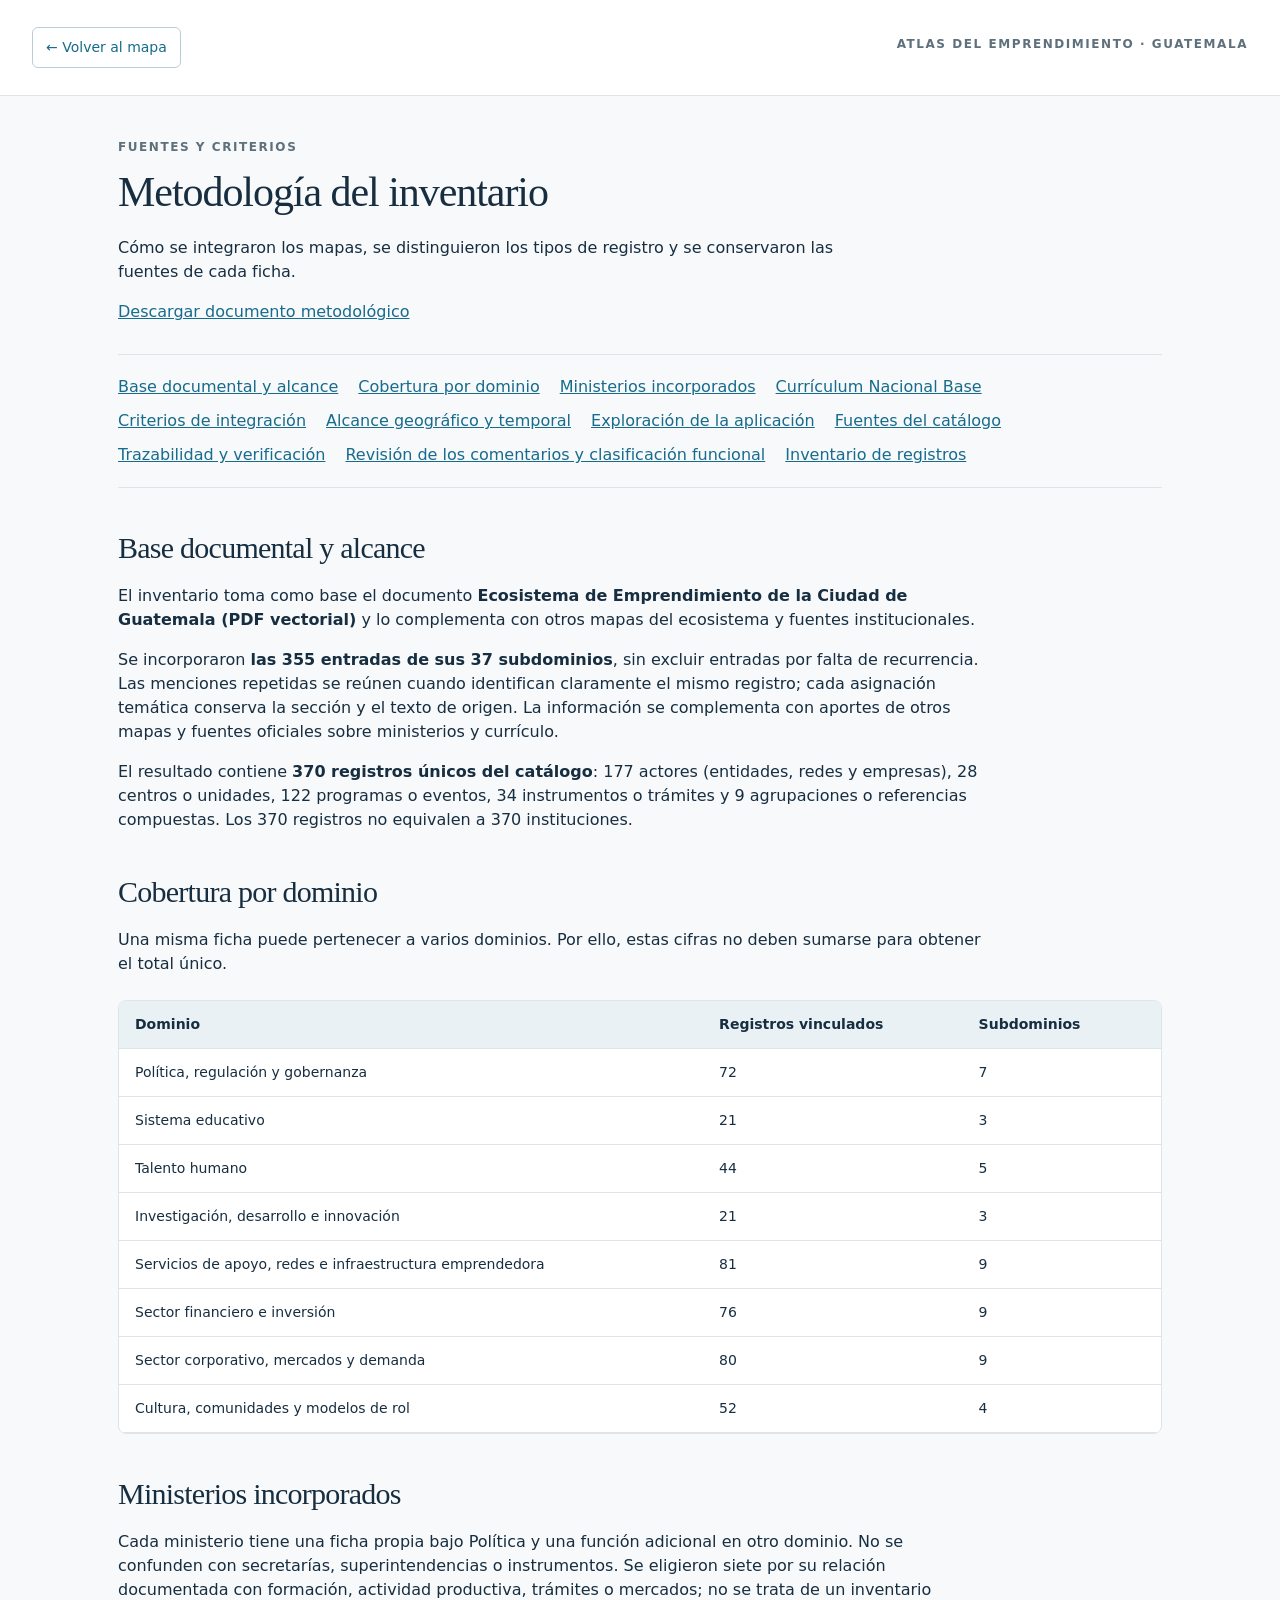
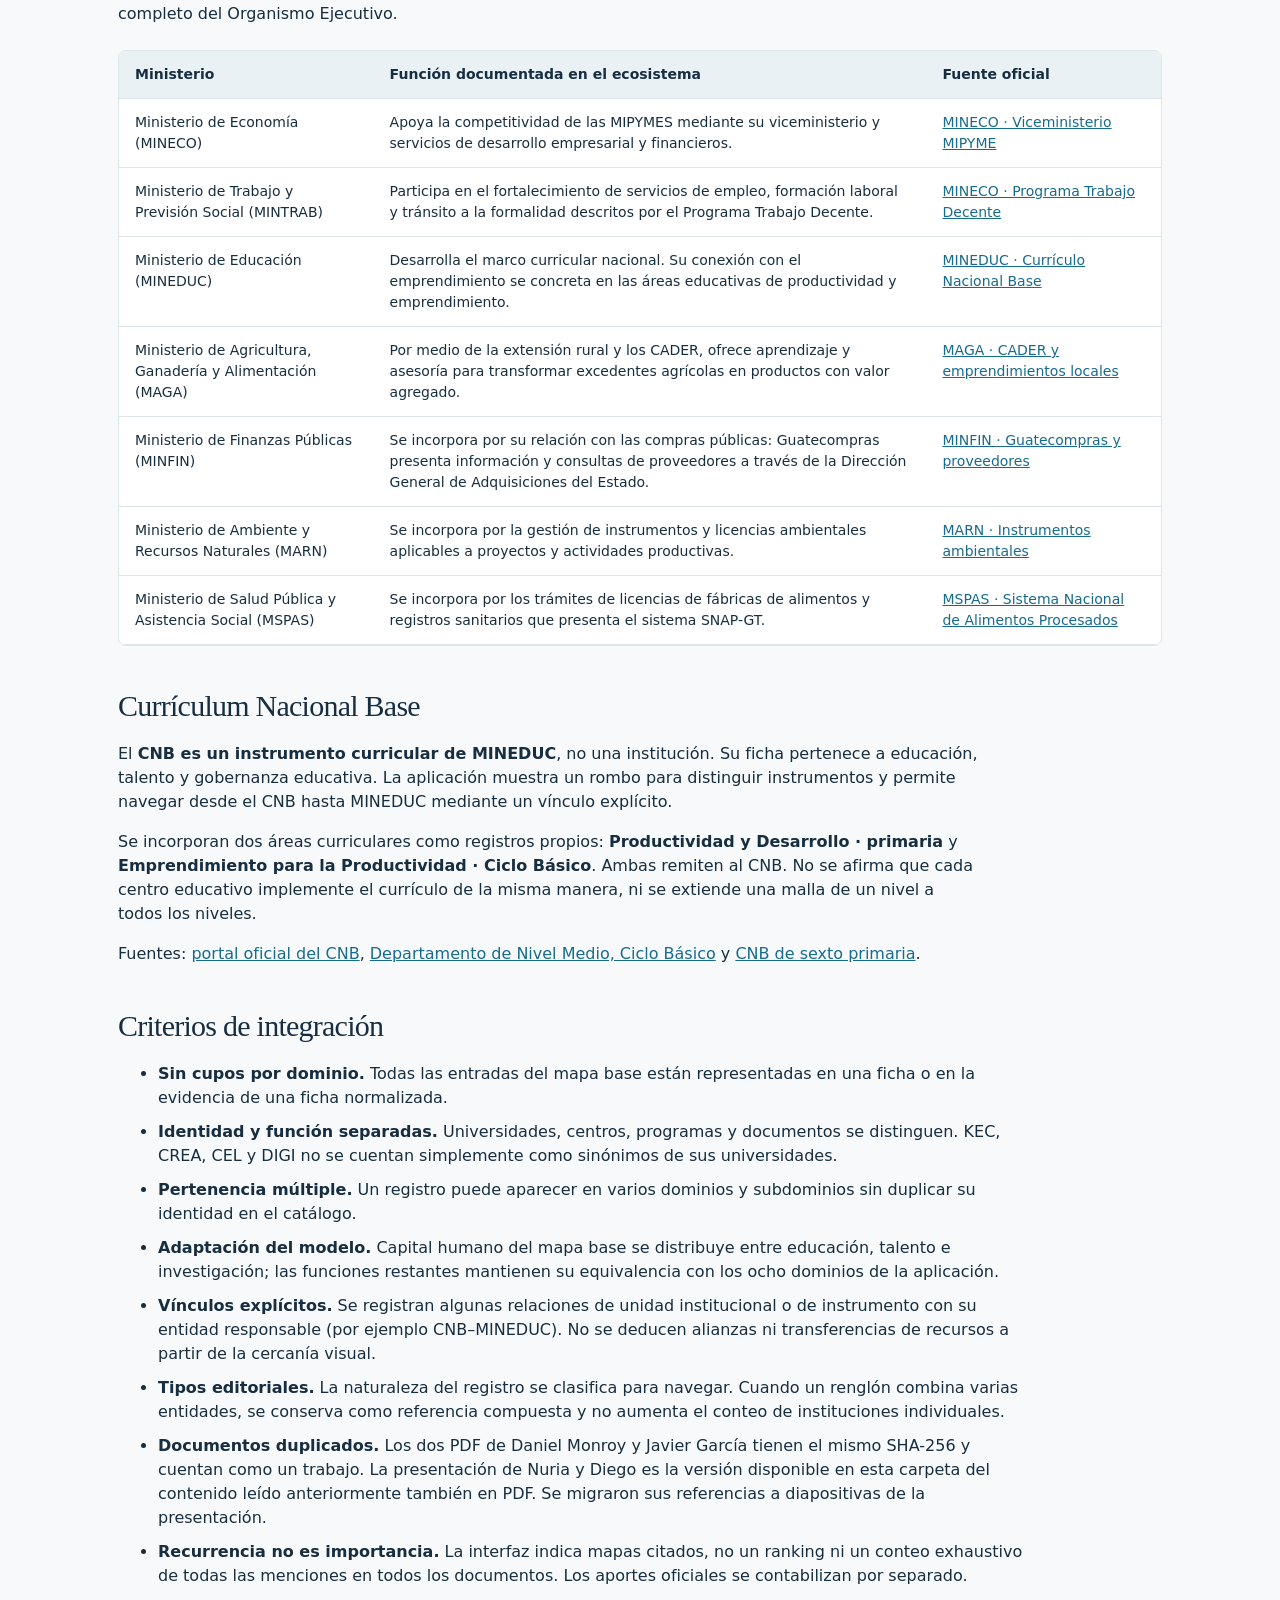
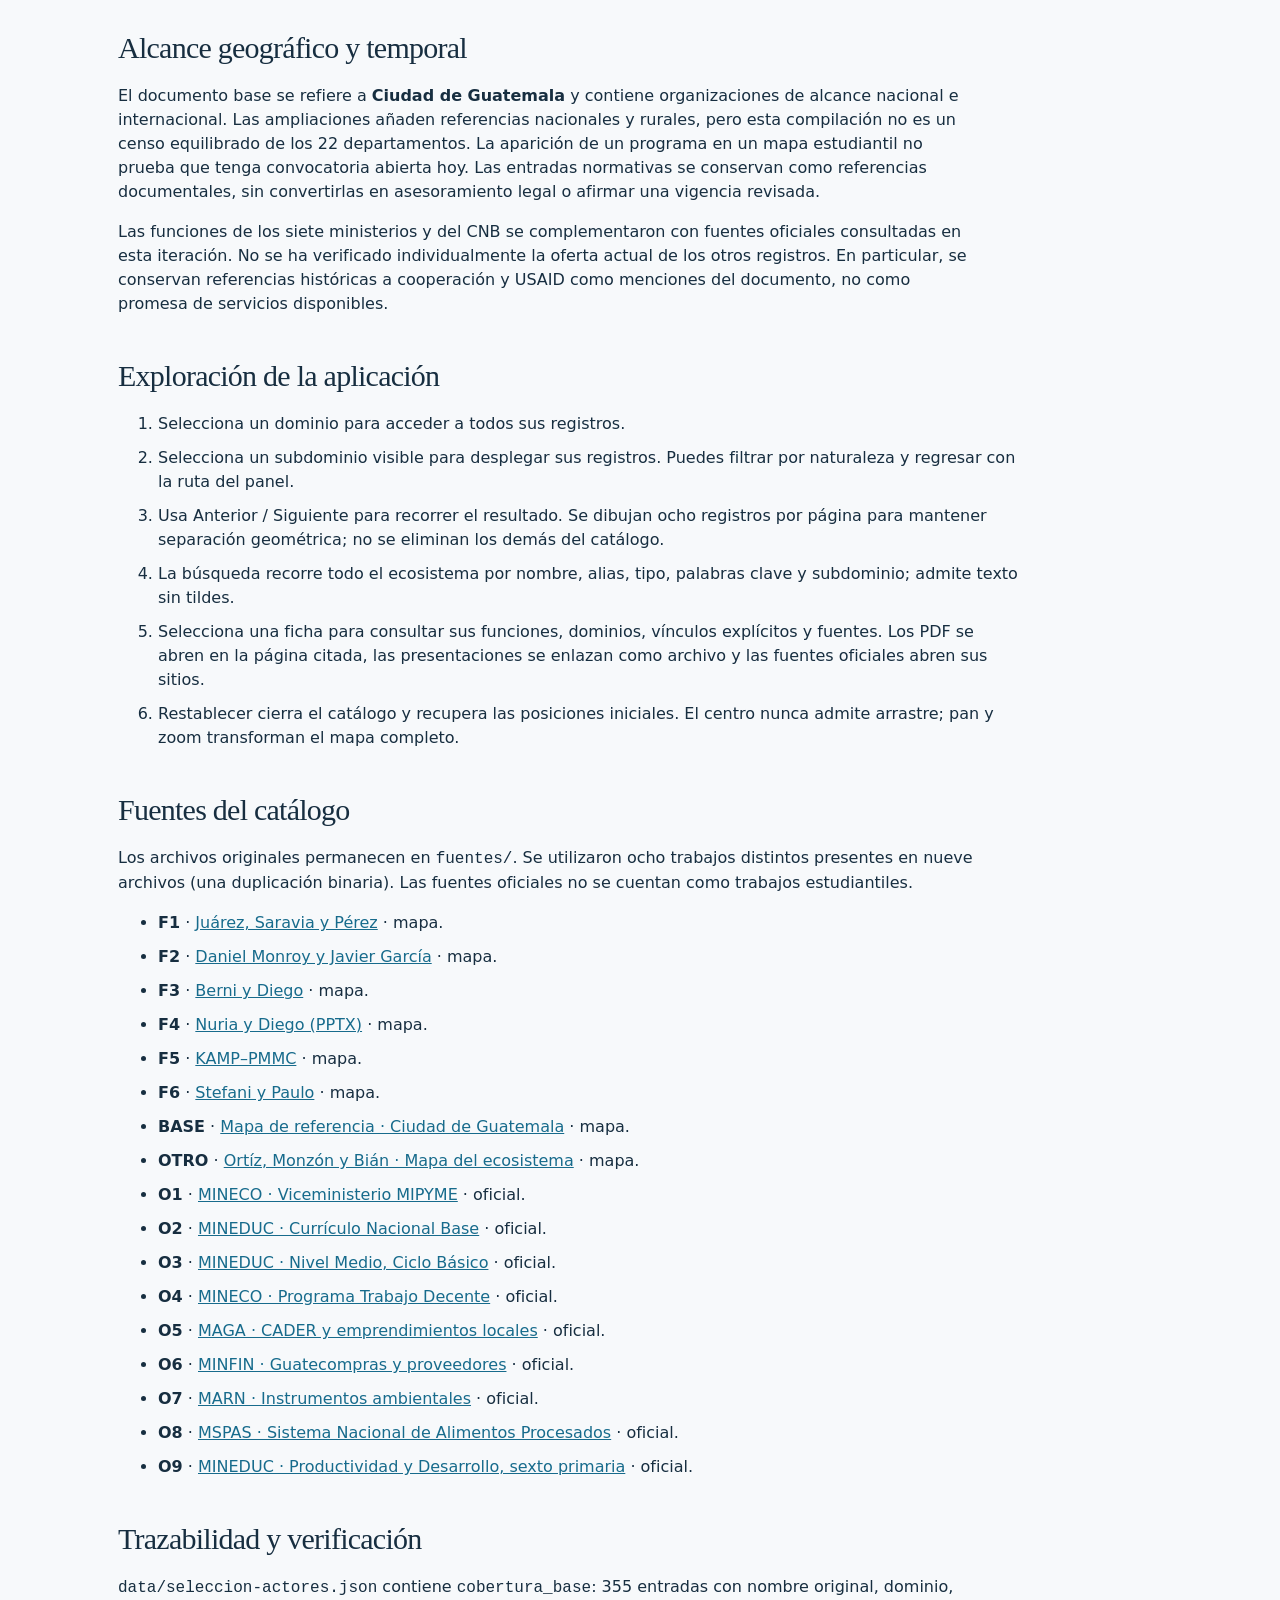
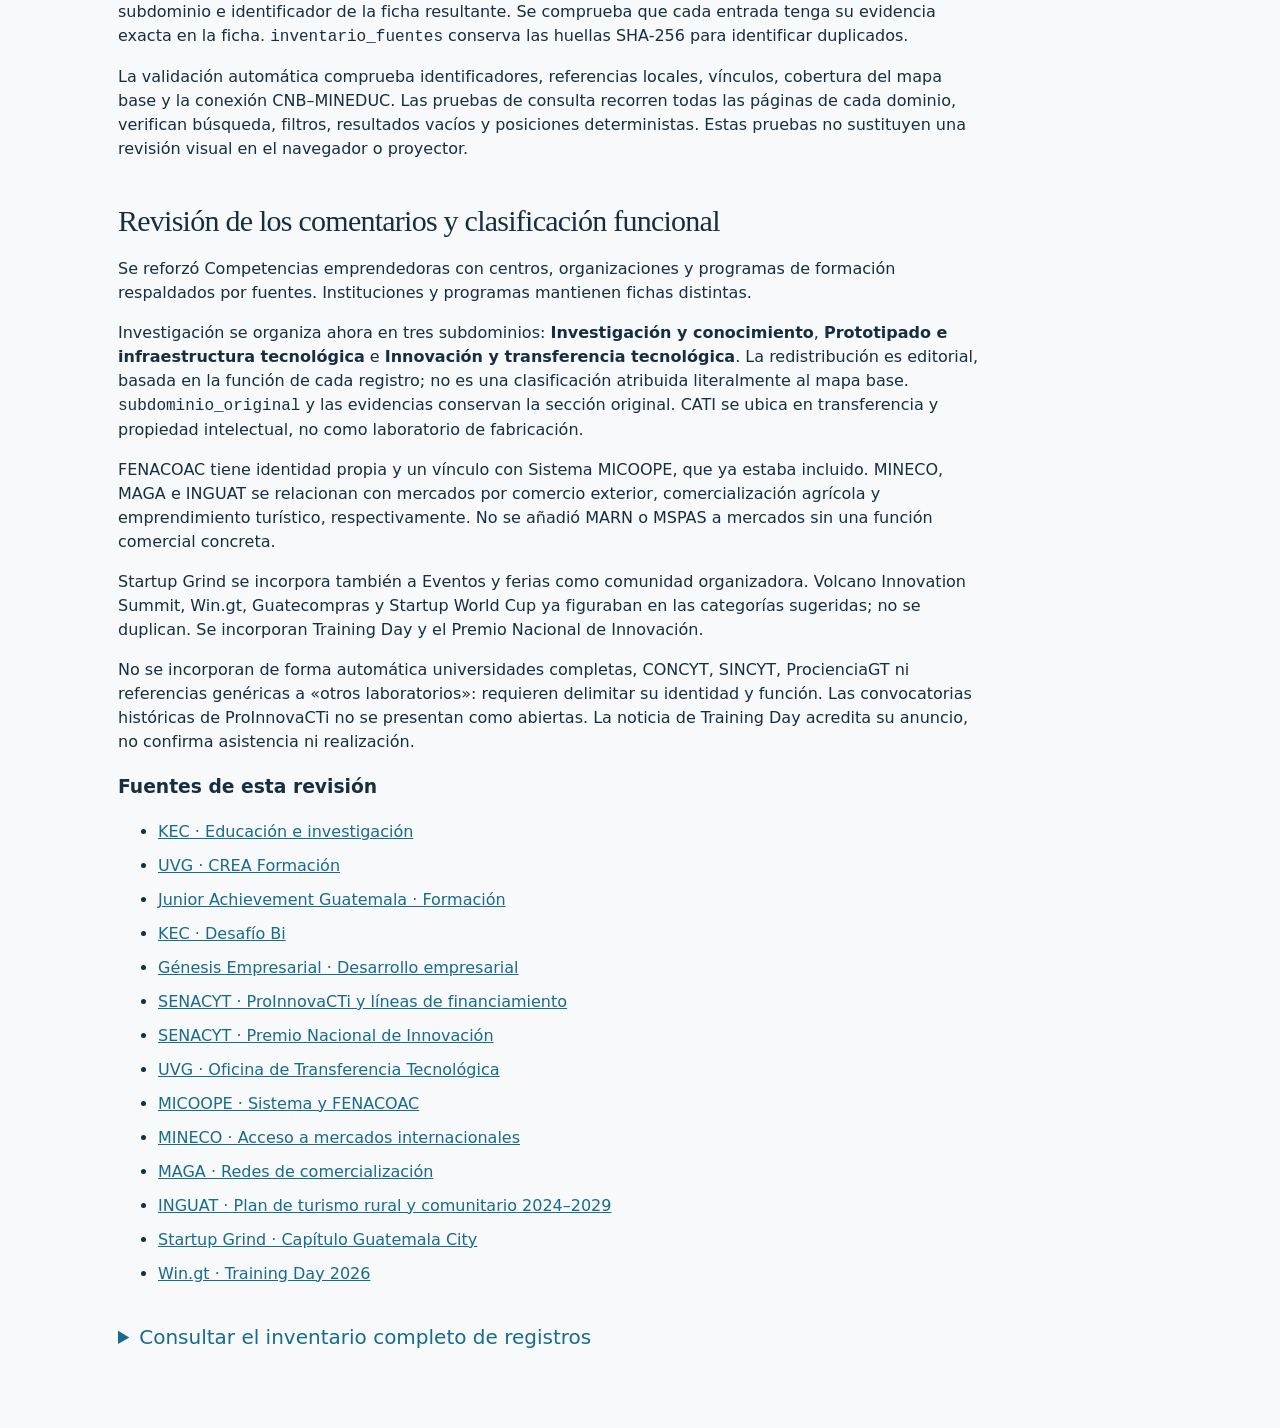
==== commit a7e63bdd: "Explicar la base documental sin referencias a versiones anteriores" ====
--- a/metodologia.html
+++ b/metodologia.html
@@ -5,9 +5,9 @@
 <main class="method-page"><div class="method-intro"><p class="eyebrow">FUENTES Y CRITERIOS</p><h1>Metodología del inventario</h1>
 <p>Cómo se integraron los mapas, se distinguieron los tipos de registro y se conservaron las fuentes de cada ficha.</p>
 <a href="SELECCION_ACTORES.md" download>Descargar documento metodológico</a></div>
-<nav class="method-toc" aria-label="Contenido de la metodología"><a href="#cambio-de-alcance">Cambio de alcance</a><a href="#cobertura-por-dominio">Cobertura por dominio</a><a href="#ministerios-incorporados">Ministerios incorporados</a><a href="#curriculum-nacional-base">Currículum Nacional Base</a><a href="#criterios-de-integracion">Criterios de integración</a><a href="#alcance-geografico-y-temporal">Alcance geográfico y temporal</a><a href="#exploracion-de-la-aplicacion">Exploración de la aplicación</a><a href="#fuentes-del-catalogo">Fuentes del catálogo</a><a href="#trazabilidad-y-verificacion">Trazabilidad y verificación</a><a href="#revision-de-los-comentarios-y-clasificacion-funcional">Revisión de los comentarios y clasificación funcional</a><a href="#inventario-de-registros">Inventario de registros</a></nav><h2 id="cambio-de-alcance">Cambio de alcance</h2>
-<p>La selección anterior de 24 registros imponía un límite de tres por dominio. Esta versión elimina ese criterio y toma como base <strong>Ecosistema de Emprendimiento de la Ciudad de Guatemala (PDF vectorial)</strong>, el mapa indicado por la profesora.</p>
-<p>Se incorporaron <strong>las 355 entradas de sus 37 subdominios</strong>, sin excluir entradas por falta de recurrencia. Las menciones repetidas se reúnen cuando identifican claramente el mismo registro; cada asignación temática conserva la sección y el texto de origen. Se sumaron los registros previos, aportes de los otros mapas y fuentes oficiales sobre ministerios y currículo.</p>
+<nav class="method-toc" aria-label="Contenido de la metodología"><a href="#base-documental-y-alcance">Base documental y alcance</a><a href="#cobertura-por-dominio">Cobertura por dominio</a><a href="#ministerios-incorporados">Ministerios incorporados</a><a href="#curriculum-nacional-base">Currículum Nacional Base</a><a href="#criterios-de-integracion">Criterios de integración</a><a href="#alcance-geografico-y-temporal">Alcance geográfico y temporal</a><a href="#exploracion-de-la-aplicacion">Exploración de la aplicación</a><a href="#fuentes-del-catalogo">Fuentes del catálogo</a><a href="#trazabilidad-y-verificacion">Trazabilidad y verificación</a><a href="#revision-de-los-comentarios-y-clasificacion-funcional">Revisión de los comentarios y clasificación funcional</a><a href="#inventario-de-registros">Inventario de registros</a></nav><h2 id="base-documental-y-alcance">Base documental y alcance</h2>
+<p>El inventario toma como base el documento <strong>Ecosistema de Emprendimiento de la Ciudad de Guatemala (PDF vectorial)</strong> y lo complementa con otros mapas del ecosistema y fuentes institucionales.</p>
+<p>Se incorporaron <strong>las 355 entradas de sus 37 subdominios</strong>, sin excluir entradas por falta de recurrencia. Las menciones repetidas se reúnen cuando identifican claramente el mismo registro; cada asignación temática conserva la sección y el texto de origen. La información se complementa con aportes de otros mapas y fuentes oficiales sobre ministerios y currículo.</p>
 <p>El resultado contiene <strong>370 registros únicos del catálogo</strong>: 177 actores (entidades, redes y empresas), 28 centros o unidades, 122 programas o eventos, 34 instrumentos o trámites y 9 agrupaciones o referencias compuestas. Los 370 registros no equivalen a 370 instituciones.</p>
 <h2 id="cobertura-por-dominio">Cobertura por dominio</h2>
 <p>Una misma ficha puede pertenecer a varios dominios. Por ello, estas cifras no deben sumarse para obtener el total único.</p>
